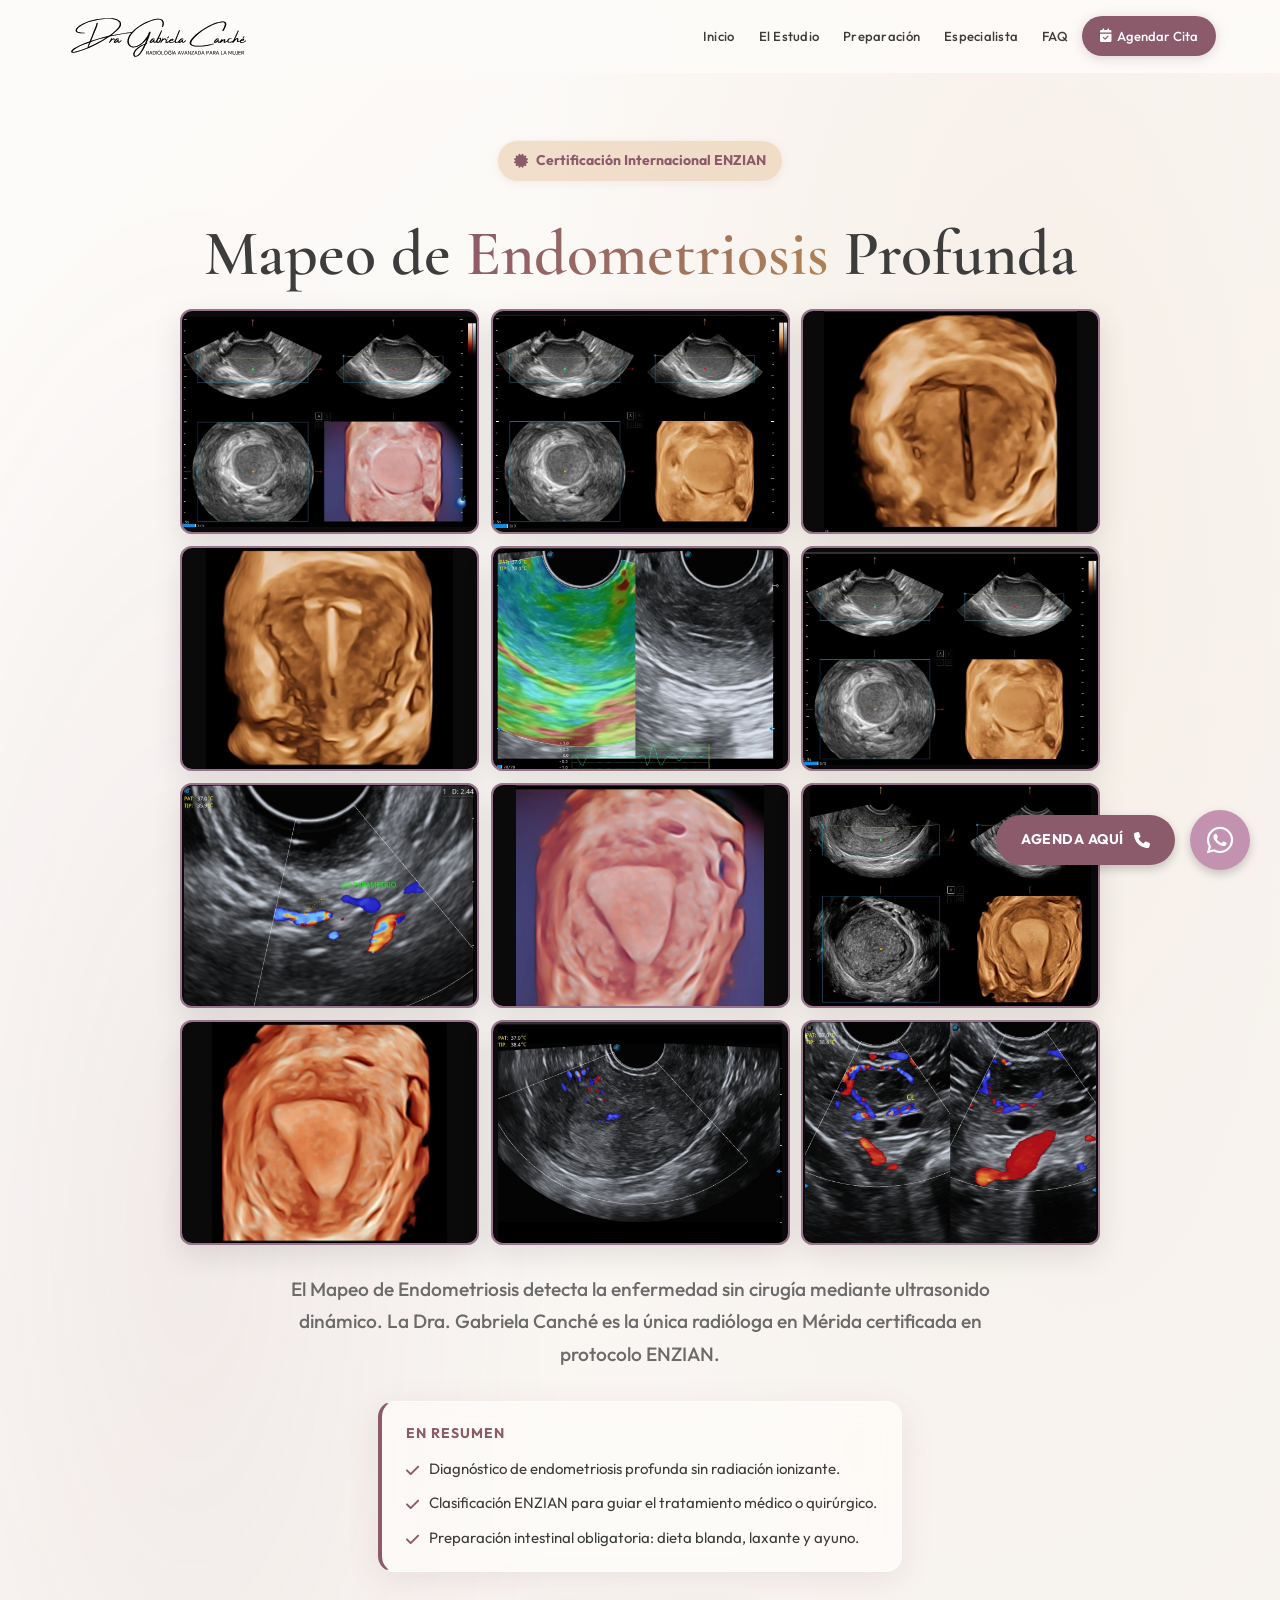
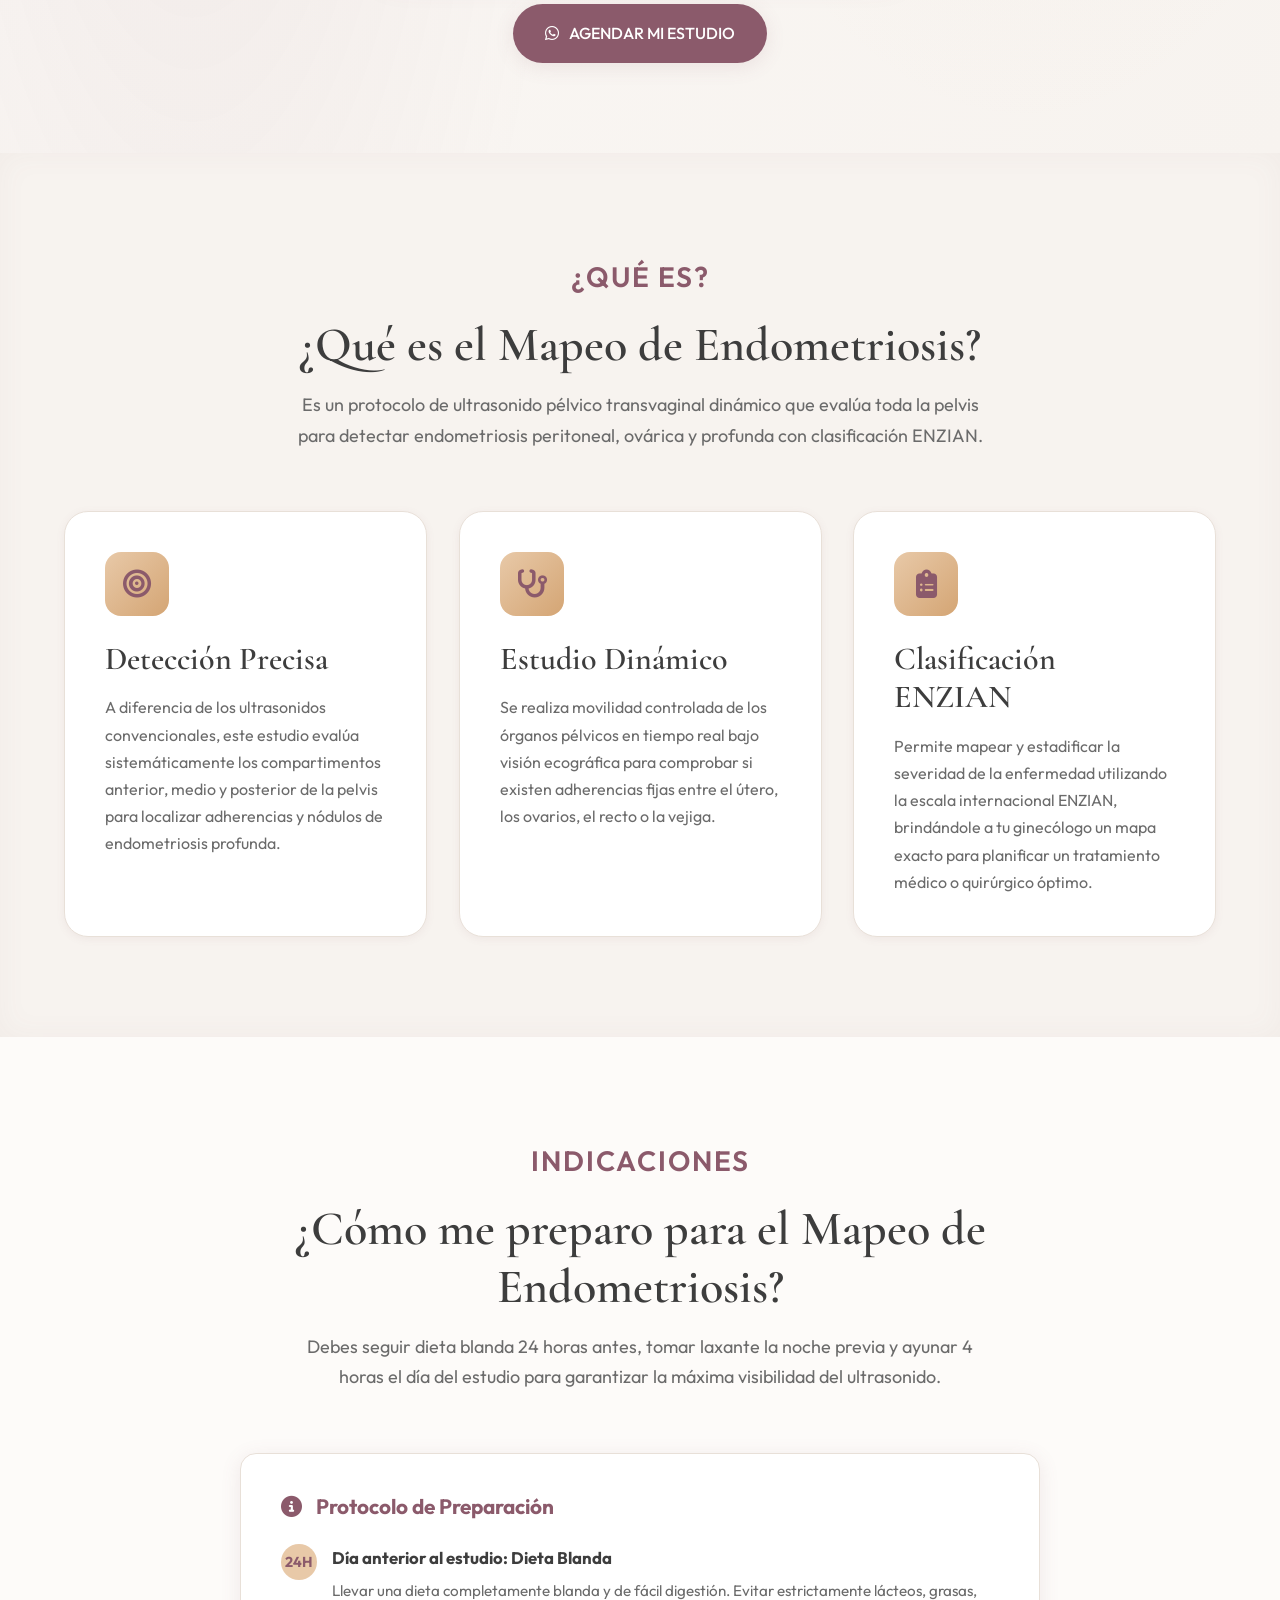
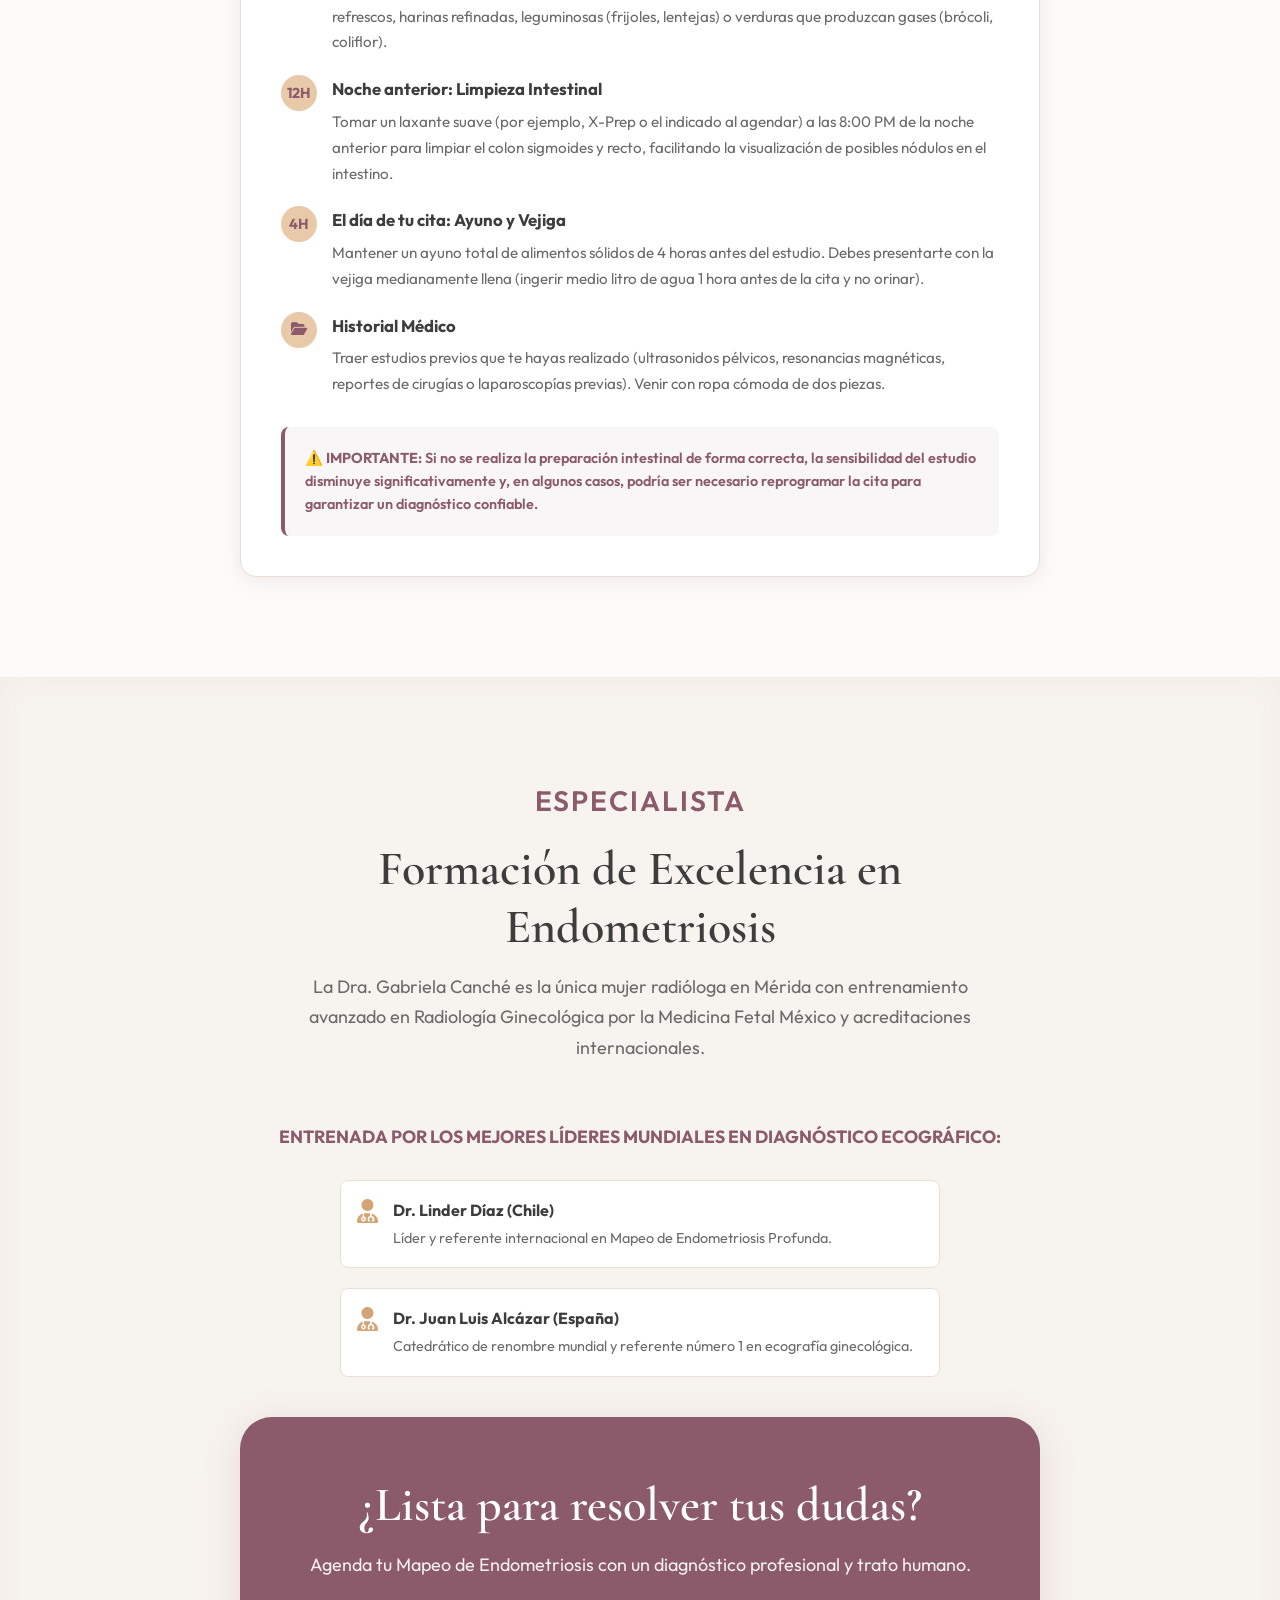
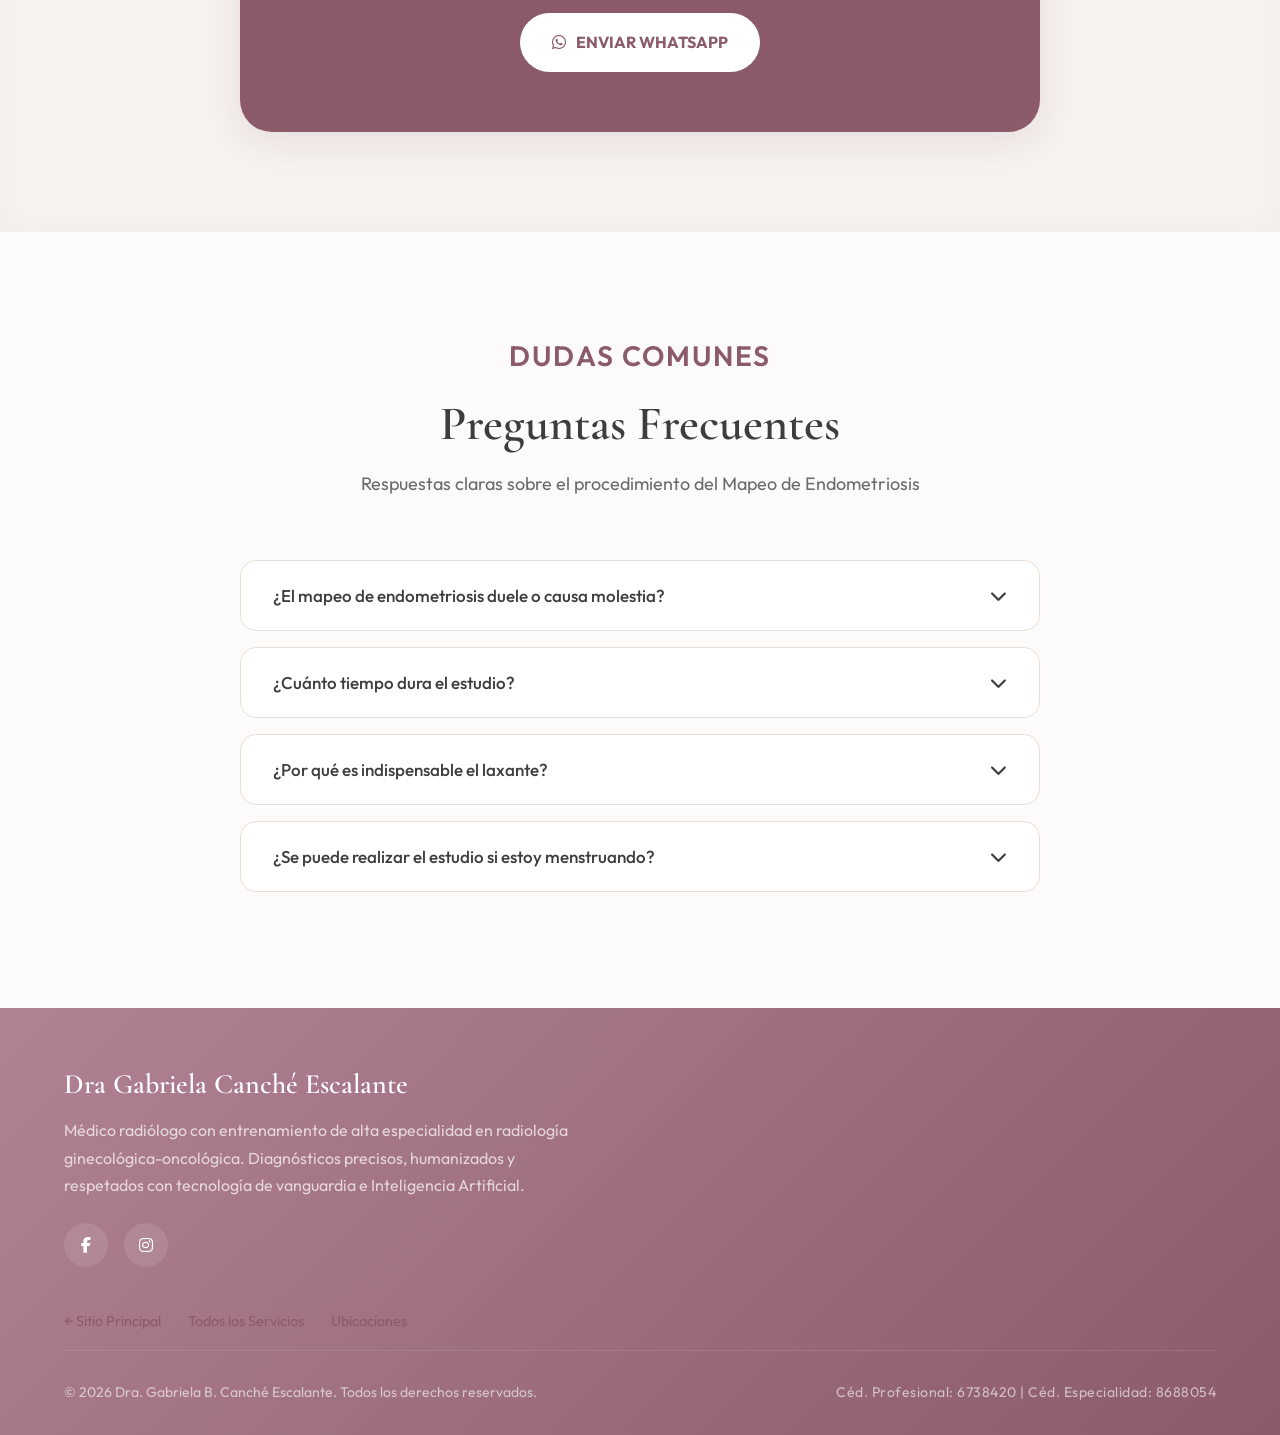
==== cdaendometriosis/index.html @ 6379cedf "Centra la galería del hero en las páginas de mapeo. Amplía el contenedor del hero y corrige el grid " ====
<!DOCTYPE html>
<html lang="es">

<head>
    <meta charset="utf-8">
    <meta name="viewport" content="width=device-width, initial-scale=1">
    <!-- SEO Primary Meta Tags -->
    <title>Mapeo de Endometriosis en Mérida | Dra. Gabriela Canché</title>
    <meta name="description"
        content="Mapeo de Endometriosis en Mérida con la Dra. Gabriela Canché. Diagnóstico ENZIAN sin cirugía. Preparación, indicaciones y agenda en Ultrasonido Biogamma. Tel: 999 201 0898.">
    <meta name="author" content="Dra. Gabriela Beatriz Canché Escalante">
    <meta name="robots" content="index, follow">
    <meta name="language" content="Spanish">
    <meta name="keywords" content="mapeo endometriosis Mérida, endometriosis profunda Mérida, ENZIAN endometriosis, ultrasonido endometriosis Mérida, diagnóstico endometriosis sin cirugía, dolor pélvico crónico Mérida, endometrioma ovárico, Dra. Gabriela Canché, cdaendometriosis, preparación mapeo endometriosis">
    <meta name="geo.region" content="MX-YUC">
    <meta name="geo.placename" content="Mérida">
    <meta name="geo.position" content="21.039314;-89.641631">
    <meta name="ICBM" content="21.039314, -89.641631">
    <link rel="canonical" href="https://dragabrielacanche.com/mapeo-endometriosis.html">
    <!-- Preload LCP Hero Image -->
    <link rel="preload" href="./recursos/fotodra.jpeg" as="image" fetchpriority="high" type="image/jpeg">
    <link rel="alternate" hreflang="es-MX" href="https://dragabrielacanche.com/mapeo-endometriosis.html">
    <link rel="alternate" hreflang="x-default" href="https://dragabrielacanche.com/mapeo-endometriosis.html">
    <link rel="preconnect" href="https://fonts.googleapis.com">
    <link rel="preconnect" href="https://fonts.gstatic.com" crossorigin>

    <!-- Open Graph / Facebook -->
    <meta property="og:type" content="website">
    <meta property="og:url" content="https://dragabrielacanche.com/mapeo-endometriosis.html">
    <meta property="og:title" content="Mapeo de Endometriosis en Mérida | Dra. Gabriela Canché">
    <meta property="og:description"
        content="Única radióloga en Mérida certificada en Mapeo de Endometriosis profunda (ENZIAN). Preparación, indicaciones y diagnóstico por ultrasonido especializado.">
    <meta property="og:image" content="https://cdaendometriosis.com/recursos/fotodra.jpeg">
    <meta property="og:image:width" content="1067">
    <meta property="og:image:height" content="1600">
    <meta property="og:image:type" content="image/jpeg">
    <meta property="og:image:alt" content="Dra. Gabriela Canché Escalante - Especialista en Mapeo de Endometriosis">
    <meta property="og:locale" content="es_MX">
    <meta property="og:site_name" content="Dra. Gabriela Canché - Mapeo de Endometriosis">

    <!-- Twitter -->
    <meta property="twitter:card" content="summary_large_image">
    <meta property="twitter:url" content="https://dragabrielacanche.com/mapeo-endometriosis.html">
    <meta property="twitter:title" content="Mapeo de Endometriosis en Mérida | Dra. Gabriela Canché">
    <meta property="twitter:description"
        content="Única radióloga en Mérida certificada en Mapeo de Endometriosis profunda (ENZIAN). Preparación, indicaciones y diagnóstico por ultrasonido especializado.">
    <meta property="twitter:image" content="https://cdaendometriosis.com/recursos/fotodra.jpeg">

    <!-- Additional SEO Meta Tags -->
    <meta name="theme-color" content="#8B5A6B">
    <meta name="mobile-web-app-capable" content="yes">
    <meta name="apple-mobile-web-app-capable" content="yes">
    <meta name="apple-mobile-web-app-status-bar-style" content="default">
    <meta name="apple-mobile-web-app-title" content="Dra. Gabriela Canché">
    <meta name="format-detection" content="telephone=yes">

    <!-- Favicons -->
    <link rel="icon" type="image/svg+xml" href="../favicon.svg">
    <link rel="icon" type="image/png" sizes="32x32" href="../favicon-32x32.png">
    <link rel="icon" type="image/png" sizes="16x16" href="../favicon-16x16.png">
    <link rel="apple-touch-icon" sizes="180x180" href="../apple-touch-icon.png">
    <link rel="manifest" href="../site.webmanifest">

    <!-- Schema.org MedicalWebPage -->
    <script type="application/ld+json">
    {
        "@context": "https://schema.org",
        "@type": "MedicalWebPage",
        "@id": "https://cdaendometriosis.com/",
        "url": "https://cdaendometriosis.com/",
        "name": "Mapeo de Endometriosis en Mérida | Dra. Gabriela Canché",
        "description": "Información completa sobre el Mapeo de Endometriosis profunda en Mérida. Diagnóstico preciso bajo protocolo y clasificación ENZIAN con la Dra. Gabriela Canché.",
        "inLanguage": "es-MX",
        "datePublished": "2025-01-01",
        "dateModified": "2026-06-26",
        "author": {
            "@type": "Physician",
            "name": "Dra. Gabriela Beatriz Canché Escalante",
            "url": "https://cdaendometriosis.com"
        },
        "isPartOf": {
            "@id": "https://cdaendometriosis.com/#website"
        },
        "about": {
            "@type": "MedicalCondition",
            "name": "Endometriosis",
            "alternateName": ["Endometriosis profunda", "Endometriosis peritoneal", "Endometriosis ovárica"],
            "description": "Enfermedad ginecológica crónica en la que el tejido similar al endometrio crece fuera del útero, generando dolor pélvico crónico, dismenorrea e infertilidad.",
            "code": {
                "@type": "MedicalCode",
                "code": "N80",
                "codingSystem": "ICD-10"
            }
        },
        "mainEntity": {
            "@type": "MedicalProcedure",
            "name": "Mapeo de Endometriosis",
            "alternateName": ["Mapeo endometriósico", "Ultrasonido de endometriosis profunda"],
            "description": "Protocolo de ultrasonido pélvico transvaginal dinámico de alta especialidad que evalúa de forma exhaustiva la pelvis de la mujer para detectar focos de endometriosis peritoneal, ovárica y profunda.",
            "procedureType": "http://schema.org/DiagnosticProcedure",
            "followup": "Entrega de reporte escrito con clasificación ENZIAN para planificación quirúrgica o tratamiento médico.",
            "preparation": "Dieta blanda el día anterior, laxante la noche anterior, ayuno de 4 horas y vejiga semillena el día del estudio.",
            "howPerformed": "Ultrasonido transvaginal dinámico con movilidad controlada de órganos pélvicos en tiempo real. Duración aproximada: 40-50 minutos.",
            "provider": {
                "@type": "Physician",
                "name": "Dra. Gabriela Beatriz Canché Escalante",
                "url": "https://cdaendometriosis.com"
            }
        },
        "breadcrumb": {
            "@type": "BreadcrumbList",
            "itemListElement": [
                {
                    "@type": "ListItem",
                    "position": 1,
                    "name": "Inicio",
                    "item": "https://cdaendometriosis.com"
                },
                {
                    "@type": "ListItem",
                    "position": 2,
                    "name": "Mapeo de Endometriosis",
                    "item": "https://cdaendometriosis.com/"
                }
            ]
        }
    }
    </script>

    <!-- Schema.org WebSite -->
    <script type="application/ld+json">
    {
        "@context": "https://schema.org",
        "@type": "WebSite",
        "@id": "https://cdaendometriosis.com/#website",
        "url": "https://cdaendometriosis.com/",
        "name": "CDA Endometriosis - Dra. Gabriela Canché",
        "publisher": {
            "@type": "Physician",
            "name": "Dra. Gabriela Beatriz Canché Escalante"
        },
        "inLanguage": "es-MX"
    }
    </script>

    <!-- Schema.org FAQPage (muestra FAQs directamente en resultados de Google) -->
    <script type="application/ld+json">
    {
        "@context": "https://schema.org",
        "@type": "FAQPage",
        "mainEntity": [
            {
                "@type": "Question",
                "name": "¿El mapeo de endometriosis duele o causa molestia?",
                "acceptedAnswer": {
                    "@type": "Answer",
                    "text": "Al ser un estudio dinámico donde se realiza presión controlada para evaluar la movilidad y adherencia de los órganos, puede llegar a ser molesto o ligeramente doloroso en pacientes que ya sufren dolor pélvico severo. Sin embargo, la Dra. Gabriela realiza el estudio con total empatía, cuidado y a un ritmo tolerado por la paciente."
                }
            },
            {
                "@type": "Question",
                "name": "¿Cuánto tiempo dura el Mapeo de Endometriosis?",
                "acceptedAnswer": {
                    "@type": "Answer",
                    "text": "Debido a que es una revisión sistemática muy minuciosa de toda la cavidad pélvica, el estudio suele tomar entre 40 y 50 minutos. Se recomienda disponer de al menos 1 hora y media en total para la cita (recepción, preparación, estudio y entrega de resultados)."
                }
            },
            {
                "@type": "Question",
                "name": "¿Por qué es indispensable tomar laxante antes del mapeo de endometriosis?",
                "acceptedAnswer": {
                    "@type": "Answer",
                    "text": "El laxante permite vaciar por completo el recto y el colon sigmoides. Si hay heces o burbujas de gas en estas zonas, se bloquea la señal del ultrasonido, lo cual imposibilita ver focos o nódulos de endometriosis adheridos a la pared externa del intestino."
                }
            },
            {
                "@type": "Question",
                "name": "¿Se puede realizar el Mapeo de Endometriosis durante la menstruación?",
                "acceptedAnswer": {
                    "@type": "Answer",
                    "text": "Sí, se puede realizar durante la menstruación sin ningún problema clínico. De hecho, en ocasiones es una etapa ideal porque algunos focos endometriósicos se inflaman y se vuelven más visibles bajo el ultrasonido. La decisión depende de la comodidad de la paciente."
                }
            },
            {
                "@type": "Question",
                "name": "¿Qué es la clasificación ENZIAN en el mapeo de endometriosis?",
                "acceptedAnswer": {
                    "@type": "Answer",
                    "text": "ENZIAN es la escala internacional de clasificación de la endometriosis profunda. Permite mapear y estadificar la severidad de la enfermedad, brindándole al ginecólogo un mapa exacto para planificar un tratamiento médico o quirúrgico óptimo. La Dra. Gabriela Canché es la única radióloga en Mérida, Yucatán, certificada en este protocolo."
                }
            }
        ]
    }
    </script>

    <!-- Google Fonts -->
    <link rel="preconnect" href="https://fonts.googleapis.com">
    <link rel="preconnect" href="https://fonts.gstatic.com" crossorigin>
    <link
        href="https://fonts.googleapis.com/css2?family=Cormorant+Garamond:ital,wght@0,400;0,500;0,600;0,700;1,400&family=Montserrat:wght@400;500;600;700&family=Outfit:wght@300;400;500;600;700&display=swap"
        rel="stylesheet">

    <!-- Font Awesome -->
    <link rel="stylesheet" href="https://cdnjs.cloudflare.com/ajax/libs/font-awesome/6.4.2/css/all.min.css"
        integrity="sha512-z3gLpd7yknf1YoNbCzqRKc4qyor8gaKU1qmn+CShxbuBusANI9QpRohGBreCFkKxLhei6S9CQXFEbbKuqLg0DA=="
        crossorigin="anonymous" referrerpolicy="no-referrer" media="print" onload="this.media='all'">
    <noscript><link rel="stylesheet" href="https://cdnjs.cloudflare.com/ajax/libs/font-awesome/6.4.2/css/all.min.css"></noscript>

    <!-- Custom CSS -->
    <link rel="stylesheet" href="styles.css?v=2.2">

</head>

<body class="page-mapeo">
    <!-- Floating Buttons -->
    <div class="floating-buttons">
        <a href="tel:9992010898" class="float-btn call-float" aria-label="Llamar para agendar cita">
            <span>AGENDA AQUÍ</span>
            <i class="fas fa-phone"></i>
        </a>
        <a href="https://wa.me/529992010898" class="float-btn whatsapp-float" target="_blank" rel="noopener"
            aria-label="Contactar por WhatsApp">
            <i class="fab fa-whatsapp"></i>
        </a>
    </div>

    <!-- Header -->
    <header class="header scrolled" id="header">
        <div class="container">
            <div class="header-content">
                <a href="#inicio" class="logo">
                    <img src="./recursos/firmadragaby..svg" alt="Dra. Gabriela B. Canché - Mapeo de Endometriosis Mérida" width="200" height="60">
                </a>
                <nav class="nav" id="nav" aria-label="Navegación principal">
                    <a href="#inicio" class="nav-link">Inicio</a>
                    <a href="#que-es" class="nav-link">El Estudio</a>
                    <a href="#preparacion" class="nav-link">Preparación</a>
                    <a href="#especialista" class="nav-link">Especialista</a>
                    <a href="#faq" class="nav-link">FAQ</a>
                    <a href="https://wa.me/529992010898?text=Hola%20Dra.%20Gabriela,%20me%20gustaría%20agendar%20una%20cita%20para%20Mapeo%20de%20Endometriosis." 
                       target="_blank" rel="noopener" class="btn btn-primary nav-btn">
                        <i class="fas fa-calendar-check"></i> Agendar Cita
                    </a>
                </nav>
                <button class="mobile-menu-btn" id="mobileMenuBtn" aria-label="Abrir menú de navegación" aria-expanded="false" aria-controls="nav">
                    <i class="fas fa-bars"></i>
                </button>
            </div>
        </div>
    </header>

    <main>

    <!-- Hero Section -->
    <section class="hero hero--compact" id="inicio">
        <div class="container">
            <div class="hero-badge-wrap">
                <div class="hero-badge">
                    <i class="fas fa-certificate"></i>
                    <strong>Certificación Internacional ENZIAN</strong>
                </div>
            </div>
            <div class="hero-content hero-content--centered">
                <div class="hero-text">
                    <h1 class="hero-title">Mapeo de <span>Endometriosis</span> Profunda</h1>

                    <div class="hero-collage collage-grid gallery-grid" aria-label="Galería de ultrasonido de mapeo de endometriosis">
                        <button type="button" class="collage-item collage-item--medical gallery-item pulse-effect delay-1" data-caption="Ultrasonido 2D y reconstrucción 3D — vista 1">
                            <img src="./recursos/galeria/mapeo-endometriosis-ultrasonido-2d-3d-01.png"
                                alt="Ultrasonido 2D y 3D para mapeo de endometriosis en cuatro planos"
                                width="1024" height="734" loading="lazy">
                        </button>
                        <button type="button" class="collage-item collage-item--medical gallery-item pulse-effect delay-2" data-caption="Ultrasonido 2D y reconstrucción 3D — vista 2">
                            <img src="./recursos/galeria/mapeo-endometriosis-ultrasonido-2d-3d-02.png"
                                alt="Vistas transversales y volumen 3D de lesión endometriósica"
                                width="1024" height="737" loading="lazy">
                        </button>
                        <button type="button" class="collage-item collage-item--medical gallery-item pulse-effect delay-3" data-caption="Ecografía 3D de útero con DIU — vista 1">
                            <img src="./recursos/galeria/ecografia-3d-utero-diu-01.png"
                                alt="Ecografía 3D de útero con dispositivo intrauterino"
                                width="1024" height="894" loading="lazy">
                        </button>
                        <button type="button" class="collage-item collage-item--medical gallery-item pulse-effect delay-4" data-caption="Ecografía 3D de útero con DIU — vista 2">
                            <img src="./recursos/galeria/ecografia-3d-utero-diu-02.png"
                                alt="Reconstrucción 3D de útero con DIU en forma de T"
                                width="1024" height="917" loading="lazy">
                        </button>
                        <button type="button" class="collage-item collage-item--medical gallery-item pulse-effect delay-1" data-caption="Elastografía en mapeo de endometriosis">
                            <img src="./recursos/galeria/mapeo-endometriosis-elastografia.png"
                                alt="Elastografía por ultrasonido para mapeo de endometriosis"
                                width="1024" height="792" loading="lazy">
                        </button>
                        <button type="button" class="collage-item collage-item--medical gallery-item pulse-effect delay-2" data-caption="Endometrioma en ultrasonido 2D y 3D">
                            <img src="./recursos/galeria/mapeo-endometriosis-endometrioma-3d.png"
                                alt="Endometrioma en planos 2D y reconstrucción volumétrica 3D"
                                width="1024" height="737" loading="lazy">
                        </button>
                        <button type="button" class="collage-item collage-item--medical gallery-item pulse-effect delay-3" data-caption="Doppler color del parametrio en mapeo de endometriosis">
                            <img src="./recursos/galeria/mapeo-endometriosis-parametrio-doppler.png"
                                alt="Ecografía con Doppler color del parametrio para mapeo de endometriosis profunda"
                                width="1024" height="780" loading="lazy">
                        </button>
                        <button type="button" class="collage-item collage-item--medical gallery-item pulse-effect delay-4" data-caption="Reconstrucción 3D de cavidad uterina">
                            <img src="./recursos/galeria/mapeo-endometriosis-utero-3d-cavidad.png"
                                alt="Reconstrucción 3D por ultrasonido de útero mostrando cavidad uterina y miometrio"
                                width="1024" height="912" loading="lazy">
                        </button>
                        <button type="button" class="collage-item collage-item--medical gallery-item pulse-effect delay-1" data-caption="Ultrasonido MPR 3D del útero">
                            <img src="./recursos/galeria/mapeo-endometriosis-utero-mpr-3d.png"
                                alt="Reconstrucción multiparamétrica 3D del útero en planos sagital, transversal y coronal"
                                width="1024" height="805" loading="lazy">
                        </button>
                        <button type="button" class="collage-item collage-item--medical gallery-item pulse-effect delay-2" data-caption="Visualización 3D del útero para mapeo">
                            <img src="./recursos/galeria/mapeo-endometriosis-utero-3d-reconstruccion.png"
                                alt="Visualización tridimensional del útero mediante ultrasonido especializado"
                                width="1024" height="962" loading="lazy">
                        </button>
                        <button type="button" class="collage-item collage-item--medical gallery-item pulse-effect delay-3" data-caption="Doppler color en evaluación pélvica">
                            <img src="./recursos/galeria/mapeo-endometriosis-doppler-pelvico.png"
                                alt="Ultrasonido pélvico con Doppler color para mapeo de endometriosis profunda"
                                width="1024" height="796" loading="lazy">
                        </button>
                        <button type="button" class="collage-item collage-item--medical gallery-item pulse-effect delay-4" data-caption="Corpus lúteo con Doppler color">
                            <img src="./recursos/galeria/mapeo-endometriosis-corpus-luteum-doppler.png"
                                alt="Ecografía con Doppler color mostrando corpus lúteo y flujo vascular ovárico"
                                width="1024" height="779" loading="lazy">
                        </button>
                    </div>

                    <p class="hero-lead">
                        El Mapeo de Endometriosis detecta la enfermedad sin cirugía mediante ultrasonido dinámico. La Dra. Gabriela Canché es la única radióloga en Mérida certificada en protocolo ENZIAN.
                    </p>
                    <aside class="aeo-takeaway" aria-label="Resumen del mapeo de endometriosis">
                        <p class="aeo-takeaway__title">En resumen</p>
                        <ul>
                            <li>Diagnóstico de endometriosis profunda sin radiación ionizante.</li>
                            <li>Clasificación ENZIAN para guiar el tratamiento médico o quirúrgico.</li>
                            <li>Preparación intestinal obligatoria: dieta blanda, laxante y ayuno.</li>
                        </ul>
                    </aside>
                    <div class="hero-cta hero-cta--center">
                        <a href="https://wa.me/529992010898?text=Hola%20Dra.%20Gabriela,%20me%20gustaría%20agendar%20una%20cita%20para%20Mapeo%20de%20Endometriosis." 
                           target="_blank" rel="noopener" class="btn btn-primary">
                            <i class="fab fa-whatsapp"></i> AGENDAR MI ESTUDIO
                        </a>
                    </div>
                </div>
            </div>
        </div>
    </section>

    <!-- Info Section -->
    <section class="section section-alt" id="que-es">
        <div class="container">
            <div class="section-header">
                <span class="section-label">¿Qué es?</span>
                <h2 class="section-title">¿Qué es el Mapeo de Endometriosis?</h2>
                <p class="section-description">
                    Es un protocolo de ultrasonido pélvico transvaginal dinámico que evalúa toda la pelvis para detectar endometriosis peritoneal, ovárica y profunda con clasificación ENZIAN.
                </p>
            </div>

            <div class="services-grid">
                <div class="service-card">
                    <div class="service-icon">
                        <i class="fas fa-bullseye"></i>
                    </div>
                    <h3>Detección Precisa</h3>
                    <p>
                        A diferencia de los ultrasonidos convencionales, este estudio evalúa sistemáticamente los compartimentos anterior, medio y posterior de la pelvis para localizar adherencias y nódulos de endometriosis profunda.
                    </p>
                </div>
                <div class="service-card">
                    <div class="service-icon">
                        <i class="fas fa-stethoscope"></i>
                    </div>
                    <h3>Estudio Dinámico</h3>
                    <p>
                        Se realiza movilidad controlada de los órganos pélvicos en tiempo real bajo visión ecográfica para comprobar si existen adherencias fijas entre el útero, los ovarios, el recto o la vejiga.
                    </p>
                </div>
                <div class="service-card">
                    <div class="service-icon">
                        <i class="fas fa-clipboard-list"></i>
                    </div>
                    <h3>Clasificación ENZIAN</h3>
                    <p>
                        Permite mapear y estadificar la severidad de la enfermedad utilizando la escala internacional ENZIAN, brindándole a tu ginecólogo un mapa exacto para planificar un tratamiento médico o quirúrgico óptimo.
                    </p>
                </div>
            </div>
        </div>
    </section>

    <!-- Preparation Steps Section -->
    <section class="section" id="preparacion">
        <div class="container">
            <div class="section-header">
                <span class="section-label">Indicaciones</span>
                <h2 class="section-title">¿Cómo me preparo para el Mapeo de Endometriosis?</h2>
                <p class="section-description">
                    Debes seguir dieta blanda 24 horas antes, tomar laxante la noche previa y ayunar 4 horas el día del estudio para garantizar la máxima visibilidad del ultrasonido.
                </p>
            </div>

            <div class="preparation-wrap">
                <div class="preparation-card">
                    <h3 class="preparation-title">
                        <i class="fas fa-info-circle"></i> Protocolo de Preparación
                    </h3>
                    
                    <ul class="preparation-list">
                        <li class="preparation-step">
                            <span class="preparation-badge">24H</span>
                            <div>
                                <strong class="preparation-step-title">Día anterior al estudio: Dieta Blanda</strong>
                                <p>
                                    Llevar una dieta completamente blanda y de fácil digestión. Evitar estrictamente lácteos, grasas, refrescos, harinas refinadas, leguminosas (frijoles, lentejas) o verduras que produzcan gases (brócoli, coliflor).
                                </p>
                            </div>
                        </li>
                        <li class="preparation-step">
                            <span class="preparation-badge">12H</span>
                            <div>
                                <strong class="preparation-step-title">Noche anterior: Limpieza Intestinal</strong>
                                <p>
                                    Tomar un laxante suave (por ejemplo, X-Prep o el indicado al agendar) a las 8:00 PM de la noche anterior para limpiar el colon sigmoides y recto, facilitando la visualización de posibles nódulos en el intestino.
                                </p>
                            </div>
                        </li>
                        <li class="preparation-step">
                            <span class="preparation-badge">4H</span>
                            <div>
                                <strong class="preparation-step-title">El día de tu cita: Ayuno y Vejiga</strong>
                                <p>
                                    Mantener un ayuno total de alimentos sólidos de 4 horas antes del estudio. Debes presentarte con la vejiga medianamente llena (ingerir medio litro de agua 1 hora antes de la cita y no orinar).
                                </p>
                            </div>
                        </li>
                        <li class="preparation-step">
                            <span class="preparation-badge"><i class="fas fa-folder-open"></i></span>
                            <div>
                                <strong class="preparation-step-title">Historial Médico</strong>
                                <p>
                                    Traer estudios previos que te hayas realizado (ultrasonidos pélvicos, resonancias magnéticas, reportes de cirugías o laparoscopías previas). Venir con ropa cómoda de dos piezas.
                                </p>
                            </div>
                        </li>
                    </ul>

                    <div class="preparation-alert">
                        <p>
                            ⚠️ <strong>IMPORTANTE:</strong> Si no se realiza la preparación intestinal de forma correcta, la sensibilidad del estudio disminuye significativamente y, en algunos casos, podría ser necesario reprogramar la cita para garantizar un diagnóstico confiable.
                        </p>
                    </div>
                </div>
            </div>
        </div>
    </section>

    <!-- Why Dra Gabriela Section -->
    <section class="section section-alt" id="especialista">
        <div class="container">
            <div class="section-header">
                <span class="section-label">Especialista</span>
                <h2 class="section-title">Formación de Excelencia en Endometriosis</h2>
                <p class="section-description">
                    La Dra. Gabriela Canché es la única mujer radióloga en Mérida con entrenamiento avanzado en Radiología Ginecológica por la Medicina Fetal México y acreditaciones internacionales.
                </p>
            </div>

            <div class="specialist-wrap">
                <p class="specialist-intro">
                    ENTRENADA POR LOS MEJORES LÍDERES MUNDIALES EN DIAGNÓSTICO ECOGRÁFICO:
                </p>
                <div class="why-choose-content experts-list">
                    <div class="expert-card">
                        <i class="fas fa-user-md"></i>
                        <div>
                            <strong>Dr. Linder Díaz (Chile)</strong>
                            <span>Líder y referente internacional en Mapeo de Endometriosis Profunda.</span>
                        </div>
                    </div>
                    <div class="expert-card">
                        <i class="fas fa-user-md"></i>
                        <div>
                            <strong>Dr. Juan Luis Alcázar (España)</strong>
                            <span>Catedrático de renombre mundial y referente número 1 en ecografía ginecológica.</span>
                        </div>
                    </div>
                </div>

                <div class="cta-banner cta-banner--compact">
                    <h2>¿Lista para resolver tus dudas?</h2>
                    <p>Agenda tu Mapeo de Endometriosis con un diagnóstico profesional y trato humano.</p>
                    <div class="cta-phones cta-phones--compact">
                        <a href="https://wa.me/529992010898?text=Hola%20Dra.%20Gabriela,%20me%20gustaría%20agendar%20un%20Mapeo%20de%20Endometriosis." 
                           target="_blank" rel="noopener" class="btn btn-primary btn--on-accent">
                            <i class="fab fa-whatsapp"></i> ENVIAR WHATSAPP
                        </a>
                    </div>
                </div>
            </div>
        </div>
    </section>

    <!-- FAQ Section -->
    <section class="section" id="faq">
        <div class="container">
            <div class="section-header">
                <span class="section-label">Dudas Comunes</span>
                <h2 class="section-title">Preguntas Frecuentes</h2>
                <p class="section-description">Respuestas claras sobre el procedimiento del Mapeo de Endometriosis</p>
            </div>

            <div class="faq-container">
                <div class="faq-item">
                    <button class="faq-question">
                        ¿El mapeo de endometriosis duele o causa molestia?
                        <i class="fas fa-chevron-down"></i>
                    </button>
                    <div class="faq-answer">
                        <div class="faq-answer-content">
                            Al ser un estudio dinámico donde se realiza presión controlada para evaluar la movilidad y adherencia de los órganos, puede llegar a ser molesto o ligeramente doloroso en pacientes que ya sufren dolor pélvico severo. Sin embargo, la Dra. Gabriela realiza el estudio con total empatía, cuidado y a un ritmo tolerado por la paciente.
                        </div>
                    </div>
                </div>

                <div class="faq-item">
                    <button class="faq-question">
                        ¿Cuánto tiempo dura el estudio?
                        <i class="fas fa-chevron-down"></i>
                    </button>
                    <div class="faq-answer">
                        <div class="faq-answer-content">
                            Debido a que es una revisión sistemática muy minuciosa de toda la cavidad pélvica, el estudio suele tomar entre 40 y 50 minutos. Te recomendamos disponer de al menos 1 hora y media en total para tu cita (recepción, preparación, estudio y entrega de resultados).
                        </div>
                    </div>
                </div>

                <div class="faq-item">
                    <button class="faq-question">
                        ¿Por qué es indispensable el laxante?
                        <i class="fas fa-chevron-down"></i>
                    </button>
                    <div class="faq-answer">
                        <div class="faq-answer-content">
                            El laxante permite vaciar por completo el recto y el colon sigmoides. Si hay heces o burbujas de gas en estas zonas, se bloquea la señal del ultrasonido, lo cual imposibilita ver focos o nódulos de endometriosis adheridos a la pared externa del intestino.
                        </div>
                    </div>
                </div>

                <div class="faq-item">
                    <button class="faq-question">
                        ¿Se puede realizar el estudio si estoy menstruando?
                        <i class="fas fa-chevron-down"></i>
                    </button>
                    <div class="faq-answer">
                        <div class="faq-answer-content">
                            Sí, se puede realizar durante la menstruación sin ningún problema clínico. De hecho, en ocasiones es una etapa ideal porque algunos focos endometriósicos se inflaman y se vuelven más visibles bajo el ultrasonido. La decisión depende de la comodidad de la paciente.
                        </div>
                    </div>
                </div>
            </div>
        </div>
    </section>

    </main>

    <!-- Footer -->
    <footer class="footer">
        <div class="container">
            <div class="footer-content">
                <div class="footer-brand">
                    <h3>Dra Gabriela Canché Escalante</h3>
                    <p>
                        Médico radiólogo con entrenamiento de alta especialidad en radiología ginecológica-oncológica. Diagnósticos precisos, humanizados y respetados con tecnología de vanguardia e Inteligencia Artificial.
                    </p>
                    <div class="footer-social">
                        <a href="https://www.facebook.com/share/14TaEzkzeFD/?mibextid=wwXIfr" target="_blank" rel="noopener"
                            aria-label="Facebook">
                            <i class="fab fa-facebook-f"></i>
                        </a>
                        <a href="https://www.instagram.com/dragaby.canche?igsh=MTk5YjZhMTFjeHl3NA%3D%3D&utm_source=qr"
                            target="_blank" rel="noopener" aria-label="Instagram">
                            <i class="fab fa-instagram"></i>
                        </a>
                    </div>
                </div>
            </div>

            <div class="footer-nav" style="margin-bottom: 1rem;">
                <a href="https://dragabrielacanche.com" style="color: var(--color-primary, #8B5A6B); margin-right: 1.5rem; text-decoration: none; font-size: 0.9rem;">← Sitio Principal</a>
                <a href="https://dragabrielacanche.com#servicios" style="color: var(--color-primary, #8B5A6B); margin-right: 1.5rem; text-decoration: none; font-size: 0.9rem;">Todos los Servicios</a>
                <a href="https://dragabrielacanche.com#ubicaciones" style="color: var(--color-primary, #8B5A6B); text-decoration: none; font-size: 0.9rem;">Ubicaciones</a>
            </div>
            <div class="footer-bottom" data-nosnippet>
                <p>&copy; 2026 Dra. Gabriela B. Canché Escalante. Todos los derechos reservados.</p>
                <p class="footer-credentials">
                    Céd. Profesional: 6738420 | Céd. Especialidad: 8688054
                </p>
            </div>
        </div>
    </footer>

    <!-- Lightbox Galería -->
    <div id="lightbox" class="lightbox" role="dialog" aria-modal="true" aria-hidden="true" aria-label="Imagen ampliada de la galería">
        <button type="button" class="lightbox-close" aria-label="Cerrar imagen">&times;</button>
        <figure class="lightbox-figure">
            <img class="lightbox-content" id="lightbox-img" alt="">
            <figcaption id="lightbox-caption" class="lightbox-caption"></figcaption>
        </figure>
    </div>

    <!-- Security Module -->
    <script src="security.js" defer></script>

    <!-- Custom JS -->
    <script src="script.js?v=2.1" defer></script>
</body>

</html>
---- cdaendometriosis/styles.css ----
:root {
    --color-primary: #8B5A6B;
    --color-primary-light: #B08293;
    /* Lighter and more pastel */
    --color-primary-dark: #8B5A6B;
    /* Changed to match primary as requested */
    /* Adjusted for smoother gradient */
    --color-accent: #D4A574;
    --color-accent-dark: #B08355;
    /* Darker sand color */
    --color-accent-light: #E8C9A8;
    --color-bg: #FDFBF9;
    --color-bg-alt: #F7F3EF;
    --color-text: #3D3D3D;
    --color-text-light: #6B6B6B;
    --color-white: #FFFFFF;
    --color-border: #E8E0D8;

    --font-display: 'Cormorant Garamond', serif;
    --font-body: 'Outfit', sans-serif;
    --font-credentials: 'Outfit', sans-serif;

    --shadow-sm: 0 2px 8px rgba(139, 90, 107, 0.08);
    --shadow-md: 0 4px 20px rgba(139, 90, 107, 0.12);
    --shadow-lg: 0 8px 40px rgba(139, 90, 107, 0.15);

    --radius-sm: 8px;
    --radius-md: 16px;
    --radius-lg: 24px;
    --radius-xl: 32px;

    --transition: all 0.3s cubic-bezier(0.4, 0, 0.2, 1);
}

* {
    margin: 0;
    padding: 0;
    box-sizing: border-box;
}

html {
    scroll-behavior: smooth;
    overflow-x: clip;
}

img,
svg,
video {
    max-width: 100%;
    height: auto;
    display: block;
}

body {
    font-family: var(--font-body);
    font-weight: 400;
    color: var(--color-text);
    background-color: var(--color-bg);
    line-height: 1.7;
    font-size: 16px;
    overflow-x: clip;
}

/* Typography */
h1,
h2,
h3,
h4,
h5,
h6 {
    font-family: var(--font-display);
    font-weight: 600;
    line-height: 1.2;
}

h1 {
    font-size: clamp(2.5rem, 5vw, 4rem);
}

h2 {
    font-size: clamp(2rem, 4vw, 3rem);
}

h3 {
    font-size: clamp(1.5rem, 3vw, 2rem);
}

h4 {
    font-size: clamp(1.25rem, 2vw, 1.5rem);
}

p {
    font-size: 1rem;
    color: var(--color-text-light);
}

a {
    text-decoration: none;
    color: inherit;
}

/* Container */
.container {
    max-width: 1200px;
    margin: 0 auto;
    padding: 0 16px;
}

@media (min-width: 768px) {
    .container {
        padding: 0 24px;
    }
}

/* Buttons */
.btn {
    display: inline-flex;
    align-items: center;
    gap: 10px;
    padding: 16px 32px;
    border-radius: var(--radius-xl);
    font-family: var(--font-body);
    font-weight: 500;
    font-size: 1rem;
    cursor: pointer;
    transition: var(--transition);
    border: none;
    box-shadow: var(--shadow-sm);
}

.btn-primary {
    background: linear-gradient(135deg, var(--color-primary), var(--color-primary-dark));
    color: var(--color-white);
    box-shadow: var(--shadow-md);
}

.btn-primary:hover {
    transform: translateY(-2px);
    box-shadow: var(--shadow-lg);
}

.btn-secondary {
    background: var(--color-white);
    color: var(--color-primary);
    border: 2px solid var(--color-primary);
}

.btn-secondary:hover {
    background: var(--color-primary);
    color: var(--color-white);
}

.btn-whatsapp {
    background: #25D366;
    color: var(--color-white);
}

.btn-whatsapp:hover {
    background: #20BA5A;
    transform: translateY(-2px);
}

/* Floating Buttons */
.floating-buttons {
    position: fixed;
    bottom: max(30px, env(safe-area-inset-bottom, 0px));
    right: max(30px, env(safe-area-inset-right, 0px));
    display: flex;
    flex-direction: row !important;
    /* Force side-by-side */
    align-items: flex-end;
    /* Align bottom */
    gap: 15px;
    z-index: 1000;
}

.float-btn {
    box-shadow: 0 4px 10px rgba(0, 0, 0, 0.2);
    display: flex;
    align-items: center;
    justify-content: center;
    text-decoration: none;
    color: white;
    transition: all 0.4s cubic-bezier(0.175, 0.885, 0.32, 1.275);
    /* Spring effect */
}

.float-btn:hover {
    transform: translateY(-5px) scale(1.05);
    box-shadow: 0 15px 25px -5px rgba(0, 0, 0, 0.3);
    color: white;
}

.whatsapp-float {
    width: 60px;
    height: 60px;
    border-radius: 50%;
    font-size: 30px;
    background-color: #C492B1;
    /* Soft Purple */
    flex-shrink: 0;
    /* Prevent shrinking */
    animation: pulsePurple 3s infinite;
}

.whatsapp-float:hover {
    background-color: #b07a9d;
    animation: none;
    /* Stop pulse on hover */
}

.call-float {
    height: 50px;
    /* Slightly smaller height for the pill */
    width: auto;
    /* Allow growth */
    background-color: var(--color-primary-dark);
    /* Dark Purple */
    border-radius: 25px;
    /* Pill shape */
    padding: 0 25px;
    font-size: 14px;
    font-weight: 700;
    /* Bold */
    letter-spacing: 0.5px;
    gap: 10px;
    white-space: nowrap;
    /* Prevent text overflow */
    margin-bottom: 5px;
    /* Align visually with the circle center if needed, or remove if using flex-end */
    animation: pulseDark 3s infinite;
    animation-delay: 1.5s;
    /* Alternate with whatsapp */
}

.call-float i {
    font-size: 16px;
}

.call-float:hover {
    background-color: #4a2c35;
    animation: none;
}

/* Animations */
@keyframes pulsePurple {
    0% {
        box-shadow: 0 0 0 0 rgba(196, 146, 177, 0.7);
    }

    70% {
        box-shadow: 0 0 0 15px rgba(196, 146, 177, 0);
    }

    100% {
        box-shadow: 0 0 0 0 rgba(196, 146, 177, 0);
    }
}

@keyframes pulseDark {
    0% {
        box-shadow: 0 0 0 0 rgba(94, 56, 68, 0.7);
    }

    70% {
        box-shadow: 0 0 0 15px rgba(94, 56, 68, 0);
    }

    100% {
        box-shadow: 0 0 0 0 rgba(94, 56, 68, 0);
    }
}

/* Responsive adjustments for floating buttons */
@media (max-width: 768px) {
    .floating-buttons {
        bottom: 20px;
        right: 20px;
        gap: 10px;
    }

    .whatsapp-float {
        width: 55px;
        height: 55px;
        font-size: 28px;
    }

    .call-float {
        height: 45px;
        padding: 0 20px;
        font-size: 13px;
    }
}

@keyframes pulse {

    0%,
    100% {
        box-shadow: 0 0 0 0 rgba(37, 211, 102, 0.4);
    }

    50% {
        box-shadow: 0 0 0 15px rgba(37, 211, 102, 0);
    }
}


/* Header */
.header {
    position: fixed;
    top: 0;
    left: 0;
    right: 0;
    background: rgba(253, 251, 249, 0.92);
    backdrop-filter: blur(16px);
    -webkit-backdrop-filter: blur(16px);
    z-index: 999;
    padding: 0;
    transition: var(--transition);
    border-bottom: 1px solid transparent;
}

.header.scrolled {
    background: rgba(253, 251, 249, 0.97);
    border-bottom-color: rgba(139, 90, 107, 0.1);
    box-shadow: 0 2px 24px rgba(139, 90, 107, 0.08);
}

.header-content {
    display: flex;
    align-items: center;
    justify-content: space-between;
    height: 72px;
    gap: 16px;
}

.logo {
    display: flex;
    align-items: center;
    flex-shrink: 0;
}

.logo img {
    height: 54px;
    width: auto;
    object-fit: contain;
    transition: all 0.3s ease;
    filter: drop-shadow(0 0 0.5px rgba(0, 0, 0, 0.4));
}

.logo img:hover {
    filter: drop-shadow(0 0 1px rgba(139, 90, 107, 0.5));
    transform: scale(1.02);
}

@media (max-width: 768px) {
    .logo img {
        height: 50px;
    }
}

.nav {
    display: flex;
    align-items: center;
    gap: 4px;
}

.nav-link {
    font-family: var(--font-body);
    font-size: 0.82rem;
    font-weight: 500;
    letter-spacing: 0.02em;
    color: var(--color-text);
    white-space: nowrap;
    padding: 6px 10px;
    border-radius: 8px;
    transition: all 0.22s ease;
    position: relative;
    text-decoration: none;
}

.nav-link:hover {
    color: var(--color-primary);
    background: rgba(139, 90, 107, 0.07);
}

.nav-link.active {
    color: var(--color-primary);
    background: rgba(139, 90, 107, 0.1);
    font-weight: 600;
}

/* Remove old underline pseudo-element */
.nav-link::after {
    display: none;
}

/* "Agendar Cita" button in nav */
.nav-btn {
    font-size: 0.82rem !important;
    padding: 9px 18px !important;
    border-radius: 50px !important;
    white-space: nowrap;
    display: inline-flex !important;
    align-items: center;
    gap: 6px;
    box-shadow: 0 2px 12px rgba(139, 90, 107, 0.25);
    transition: all 0.25s ease !important;
}

.nav-btn:hover {
    transform: translateY(-1px);
    box-shadow: 0 4px 20px rgba(139, 90, 107, 0.35) !important;
}

.mobile-menu-btn {
    display: none;
    background: none;
    border: none;
    font-size: 22px;
    color: var(--color-primary);
    cursor: pointer;
    z-index: 1001;
    padding: 6px;
    border-radius: 8px;
    transition: background 0.2s;
}

.mobile-menu-btn:hover {
    background: rgba(139, 90, 107, 0.07);
}

/* Mobile Menu Styles */
@media (max-width: 1024px) {
    .mobile-menu-btn {
        display: block;
    }

    .nav {
        display: flex;
        position: fixed;
        top: 0;
        left: 0;
        width: 100%;
        height: 100vh;
        background: rgba(253, 251, 249, 0.98);
        backdrop-filter: blur(20px);
        flex-direction: column;
        align-items: center;
        justify-content: center;
        gap: 8px;
        transform: translateY(-100%);
        transition: transform 0.4s cubic-bezier(0.4, 0, 0.2, 1);
        z-index: 1000;
        padding-bottom: 40px;
    }

    .nav.active {
        transform: translateY(0);
    }

    .nav-link {
        font-size: 1.25rem;
        font-weight: 600;
        padding: 12px 32px;
        border-radius: 12px;
        width: auto;
        text-align: center;
    }

    .nav-btn {
        display: block !important;
        margin-top: 16px;
        padding: 14px 40px !important;
        font-size: 1rem !important;
        text-align: center;
    }
}


/* Hero Section */
.hero {
    min-height: 100vh;
    display: flex;
    align-items: center;
    padding-top: 80px;
    background: linear-gradient(135deg, var(--color-bg) 0%, var(--color-bg-alt) 100%);
    position: relative;
    overflow: hidden;
}

.hero::before {
    content: '';
    position: absolute;
    top: -50%;
    right: -20%;
    width: 80%;
    height: 150%;
    background: radial-gradient(ellipse, rgba(212, 165, 116, 0.1) 0%, transparent 70%);
    pointer-events: none;
}

.hero-content {
    display: grid;
    grid-template-columns: 1fr 1fr;
    gap: 60px;
    align-items: center;
}

.hero-text {
    animation: fadeInUp 0.8s ease-out;
}

@keyframes fadeInUp {
    from {
        opacity: 0;
        transform: translateY(30px);
    }

    to {
        opacity: 1;
        transform: translateY(0);
    }
}

.hero-badge {
    display: inline-flex;
    align-items: center;
    justify-content: center;
    flex-wrap: wrap;
    gap: 8px;
    background: var(--color-accent-light);
    color: var(--color-primary-dark);
    padding: 8px 16px;
    border-radius: var(--radius-xl);
    font-size: clamp(0.75rem, 2.5vw, 0.875rem);
    font-weight: 500;
    margin-bottom: 24px;
    box-shadow: var(--shadow-sm);
    max-width: 100%;
    text-align: center;
}

.hero-title {
    color: var(--color-text);
    margin-bottom: 16px;
}

.hero-title span {
    color: var(--color-primary);
}

.hero-subtitle {
    font-family: var(--font-display);
    font-size: 1.5rem;
    color: var(--color-primary);
    font-weight: 500;
    margin-bottom: 24px;
}

.hero-description {
    font-size: 1.125rem;
    margin-bottom: 32px;
    max-width: 500px;
}

.hero-cta {
    display: flex;
    gap: 16px;
    flex-wrap: wrap;
}

.hero-credentials {
    text-align: center;
    margin-top: 20px;
    font-size: 0.9rem;
    line-height: 1.6;
    color: var(--color-text-light);
}

.credential-item {
    display: inline-block;
}

.credential-item.name {
    font-weight: 700;
    color: var(--color-primary);
    text-transform: uppercase;
}

.credential-item:not(:last-child)::after {
    content: "•";
    margin: 0 10px;
    color: var(--color-primary-light);
}

@media (max-width: 768px) {
    .hero-credentials {
        display: flex;
        flex-direction: column;
        gap: 8px;
    }

    .credential-item {
        display: block;
    }

    .credential-item:not(:last-child)::after {
        display: none;
    }
}

.hero-image {
    position: relative;
    animation: fadeInUp 0.8s ease-out 0.2s backwards;
}

.hero-image-wrapper {
    position: relative;
    border-radius: var(--radius-xl);
    overflow: hidden;
    box-shadow: var(--shadow-lg);
}

.hero-image-wrapper::before {
    content: '';
    position: absolute;
    top: -20px;
    left: -20px;
    right: 20px;
    bottom: 20px;
    border: 3px solid var(--color-accent);
    border-radius: var(--radius-xl);
    z-index: -1;
}

.hero-image img {
    width: 100%;
    height: auto;
    display: block;
}

.hero-image-placeholder {
    width: 100%;
    aspect-ratio: 3/4;
    background: linear-gradient(135deg, var(--color-primary-light), var(--color-primary));
    display: flex;
    align-items: center;
    justify-content: center;
    color: white;
    font-size: 1.25rem;
    text-align: center;
    padding: 40px;
}

/* Section Styles */
.section {
    padding: 100px 0;
}

.section-alt {
    background: var(--color-bg-alt);
    box-shadow: inset 0 0 30px rgba(139, 90, 107, 0.05);
}

.section-header {
    text-align: center;
    max-width: 700px;
    margin: 0 auto 60px;
}

.section-label {
    display: inline-block;
    font-size: clamp(0.875rem, 2.5vw, 1.75rem);
    font-weight: 600;
    color: var(--color-primary);
    text-transform: uppercase;
    letter-spacing: clamp(1px, 0.5vw, 2px);
    margin-bottom: 16px;
}

.section-title {
    color: var(--color-text);
    margin-bottom: 16px;
}

.section-description {
    font-size: 1.125rem;
}

/* CTA Banner */
.cta-banner {
    background: linear-gradient(135deg, var(--color-primary), var(--color-primary-dark));
    padding: 40px 20px;
    border-radius: var(--radius-xl);
    text-align: center;
    color: white;
    margin-bottom: 60px;
    box-shadow: var(--shadow-lg);
}

@media (min-width: 768px) {
    .cta-banner {
        padding: 60px 40px;
        margin-bottom: 100px;
    }
}

.cta-banner h2 {
    margin-bottom: 16px;
}

.cta-banner p {
    color: rgba(255, 255, 255, 0.9);
    margin-bottom: 32px;
    font-size: 1.125rem;
}

.cta-phones {
    display: flex;
    justify-content: center;
    gap: 32px;
    flex-wrap: wrap;
    margin-bottom: 24px;
}

.cta-phone {
    display: flex;
    align-items: center;
    gap: 10px;
    font-size: 1.25rem;
    font-weight: 600;
}

.cta-phone i {
    font-size: 1.5rem;
}

/* Services Section */
.services-grid {
    display: grid;
    grid-template-columns: 1fr;
    gap: 24px;
}

@media (min-width: 640px) {
    .services-grid {
        grid-template-columns: repeat(auto-fit, minmax(min(100%, 320px), 1fr));
        gap: 32px;
    }
}

@media (min-width: 1024px) {
    .services-grid {
        grid-template-columns: repeat(3, 1fr);
    }
}

.service-card {
    background: var(--color-white);
    border-radius: var(--radius-lg);
    padding: 24px;
    box-shadow: var(--shadow-sm);
    transition: var(--transition);
    border: 1px solid var(--color-border);
}

@media (min-width: 768px) {
    .service-card {
        padding: 40px;
    }
}

.service-card:hover {
    transform: translateY(-8px);
    box-shadow: var(--shadow-lg);
}

.service-icon {
    width: 64px;
    height: 64px;
    background: linear-gradient(135deg, var(--color-accent-light), var(--color-accent));
    border-radius: var(--radius-md);
    display: flex;
    align-items: center;
    justify-content: center;
    margin-bottom: 24px;
}

.service-icon i {
    font-size: 28px;
    color: var(--color-primary-dark);
}

.service-card h3 {
    margin-bottom: 16px;
    color: var(--color-text);
}

.service-list {
    list-style: none;
}

.service-list li {
    padding: 8px 0;
    display: flex;
    align-items: flex-start;
    gap: 12px;
    color: var(--color-text-light);
}

.service-list li i {
    color: var(--color-primary);
    margin-top: 4px;
}

/* Expertise Cards */
.expertise-grid {
    display: grid;
    grid-template-columns: repeat(auto-fit, minmax(280px, 1fr));
    gap: 24px;
}

.expertise-card {
    background: var(--color-white);
    border-radius: var(--radius-md);
    padding: 32px;
    text-align: center;
    border: 1px solid var(--color-border);
    transition: var(--transition);
}

.expertise-card:hover {
    border-color: var(--color-primary);
    box-shadow: var(--shadow-md);
}

.expertise-card i,
.expertise-card .fi {
    font-size: 40px;
    color: var(--color-primary);
    margin-bottom: 20px;
    display: inline-block;
    /* Ensure proper rendering */
}

.expertise-card-img {
    height: 48px;
    width: auto;
    margin-bottom: 12px;
    display: inline-block;
    object-fit: contain;
}

.expertise-card h4 {
    margin-bottom: 12px;
    color: var(--color-accent-dark);
}

.expertise-card p {
    font-size: 0.9375rem;
}

/* About Section */
.about-content {
    display: grid;
    grid-template-columns: 1fr 1fr;
    gap: 60px;
    align-items: center;
}

.about-text h2 {
    margin-bottom: 24px;
}

.about-text p {
    margin-bottom: 24px;
}

.about-highlights {
    display: grid;
    grid-template-columns: 1fr 1fr;
    gap: 20px;
    margin-top: 32px;
}

.highlight-item {
    display: flex;
    align-items: flex-start;
    gap: 12px;
}

.highlight-item i {
    color: var(--color-primary);
    font-size: 20px;
    margin-top: 2px;
}

.highlight-item span {
    font-weight: 500;
}

.about-image {
    position: relative;
}

.about-image-wrapper {
    border-radius: var(--radius-xl);
    overflow: hidden;
    box-shadow: var(--shadow-lg);
}

.about-image-placeholder {
    width: 100%;
    aspect-ratio: 4/3;
    background: linear-gradient(135deg, var(--color-bg-alt), var(--color-border));
    display: flex;
    align-items: center;
    justify-content: center;
    color: var(--color-text-light);
    font-size: 1.125rem;
}

/* Credentials Section */
.credentials-container {
    display: grid;
    grid-template-columns: repeat(2, 1fr);
    gap: 40px;
}

.credentials-box {
    background: var(--color-white);
    border-radius: var(--radius-lg);
    padding: 40px;
    box-shadow: var(--shadow-sm);
}

.credentials-box h3 {
    display: flex;
    align-items: center;
    gap: 12px;
    margin-bottom: 24px;
    color: var(--color-primary);
}

.credentials-list {
    list-style: none;
}

.credentials-list li {
    padding: 12px 0;
    border-bottom: 1px solid var(--color-border);
    display: flex;
    align-items: flex-start;
    gap: 12px;
}

.credentials-list li:last-child {
    border-bottom: none;
}

.credentials-list li i {
    color: var(--color-accent);
    margin-top: 4px;
}

.cedula-number {
    font-family: var(--font-credentials);
    font-weight: 600;
    letter-spacing: 0.5px;
}

/* Differentiators */
.differentiators-grid {
    display: grid;
    grid-template-columns: 1fr;
    gap: 24px;
}

@media (min-width: 640px) {
    .differentiators-grid {
        grid-template-columns: repeat(auto-fit, minmax(min(100%, 260px), 1fr));
        gap: 32px;
    }
}

.differentiator-card {
    background: linear-gradient(135deg, var(--color-white), var(--color-bg-alt));
    border-radius: var(--radius-lg);
    padding: 24px;
    text-align: center;
    border: 2px solid var(--color-accent-light);
    position: relative;
    overflow: hidden;
    box-shadow: var(--shadow-md);
}

@media (min-width: 768px) {
    .differentiator-card {
        padding: 40px;
    }
}

.differentiator-card::before {
    content: '';
    position: absolute;
    top: 0;
    left: 0;
    right: 0;
    height: 4px;
    background: linear-gradient(90deg, var(--color-primary), var(--color-accent));
}

.differentiator-card i {
    font-size: 48px;
    color: var(--color-primary);
    margin-bottom: 20px;
}

.differentiator-card h4 {
    margin-bottom: 12px;
}

/* Testimonials */
.testimonials-grid {
    display: grid;
    grid-template-columns: 1fr;
    gap: 24px;
}

@media (min-width: 768px) {
    .testimonials-grid {
        grid-template-columns: repeat(auto-fit, minmax(min(100%, 300px), 1fr));
        gap: 32px;
    }
}

.testimonial-card {
    background: var(--color-white);
    border-radius: var(--radius-lg);
    padding: 24px;
    box-shadow: var(--shadow-sm);
    position: relative;
}

@media (min-width: 768px) {
    .testimonial-card {
        padding: 40px;
    }
}

/* Removed .testimonial-card::before quote icon */

.testimonial-content {
    position: relative;
    z-index: 1;
}

.testimonial-stars {
    color: #FFB800;
    margin-bottom: 16px;
}

.testimonial-text {
    font-style: italic;
    margin-bottom: 24px;
    font-size: 1.0625rem;
}

.testimonial-author {
    display: flex;
    align-items: center;
    gap: 12px;
}

.testimonial-avatar {
    width: 48px;
    height: 48px;
    background: var(--color-accent-light);
    border-radius: 50%;
    display: flex;
    align-items: center;
    justify-content: center;
    color: var(--color-primary);
    font-weight: 600;
    flex-shrink: 0;
    /* Ensures it stays circular and isn't compressed */
}

.testimonial-name {
    font-weight: 600;
    color: var(--color-text);
}

.testimonial-source {
    font-size: 0.875rem;
    color: var(--color-text-light);
}

/* Locations */
.locations-grid {
    display: grid;
    grid-template-columns: repeat(2, 1fr);
    gap: 40px;
}

.location-card {
    background: var(--color-white);
    border-radius: var(--radius-lg);
    overflow: hidden;
    box-shadow: var(--shadow-md);
}

.location-header {
    background: linear-gradient(135deg, var(--color-primary), var(--color-primary-dark));
    color: white;
    padding: 24px 32px;
}

.location-header-content {
    display: flex;
    justify-content: space-between;
    align-items: center;
    gap: 15px;
}

.card-location-logo {
    height: 60px;
    width: 100px;
    object-fit: contain;
    filter: brightness(0) invert(1);
    /* Hace que los logos se vean blancos para combinar con el fondo oscuro */
}

.poligono-logo {
    height: 48px !important;
    /* Slightly smaller than 60px */
    width: auto !important;
}

.location-header h3 {
    margin-bottom: 8px;
}

.location-header p {
    color: rgba(255, 255, 255, 0.9);
    font-size: 0.9375rem;
}

.location-body {
    padding: 32px;
}

.location-info {
    display: flex;
    flex-direction: column;
    gap: 20px;
}

.location-item {
    display: flex;
    align-items: flex-start;
    gap: 16px;
}

.location-item i {
    color: var(--color-primary);
    font-size: 20px;
    margin-top: 2px;
}

.location-item strong {
    display: block;
    margin-bottom: 4px;
}

/* FAQ Section */
.faq-container {
    max-width: 800px;
    margin: 0 auto;
}

.faq-item {
    background: var(--color-white);
    border-radius: var(--radius-md);
    margin-bottom: 16px;
    overflow: hidden;
    border: 1px solid var(--color-border);
}

.faq-question {
    width: 100%;
    padding: 16px 20px;
    min-height: 48px;
    background: none;
    border: none;
    display: flex;
    justify-content: space-between;
    align-items: center;
    gap: 12px;
    cursor: pointer;
    font-family: var(--font-body);
    font-size: 1rem;
    font-weight: 500;
    color: var(--color-text);
    text-align: left;
    transition: var(--transition);
}

.faq-question i {
    flex-shrink: 0;
    transition: var(--transition);
}

.faq-question:hover {
    color: var(--color-primary);
}

@media (min-width: 768px) {
    .faq-question {
        padding: 24px 32px;
        font-size: 1.0625rem;
    }
}

.faq-item.active .faq-question i {
    transform: rotate(180deg);
}

.faq-answer {
    max-height: 0;
    overflow: hidden;
    transition: max-height 0.3s ease;
}

.faq-item.active .faq-answer {
    max-height: 500px;
}

.faq-answer-content {
    padding: 0 20px 20px;
    color: var(--color-text-light);
}

@media (min-width: 768px) {
    .faq-answer-content {
        padding: 0 32px 24px;
    }
}

/* Footer */
.footer {
    background: linear-gradient(135deg, var(--color-primary-light), var(--color-primary-dark));
    color: white;
    padding: 60px 0 30px;
}

.footer-content {
    display: grid;
    grid-template-columns: 2fr 1fr 1fr;
    gap: 60px;
    margin-bottom: 40px;
}

.footer-brand h3 {
    font-family: var(--font-display);
    font-size: 1.75rem;
    margin-bottom: 16px;
}

.footer-brand p {
    color: rgba(255, 255, 255, 0.7);
    margin-bottom: 24px;
}

.footer-social {
    display: flex;
    gap: 16px;
}

.footer-social a {
    width: 44px;
    height: 44px;
    background: rgba(255, 255, 255, 0.1);
    border-radius: 50%;
    display: flex;
    align-items: center;
    justify-content: center;
    color: white;
    transition: var(--transition);
}

.footer-social a:hover {
    background: var(--color-primary);
}

.footer-links h4 {
    font-size: 1rem;
    margin-bottom: 20px;
    color: white;
}

.footer-links ul {
    list-style: none;
}

.footer-links li {
    margin-bottom: 12px;
}

.footer-links a {
    color: rgba(255, 255, 255, 0.7);
    transition: var(--transition);
}

.footer-links a:hover {
    color: var(--color-accent);
}

.footer-bottom {
    padding-top: 30px;
    border-top: 1px solid rgba(255, 255, 255, 0.1);
    display: flex;
    justify-content: space-between;
    align-items: center;
    flex-wrap: wrap;
    gap: 16px;
}

.footer-bottom p {
    color: rgba(255, 255, 255, 0.6);
    font-size: 0.875rem;
}

.footer-credentials {
    font-family: var(--font-credentials);
    font-size: 0.875rem;
    color: rgba(255, 255, 255, 0.6);
    letter-spacing: 0.5px;
}

/* Mobile Responsive */
@media (max-width: 1024px) {
    .hero-content {
        grid-template-columns: 1fr;
        gap: 40px;
        text-align: center;
    }

    .hero-text {
        order: 2;
    }

    .hero-image {
        order: 1;
        max-width: 400px;
        margin: 0 auto;
    }

    .hero-description {
        margin: 0 auto 32px;
    }

    .hero-cta {
        justify-content: center;
    }

    .hero-credentials {
        justify-content: center;
    }

    .about-content {
        grid-template-columns: 1fr;
        gap: 40px;
    }

    .credentials-container {
        grid-template-columns: 1fr;
    }

    .locations-grid {
        grid-template-columns: 1fr;
    }

    .footer-content {
        grid-template-columns: 1fr;
        gap: 40px;
        text-align: center;
    }

    .footer-social {
        justify-content: center;
    }

    .footer-bottom {
        flex-direction: column;
        text-align: center;
    }
}

@media (max-width: 768px) {
    .hero {
        padding-top: 100px;
    }

    .section {
        padding: 60px 0;
    }

    .section-header {
        margin-bottom: 40px;
    }

    .cta-phones {
        flex-direction: column;
        gap: 16px;
    }

    .about-highlights {
        grid-template-columns: 1fr;
    }

    .card-location-logo {
        height: 45px;
        width: auto;
    }

    .biogamma-logo {
        height: 70px !important;
        width: auto !important;
    }

    .poligono-logo {
        height: 32px !important;
        width: auto !important;
    }

    .location-header {
        padding: 20px;
    }

    .location-header h3 {
        font-size: 1.2rem;
    }

    .location-header p {
        font-size: 0.85rem;
    }

    .location-body {
        padding: 20px;
    }

    .modal-content {
        padding: 24px;
    }

    .credentials-box,
    .differentiator-card {
        padding: 24px;
    }
}

@media (max-width: 480px) {
    .hero-cta {
        flex-direction: column;
    }

    .btn {
        width: 100%;
        justify-content: center;
    }

    .expertise-grid {
        grid-template-columns: 1fr;
    }

    .floating-buttons {
        bottom: 16px;
        right: 16px;
        left: auto;
        gap: 8px;
    }

    .call-float span {
        display: none;
    }

    .call-float {
        width: 45px;
        height: 45px;
        padding: 0;
        border-radius: 50%;
        margin-bottom: 0;
    }

    .location-header-content {
        flex-wrap: wrap;
    }

    .location-item {
        font-size: 0.9375rem;
    }
}

/* Booking Modal */
.modal {
    position: fixed;
    top: 0;
    left: 0;
    width: 100%;
    height: 100%;
    z-index: 2000;
    display: flex;
    align-items: center;
    justify-content: center;
    opacity: 0;
    pointer-events: none;
    transition: opacity 0.3s ease;
}

.modal.active {
    opacity: 1;
    pointer-events: all;
}

.modal-backdrop {
    position: absolute;
    top: 0;
    left: 0;
    width: 100%;
    height: 100%;
    background: rgba(61, 61, 61, 0.6);
    backdrop-filter: blur(4px);
}

.modal-content {
    background: var(--color-white);
    width: 90%;
    max-width: 500px;
    border-radius: var(--radius-lg);
    padding: 40px;
    position: relative;
    z-index: 1;
    box-shadow: var(--shadow-lg);
    transform: translateY(20px);
    transition: transform 0.3s ease;
}

.modal.active .modal-content {
    transform: translateY(0);
}

.modal-close {
    position: absolute;
    top: 20px;
    right: 20px;
    background: none;
    border: none;
    font-size: 24px;
    color: var(--color-text-light);
    cursor: pointer;
    transition: var(--transition);
}

.modal-close:hover {
    color: var(--color-primary);
    transform: rotate(90deg);
}

.modal-header {
    text-align: center;
    margin-bottom: 32px;
}

.modal-header h3 {
    color: var(--color-primary);
    margin-bottom: 8px;
    font-size: 1.75rem;
}

.booking-form {
    display: flex;
    flex-direction: column;
    gap: 20px;
}

.form-group {
    display: flex;
    flex-direction: column;
    gap: 8px;
}

.form-group label {
    font-size: 0.9375rem;
    font-weight: 500;
    color: var(--color-text);
}

.form-group input,
.form-group select {
    padding: 12px 16px;
    border: 1px solid var(--color-border);
    border-radius: var(--radius-sm);
    font-family: var(--font-body);
    font-size: 1rem;
    transition: var(--transition);
    outline: none;
}

.form-group input:focus,
.form-group select:focus {
    border-color: var(--color-primary);
    box-shadow: 0 0 0 3px rgba(139, 90, 107, 0.1);
}



/* Custom Icons */
.custom-icon {
    width: 40px;
    height: 40px;
    margin-bottom: 20px;
    object-fit: contain;
    filter: invert(42%) sepia(13%) saturate(1453%) hue-rotate(293deg) brightness(91%) contrast(87%);
    /* Matches #8B5A6B */
}

/* Location Buttons */
.location-buttons-container {
    display: flex;
    flex-direction: column;
    gap: 15px;
    max-width: 450px;
    /* Reduced from 600px */
    margin: 30px auto;
    width: 100%;
}

.location-btn {
    display: flex;
    flex-direction: row;
    /* Horizontal layout */
    align-items: center;
    justify-content: space-between;
    background-color: var(--color-primary);
    color: white;
    padding: 8px 16px 8px 12px;
    border-radius: 50px;
    /* Pill shape */
    text-decoration: none;
    transition: var(--transition);
    border: 4px solid #fff;
    box-shadow: 0 4px 15px rgba(0, 0, 0, 0.15);
    width: 100%;
    max-width: 340px;
    margin: 0 auto 15px;
    height: 70px;
    position: relative;
    gap: 15px;
}

.location-btn:hover {
    transform: translateY(-3px);
    box-shadow: 0 6px 20px rgba(0, 0, 0, 0.2);
    background-color: var(--color-primary-dark);
}

/* Add phone icon circle */
.location-btn::after {
    content: '\f095';
    /* FontAwesome Phone */
    font-family: 'Font Awesome 5 Free';
    font-weight: 900;
    background: rgba(255, 255, 255, 0.2);
    width: 32px;
    height: 32px;
    border-radius: 50%;
    display: flex;
    align-items: center;
    justify-content: center;
    font-size: 14px;
    flex-shrink: 0;
    border: 1px solid rgba(255, 255, 255, 0.5);
}

.location-logo {
    display: flex;
    align-items: center;
    justify-content: center;
    /* Center horizontally in its box if slightly wider */
    width: auto;
    max-width: 90px;
    height: 40px;
    border-right: 1px solid rgba(255, 255, 255, 0.3);
    padding-right: 12px;
    margin-bottom: 0;
    flex-shrink: 0;
}

.location-logo img {
    display: block;
    max-height: 35px !important;
    /* Limit height */
    width: auto;
    margin-bottom: 0;
}

.location-text {
    width: auto;
    text-align: left;
    padding-left: 0;
    font-weight: 600;
    font-size: 0.8rem;
    /* Slightly larger than mobile 0.75rem */
    line-height: 1.2;
    display: flex;
    flex-direction: column;
    justify-content: center;
    flex-grow: 1;
}

@media (max-width: 480px) {

    /* Mobile-specific tweaks only (if any remain) */
    .location-text {
        font-size: 0.75rem;
    }

    .location-text span:first-child {
        display: none;
    }
}

/* Testimonial Infinite Scroll (Marquee) */
.testimonials-slider-container {
    position: relative;
    width: 100%;
    margin: 0 auto;
    overflow: hidden;
    padding: 20px 0 60px;
    mask-image: linear-gradient(to right, transparent, black 10%, black 90%, transparent);
    -webkit-mask-image: linear-gradient(to right, transparent, black 10%, black 90%, transparent);
}

.testimonials-track {
    display: flex;
    width: max-content;
    gap: 30px;
    transform: translateX(0);
    cursor: grab;
}

.testimonials-track:active {
    cursor: grabbing;
}

.testimonial-slide {
    width: 400px;
    /* Fixed width for cards */
    min-width: 400px;
    flex-shrink: 0;
    padding: 0;
    /* Internal padding handled by card */
}

.testimonial-slide .testimonial-card {
    height: 100%;
    background: white;
    padding: 30px;
    box-shadow: var(--shadow-sm);
    border-radius: var(--radius-lg);
    display: flex;
    flex-direction: column;
    justify-content: center;
    border: 1px solid var(--color-border);
}

/* Hide controls for infinite scroll */
.slider-controls {
    display: none;
}

@keyframes scroll {
    0% {
        transform: translateX(0);
    }

    100% {
        transform: translateX(-50%);
        /* Move half way (assuming 2 sets of slides) */
    }
}

@media (max-width: 768px) {
    .testimonial-slide {
        width: min(300px, calc(100vw - 48px));
        min-width: min(300px, calc(100vw - 48px));
    }

    .testimonial-slide .testimonial-card {
        padding: 20px;
    }

    .testimonials-track {
        gap: 40px;
    }

    .cert-slide {
        width: min(260px, calc(100vw - 48px));
        height: min(260px, calc(100vw - 48px));
    }
}

.author-avatar {
    width: 48px;
    height: 48px;
    background: var(--color-accent-light);
    border-radius: 50%;
    display: flex;
    align-items: center;
    justify-content: center;
    color: var(--color-primary);
    font-weight: 600;
    flex-shrink: 0;
    margin-right: 15px;
}

.author-info {
    display: flex;
    flex-direction: column;
    justify-content: center;
}

/* Adjust section header margin specifically for testimonials */
#testimonios .section-header {
    margin-bottom: 20px;
}

/* Oncological Experience Section */
.oncology-grid {
    display: grid;
    grid-template-columns: 1fr;
    gap: 24px;
    margin-top: 40px;
}

@media (min-width: 768px) {
    .oncology-grid {
        grid-template-columns: repeat(auto-fit, minmax(min(100%, 300px), 1fr));
        gap: 40px;
    }
}

.oncology-card {
    background: var(--color-white);
    border-radius: var(--radius-lg);
    padding: 24px 20px;
    box-shadow: var(--shadow-md);
    border: 1px solid var(--color-border);
    transition: var(--transition);
    position: relative;
    overflow: hidden;
}

@media (min-width: 768px) {
    .oncology-card {
        padding: 40px;
    }
}

.oncology-card:hover {
    transform: translateY(-5px);
    box-shadow: var(--shadow-lg);
    border-color: var(--color-primary-light);
}

.oncology-card-header {
    display: flex;
    align-items: center;
    gap: 20px;
    margin-bottom: 24px;
}

.oncology-icon {
    width: 60px;
    height: 60px;
    background: linear-gradient(135deg, var(--color-primary-light), var(--color-primary));
    border-radius: 50%;
    display: flex;
    align-items: center;
    justify-content: center;
    flex-shrink: 0;
    color: white;
    font-size: 24px;
    box-shadow: var(--shadow-sm);
}

.oncology-icon.accent-icon {
    background: linear-gradient(135deg, var(--color-accent-light), var(--color-accent));
    color: var(--color-primary-dark);
}

.oncology-card h3 {
    font-size: 1.5rem;
    color: var(--color-primary);
    line-height: 1.3;
}

.oncology-text {
    color: var(--color-text-light);
    margin-bottom: 24px;
    font-size: 1.0625rem;
}

.oncology-tags {
    display: flex;
    flex-wrap: wrap;
    gap: 10px;
}

.tag {
    background: var(--color-bg-alt);
    color: var(--color-primary);
    padding: 8px 16px;
    border-radius: 20px;
    font-size: 0.875rem;
    font-weight: 500;
    border: 1px solid var(--color-border);
    transition: var(--transition);
}

.tag:hover {
    background: var(--color-primary);
    color: white;
    border-color: var(--color-primary);
}

.specialist-badge {
    background: rgba(212, 165, 116, 0.15);
    /* Accent color transparent */
    color: var(--color-accent-dark);
    padding: 12px 20px;
    border-radius: var(--radius-md);
    font-weight: 700;
    margin-bottom: 24px;
    display: flex;
    align-items: center;
    gap: 10px;
    border-left: 4px solid var(--color-accent);
}

.doctors-list {
    list-style: none;
    margin-bottom: 24px;
    background: var(--color-bg);
    padding: 20px;
    border-radius: var(--radius-md);
}

.doctors-list li {
    display: flex;
    flex-direction: column;
    align-items: flex-start;
    gap: 5px;
    padding: 12px 0;
    color: var(--color-text);
    border-bottom: 1px dashed var(--color-border);
}

.doctor-info {
    display: flex;
    flex-direction: column;
}

.doctor-info strong {
    color: var(--color-primary);
    display: flex;
    align-items: center;
    gap: 12px;
}

.doctor-avatar {
    width: 32px;
    height: 32px;
    border-radius: 50%;
    object-fit: cover;
    border: 2px solid var(--color-bg-alt);
    box-shadow: var(--shadow-sm);
}

.doctor-info strong a {
    color: inherit;
    text-decoration: none;
    transition: var(--transition);
}

.doctor-info strong a:hover {
    color: var(--color-primary-dark);
}

.doctor-info strong i {
    font-size: 0.9em;
    margin-left: 5px;
    color: #0077b5;
    /* LinkedIn Color */
}

.doctor-info strong i.fa-search {
    color: var(--color-text-light);
}

.doctor-desc {
    font-size: 0.9rem;
    color: var(--color-text-light);
    margin-left: 44px;
    /* Align with text (32px + 12px gap) */
}

.enzian-badge {
    background: var(--color-primary-dark);
    color: white;
    text-align: center;
    padding: 12px;
    border-radius: var(--radius-md);
    font-weight: 700;
    letter-spacing: 1px;
    display: flex;
    align-items: center;
    justify-content: center;
    gap: 10px;
    box-shadow: var(--shadow-sm);
}

@media (max-width: 768px) {
    .oncology-grid {
        grid-template-columns: 1fr;
    }

    .oncology-card-header {
        flex-direction: column;
        text-align: center;
    }

    .oncology-card h3 {
        font-size: 1.25rem;
    }

    .oncology-tags {
        justify-content: center;
    }

    .oncology-text {
        text-align: center;
    }
}

/* Credentials Logos Grid */
.credentials-logos-grid {
    display: grid;
    grid-template-columns: repeat(auto-fit, minmax(250px, 1fr));
    /* slightly reduced for better fit */
    gap: 30px;
    margin-top: 40px;
    /* Removed align-items: center to allow grid items to stretch to equal height */
}

.credential-logo-card {
    background: white;
    padding: 30px;
    border-radius: var(--radius-lg);
    box-shadow: var(--shadow-sm);
    border: 1px solid var(--color-border);
    display: flex;
    flex-direction: column;
    align-items: center;
    justify-content: center;
    /* Center content vertically */
    text-align: center;
    transition: var(--transition);
    height: 100%;
    /* Ensure full height filling */
}

.credential-logo-card:hover {
    transform: translateY(-5px);
    box-shadow: var(--shadow-md);
    border-color: var(--color-primary-light);
}

.credential-logo-card h4 {
    margin-top: 20px;
    font-size: 1.1rem;
    color: var(--color-text);
}

.membership-no {
    margin-top: 5px;
    font-size: 0.9rem;
    font-weight: 600;
    color: var(--color-primary);
}

.logo-box {
    height: 80px;
    width: 100%;
    display: flex;
    align-items: center;
    justify-content: center;
    margin-bottom: 10px;
}

/* CSS Logos (Placeholders matching branding) */

/* MFM Logo */
.mfm-logo {
    gap: 10px;
}

.mfm-circle {
    width: 40px;
    height: 40px;
    border-radius: 50%;
    border: 4px solid #F59E0B;
    /* Orange */
    border-bottom-color: transparent;
    transform: rotate(-45deg);
}

.mfm-text span {
    font-size: 0.7rem;
    color: #555;
    font-weight: 500;
}

/* MFB Logo */
.mfb-logo {
    background: #f8f8f8;
    padding: 10px;
    border-radius: 5px;
    gap: 10px;
}

.mfb-icon {
    font-size: 3rem;
    color: #0EA5E9;
    /* Light Blue */
    font-family: serif;
    line-height: 0.5;
    margin-top: 10px;
}

.mfb-text {
    display: flex;
    flex-direction: column;
    align-items: flex-start;
    line-height: 1;
}

.mfb-text span {
    font-size: 0.7rem;
    color: #666;
    letter-spacing: 1px;
}

.mfb-text strong {
    font-size: 1rem;
    color: #0EA5E9;
}

/* LASUS Logo */
.lasus-logo {
    background: #6D28D9;
    /* Purple */
    border-radius: 4px;
}

.lasus-logo span {
    color: white;
    font-weight: 700;
    font-size: 1.5rem;
    letter-spacing: 2px;
}

/* ISUOG Logo */
.isuog-logo {
    gap: 5px;
}

.isuog-icon i {
    font-size: 2rem;
    color: #d1d1d1;
}

.isuog-text {
    font-size: 2rem;
    font-weight: 700;
    color: #DC2626;
    /* Red */
    font-family: sans-serif;
    letter-spacing: -1px;
}

.location-map {
    margin: 20px 0;
    border-radius: var(--radius-md);
    overflow: hidden;
    box-shadow: var(--shadow-sm);
    width: 100%;
    aspect-ratio: 16 / 9;
    min-height: 200px;
}

.location-map iframe {
    width: 100%;
    height: 100%;
    min-height: 200px;
    border: 0;
    display: block;
}

.btn-sm {
    padding: 10px 24px;
    font-size: 0.9375rem;
    min-height: 44px;
}

/* New Special Grid for 'Why Choose Me' inside section header */
.why-choose-content {
    display: grid;
    grid-template-columns: repeat(auto-fit, minmax(min(100%, 280px), 1fr));
    gap: 30px;
    margin: 40px 0 20px;
    /* Reduced bottom margin to bring next section closer */
    text-align: left;
    /* Reset alignment because usually headers are centered */
}

.why-card {
    background: #fff;
    border-radius: 16px;
    padding: 30px;
    box-shadow: 0 10px 30px rgba(0, 0, 0, 0.05);
    /* Soft premium shadow */
    border: 1px solid rgba(139, 90, 107, 0.1);
    /* Subtle primary color border */
    transition: all 0.3s ease;
    display: flex;
    flex-direction: column;
    align-items: flex-start;
    gap: 15px;
}

.why-card:hover {
    transform: translateY(-5px);
    box-shadow: 0 15px 35px rgba(139, 90, 107, 0.15);
    border-color: rgba(139, 90, 107, 0.3);
}

.why-icon-box {
    width: 60px;
    height: 60px;
    background: linear-gradient(135deg, var(--color-primary-light), var(--color-white));
    border-radius: 12px;
    display: flex;
    align-items: center;
    justify-content: center;
    margin-bottom: 5px;
    color: var(--color-primary);
    font-size: 1.5rem;
    box-shadow: inset 0 0 10px rgba(139, 90, 107, 0.1);
}

.why-card h4 {
    font-family: var(--font-display);
    color: var(--color-primary);
    font-size: 1.1rem;
    font-weight: 700;
    margin: 0;
    text-transform: uppercase;
    letter-spacing: 0.5px;
}

.why-card p {
    color: var(--color-text-light);
    font-size: 0.95rem;
    line-height: 1.6;
    margin: 0;
}

/* Mobile specific */
@media (max-width: 768px) {
    .why-choose-content {
        grid-template-columns: 1fr;
        gap: 20px;
        margin: 30px 0 20px;
    }
}

/* Gallery Section */
.gallery-grid {
    display: grid;
    grid-template-columns: repeat(auto-fill, minmax(280px, 1fr));
    gap: 20px;
    margin-bottom: 60px;
}

.gallery-item {
    border-radius: var(--radius-lg);
    overflow: hidden;
    box-shadow: var(--shadow-md);
    transition: transform 0.3s ease;
    cursor: pointer;
    position: relative;
    aspect-ratio: 1 / 1;
    /* Square images for grid consistency */
}

.gallery-item:hover {
    transform: scale(1.02);
    box-shadow: var(--shadow-lg);
}

.gallery-item img {
    width: 100%;
    height: 100%;
    object-fit: cover;
    display: block;
}

.gallery-item::after {
    content: '';
    position: absolute;
    top: 0;
    left: 0;
    right: 0;
    bottom: 0;
    background: linear-gradient(to top, rgba(0, 0, 0, 0.3), transparent);
    opacity: 0;
    transition: opacity 0.3s ease;
}

.gallery-item:hover::after {
    opacity: 1;
}

/* Certificate Slider (Infinite) */
.cert-slider-container {
    position: relative;
    width: 100%;
    margin: 40px auto;
    overflow: hidden;
    padding: 20px 0;
    /* Optional mask for fade effect on edges */
    mask-image: linear-gradient(to right, transparent, black 5%, black 95%, transparent);
    -webkit-mask-image: linear-gradient(to right, transparent, black 10%, black 90%, transparent);
}

.cert-track {
    display: flex;
    width: max-content;
    gap: 30px;
    animation: scrollCertificates 40s linear infinite;
}

.cert-track:hover {
    animation-play-state: paused;
}

.cert-slide {
    width: 300px;
    /* Fixed width for consistency */
    height: 300px;
    flex-shrink: 0;
    border-radius: var(--radius-lg);
    overflow: hidden;
    box-shadow: var(--shadow-md);
    cursor: pointer;
    transition: transform 0.3s ease;
    border: 2px solid var(--color-border);
}

.cert-slide:hover {
    transform: scale(1.05);
    border-color: var(--color-primary-light);
}

.cert-slide img {
    width: 100%;
    height: 100%;
    object-fit: cover;
    display: block;
}

@keyframes scrollCertificates {
    0% {
        transform: translateX(0);
    }

    100% {
        transform: translateX(-50%);
    }

    /* Ensure we have enough clones */
}

/* Lightbox */
.lightbox {
    position: fixed;
    inset: 0;
    width: 100%;
    height: 100%;
    background: rgba(0, 0, 0, 0.92);
    z-index: 10000;
    display: flex;
    align-items: center;
    justify-content: center;
    padding: 60px 16px 24px;
    opacity: 0;
    visibility: hidden;
    pointer-events: none;
    transition: opacity 0.25s ease, visibility 0.25s ease;
    cursor: zoom-out;
}

.lightbox.active {
    opacity: 1;
    visibility: visible;
    pointer-events: auto;
}

.lightbox-content {
    max-width: min(960px, 92vw);
    max-height: 75vh;
    width: auto;
    height: auto;
    border-radius: var(--radius-md);
    box-shadow: 0 0 30px rgba(0, 0, 0, 0.6);
    transform: scale(0.95);
    transition: transform 0.25s ease;
    cursor: zoom-out;
    object-fit: contain;
}

.lightbox.active .lightbox-content {
    transform: scale(1);
}

.lightbox-close {
    position: fixed;
    top: 16px;
    right: 16px;
    width: 48px;
    height: 48px;
    min-width: 48px;
    min-height: 48px;
    display: flex;
    align-items: center;
    justify-content: center;
    color: #fff;
    font-size: 32px;
    line-height: 1;
    font-weight: 300;
    cursor: pointer;
    z-index: 10002;
    background: rgba(255, 255, 255, 0.12);
    border: 2px solid rgba(255, 255, 255, 0.45);
    border-radius: 50%;
    padding: 0;
    transition: background 0.2s ease, transform 0.2s ease, color 0.2s ease;
}

.lightbox-close:hover,
.lightbox-close:focus-visible {
    background: rgba(255, 255, 255, 0.22);
    color: var(--color-primary-light);
    transform: scale(1.05);
    outline: none;
}

/* ── Mapeo Endometriosis Page ── */
.page-mapeo .hero--compact {
    padding-top: 100px;
    min-height: auto;
    padding-bottom: 40px;
}

@media (min-width: 768px) {
    .page-mapeo .hero--compact {
        padding-top: 140px;
        padding-bottom: 60px;
    }
}

.hero-badge-wrap {
    display: flex;
    justify-content: center;
    margin-bottom: 10px;
}

.hero-content--centered {
    grid-template-columns: 1fr;
    text-align: center;
    max-width: 960px;
    width: 100%;
    margin: 0 auto;
    gap: 20px;
}

.page-mapeo .hero-content--centered .hero-text {
    width: 100%;
    display: flex;
    flex-direction: column;
    align-items: center;
}

.hero-lead {
    font-size: clamp(1rem, 2.5vw, 1.2rem);
    max-width: 700px;
    margin: 0 auto 30px;
    font-weight: 500;
}

.hero-cta--center {
    justify-content: center;
    margin-bottom: 30px;
}

.section-description--justify {
    text-align: left;
    max-width: 900px;
    margin: 0 auto 20px;
}

@media (min-width: 768px) {
    .section-description--justify {
        text-align: justify;
    }
}

.stats-grid {
    margin-top: 40px;
}

.stat-card {
    text-align: center;
}

.stat-number {
    color: var(--color-primary);
    font-size: clamp(1.5rem, 5vw, 2rem);
    margin-bottom: 5px;
}

.stat-card p {
    font-weight: 600;
}

.preparation-wrap {
    max-width: 800px;
    margin: 0 auto;
}

.preparation-card {
    background: white;
    padding: 20px;
    border-radius: var(--radius-md);
    box-shadow: var(--shadow-md);
    border: 1px solid var(--color-border);
}

@media (min-width: 768px) {
    .preparation-card {
        padding: 40px;
    }
}

.preparation-title {
    color: var(--color-primary);
    margin-bottom: 25px;
    font-family: var(--font-body);
    font-weight: 700;
    font-size: clamp(1.1rem, 3vw, 1.3rem);
}

.preparation-title i {
    margin-right: 10px;
}

.preparation-list {
    list-style: none;
    padding: 0;
    margin-bottom: 30px;
}

.preparation-step {
    margin-bottom: 20px;
    display: flex;
    align-items: flex-start;
    gap: 15px;
}

.preparation-step:last-child {
    margin-bottom: 0;
}

.preparation-badge {
    background: var(--color-accent-light);
    color: var(--color-primary-dark);
    font-weight: 700;
    width: 36px;
    height: 36px;
    min-width: 36px;
    border-radius: 50%;
    display: flex;
    align-items: center;
    justify-content: center;
    flex-shrink: 0;
    font-size: 0.9rem;
}

.preparation-step-title {
    display: block;
    font-size: clamp(0.95rem, 2.5vw, 1.05rem);
    color: var(--color-text);
}

.preparation-step p {
    margin-top: 5px;
    font-size: 0.95rem;
}

.preparation-alert {
    background: rgba(139, 90, 107, 0.05);
    padding: 16px;
    border-radius: var(--radius-sm);
    border-left: 4px solid var(--color-primary);
}

@media (min-width: 768px) {
    .preparation-alert {
        padding: 20px;
    }
}

.preparation-alert p {
    font-size: 0.9rem;
    color: var(--color-primary);
    font-weight: 600;
    margin: 0;
    line-height: 1.6;
}

.mapeo-specialist .hero-content {
    margin-top: 20px;
    align-items: center;
}

.mapeo-specialist .hero-text {
    text-align: center;
}

.mapeo-specialist .hero-cta {
    justify-content: center;
}

.mapeo-specialist .hero-credentials {
    display: flex;
    flex-direction: column;
    gap: 5px;
    justify-content: flex-start;
    align-items: center;
    text-align: center;
}

@media (min-width: 1024px) {
    .mapeo-specialist .hero-text {
        text-align: left;
    }

    .mapeo-specialist .hero-cta {
        justify-content: flex-start;
    }

    .mapeo-specialist .hero-credentials {
        align-items: flex-start;
        text-align: left;
    }
}

.specialist-title {
    font-size: clamp(2rem, 4vw, 3.5rem);
    margin-bottom: 10px;
}

.specialist-details {
    font-weight: 700;
    color: var(--color-text);
    margin-bottom: 2rem;
    font-size: clamp(1rem, 2.5vw, 1.1rem);
    line-height: 1.6;
}

.specialist-details > p {
    margin-bottom: 10px;
    color: inherit;
    font-weight: 400;
}

.specialist-list {
    list-style: none;
    padding-left: 0;
    margin-bottom: 25px;
    font-weight: 400;
}

.specialist-list li {
    margin-bottom: 8px;
}

.specialist-list li i {
    color: var(--color-primary);
    margin-right: 8px;
}

.specialist-highlight {
    font-family: var(--font-display);
    font-size: clamp(0.875rem, 2.5vw, 1.05rem);
    color: var(--color-primary);
    background-color: rgba(139, 90, 107, 0.1);
    padding: 16px;
    border-radius: var(--radius-md);
    border: 1px solid rgba(139, 90, 107, 0.2);
    font-weight: 700;
    margin-bottom: 30px;
    text-transform: uppercase;
    line-height: 1.5;
}

.locations-grid--single {
    grid-template-columns: 1fr;
    max-width: 800px;
    margin: 0 auto;
}

.expert-card {
    background: white;
    padding: 16px;
    border-radius: var(--radius-sm);
    display: flex;
    align-items: flex-start;
    gap: 15px;
    border: 1px solid var(--color-border);
}

.expert-card i {
    font-size: 24px;
    color: var(--color-accent);
    flex-shrink: 0;
    margin-top: 2px;
}

.expert-card strong {
    display: block;
    color: var(--color-text);
}

.expert-card span {
    font-size: 0.9rem;
    color: var(--color-text-light);
}

.experts-list {
    grid-template-columns: 1fr;
    gap: 20px;
    text-align: left;
    max-width: 600px;
    margin: 0 auto 40px;
}

.specialist-wrap {
    max-width: 800px;
    margin: 0 auto;
    text-align: center;
}

.specialist-intro {
    font-weight: 700;
    margin-bottom: 30px;
    font-size: clamp(0.95rem, 2.5vw, 1.1rem);
    color: var(--color-primary);
    line-height: 1.5;
    padding: 0 8px;
}

.cta-banner--compact {
    margin-bottom: 0;
}

.cta-phones--compact {
    margin-bottom: 0;
}

.btn--on-accent {
    background: var(--color-white);
    color: var(--color-primary);
    font-weight: 700;
}

section[id] {
    scroll-margin-top: 88px;
}

.section-title--light {
    color: #000;
    font-weight: 400;
    font-size: clamp(1.5rem, 4vw, 2rem) !important;
    margin: 0;
    font-family: var(--font-display);
}

/* AEO — Key Takeaways for AI Overviews */
.aeo-takeaway {
    max-width: 800px;
    margin: 0 auto 32px;
    padding: 20px 24px;
    background: var(--color-white);
    border-radius: var(--radius-md);
    border: 1px solid var(--color-border);
    border-left: 4px solid var(--color-primary);
    box-shadow: var(--shadow-sm);
    text-align: left;
}

.aeo-takeaway__title {
    font-family: var(--font-body);
    font-size: 0.875rem;
    font-weight: 700;
    text-transform: uppercase;
    letter-spacing: 1px;
    color: var(--color-primary);
    margin-bottom: 12px;
}

.aeo-takeaway ul {
    list-style: none;
    padding: 0;
    margin: 0;
    display: flex;
    flex-direction: column;
    gap: 10px;
}

.aeo-takeaway li {
    display: flex;
    align-items: flex-start;
    gap: 10px;
    font-size: 0.9375rem;
    color: var(--color-text);
    line-height: 1.5;
}

.aeo-takeaway li::before {
    content: '\f00c';
    font-family: 'Font Awesome 6 Free';
    font-weight: 900;
    color: var(--color-primary);
    flex-shrink: 0;
    margin-top: 2px;
}

.hero-location-badge {
    font-size: 0.95rem;
    color: var(--color-primary);
    font-weight: 700;
    margin-bottom: 15px;
    display: inline-flex;
    align-items: center;
    justify-content: center;
    gap: 8px;
    text-transform: uppercase;
    letter-spacing: 1px;
    background: rgba(139, 90, 107, 0.1);
    padding: 8px 16px;
    border-radius: 20px;
}

.hero-quick-links {
    display: flex;
    justify-content: center;
    gap: 20px;
    flex-wrap: wrap;
    font-size: 0.95rem;
    font-weight: 500;
}

.hero-quick-links a {
    color: var(--color-primary);
    text-decoration: underline;
    text-underline-offset: 4px;
    min-height: 44px;
    display: inline-flex;
    align-items: center;
}
/* =========================================
   COLLAGE ANIMADO
   ========================================= */
.collage-grid {
    display: grid;
    grid-template-columns: repeat(auto-fit, minmax(min(100%, 250px), 1fr));
    gap: 20px;
    align-items: center;
}

.collage-item {
    border-radius: 12px;
    overflow: visible;
    box-shadow: 0 10px 30px rgba(0, 0, 0, 0.1);
    transition: transform 0.3s ease, box-shadow 0.3s ease, border-color 0.3s ease;
    will-change: transform, box-shadow;
    background-color: var(--color-background-alt);
    position: relative;
}

.collage-item:hover {
    animation-play-state: paused;
    transform: scale(1.05) !important;
    box-shadow: 0 15px 40px rgba(139, 90, 107, 0.2);
    z-index: 10;
}

.collage-item img {
    width: 100%;
    height: 100%;
    object-fit: cover;
    display: block;
    aspect-ratio: 4/3;
    border-radius: inherit;
}

.collage-placeholder {
    width: 100%;
    aspect-ratio: 4/3;
    display: flex;
    align-items: center;
    justify-content: center;
    background: linear-gradient(135deg, rgba(139, 90, 107, 0.1), rgba(139, 90, 107, 0.2));
    color: var(--color-primary);
    font-weight: bold;
    font-size: 1.2rem;
    border: 2px dashed var(--color-primary-light);
    border-radius: 12px;
}

/* Efecto pulsar en borde */
@keyframes collageBorderPulse {
    0%, 100% {
        border-color: rgba(196, 146, 177, 0.7);
        box-shadow: 0 8px 22px rgba(139, 90, 107, 0.12),
            0 0 0 0 rgba(196, 146, 177, 0.5);
    }

    70% {
        border-color: rgba(196, 146, 177, 0.45);
        box-shadow: 0 8px 22px rgba(139, 90, 107, 0.12),
            0 0 0 9px rgba(196, 146, 177, 0);
    }
}

@keyframes collageRingRipple {
    0% {
        transform: scale(1);
        opacity: 0.55;
    }

    100% {
        transform: scale(1.08);
        opacity: 0;
    }
}

@keyframes collageBorderPulseMobile {
    0%, 100% {
        border-color: rgba(196, 146, 177, 0.58);
        box-shadow: 0 4px 14px rgba(139, 90, 107, 0.1),
            0 0 0 0 rgba(196, 146, 177, 0.38);
    }

    70% {
        border-color: rgba(196, 146, 177, 0.42);
        box-shadow: 0 4px 14px rgba(139, 90, 107, 0.1),
            0 0 0 5px rgba(196, 146, 177, 0);
    }
}

.pulse-effect {
    animation: collageBorderPulse 3s infinite ease-out;
}

.delay-1 { animation-delay: 0s; }
.delay-2 { animation-delay: 0.7s; }
.delay-3 { animation-delay: 1.4s; }
.delay-4 { animation-delay: 2.1s; }

.collage-item--medical {
    background: #0a0a0a;
    border: 2px solid rgba(196, 146, 177, 0.55);
    padding: 0;
    cursor: pointer;
    font: inherit;
    text-align: left;
    overflow: visible;
}

.collage-item--medical::before {
    content: '';
    position: absolute;
    inset: -2px;
    border-radius: inherit;
    border: 2px solid rgba(196, 146, 177, 0.5);
    pointer-events: none;
    z-index: 2;
    animation: collageRingRipple 3s infinite ease-out;
}

.collage-item--medical.delay-1::before { animation-delay: 0s; }
.collage-item--medical.delay-2::before { animation-delay: 0.7s;  }
.collage-item--medical.delay-3::before { animation-delay: 1.4s; }
.collage-item--medical.delay-4::before { animation-delay: 2.1s; }

.collage-item--medical img {
    object-fit: contain;
    aspect-ratio: 4/3;
    cursor: pointer;
    border-radius: 10px;
}

.hero-collage .gallery-item::after {
    display: none;
}

@media (hover: hover) and (pointer: fine) {
    .collage-item--medical:hover,
    .collage-item--medical:hover img,
    .hero-collage .gallery-item:hover {
        cursor: pointer;
    }

    .collage-item--medical:hover {
        animation-play-state: paused;
        border-color: rgba(196, 146, 177, 0.85);
        box-shadow: 0 12px 28px rgba(139, 90, 107, 0.2),
            0 0 0 3px rgba(196, 146, 177, 0.2);
    }

    .collage-item--medical:hover::before {
        animation-play-state: paused;
        opacity: 0;
    }
}

.gallery-grid {
    grid-template-columns: repeat(auto-fit, minmax(min(100%, 280px), 1fr));
}

.hero-collage.gallery-grid {
    display: grid;
    width: 100%;
    max-width: 920px;
    margin-inline: auto;
    margin-bottom: 28px;
    grid-template-columns: repeat(3, 1fr);
    gap: 12px;
    justify-content: center;
}

.hero-collage .gallery-item {
    aspect-ratio: auto;
    width: 100%;
}

.hero-collage {
    max-width: 920px;
    margin: 0 auto 28px;
    grid-template-columns: repeat(3, 1fr);
    gap: 12px;
}

@media (max-width: 768px) {
    .hero-collage {
        grid-template-columns: repeat(2, 1fr);
        gap: 10px;
        margin-bottom: 24px;
        width: 100%;
        overflow: hidden;
    }

    .hero-collage .collage-item--medical::before {
        display: none;
    }

    .hero-collage .collage-item--medical.pulse-effect {
        animation: collageBorderPulseMobile 3s infinite ease-out;
    }

    .hero-collage .collage-item--medical {
        border-width: 2px;
        border-color: rgba(196, 146, 177, 0.5);
    }

    .hero-collage .collage-item:hover {
        transform: scale(1.02) !important;
    }

    .page-mapeo main {
        padding-bottom: 96px;
    }

    .aeo-takeaway {
        padding: 16px 18px;
        margin-bottom: 24px;
    }

    .cta-banner {
        padding: 32px 18px;
    }

    .cta-banner h2 {
        font-size: clamp(1.25rem, 5vw, 1.75rem);
    }

    .cta-banner p {
        font-size: 1rem;
    }
}

@media (max-width: 480px) {
    .hero-collage {
        gap: 8px;
    }

    .hero-collage .collage-item {
        border-radius: 8px;
    }

    .hero-collage .collage-item--medical img {
        border-radius: 7px;
    }

    .header-content {
        height: 64px;
    }

    .page-mapeo .hero--compact {
        padding-top: 84px;
    }

    .hero-lead {
        margin-bottom: 20px;
    }

    .preparation-card {
        padding: 16px;
    }

    .specialist-intro {
        margin-bottom: 20px;
    }

    .expert-card {
        padding: 14px;
        gap: 12px;
    }

    .expert-card i {
        font-size: 20px;
    }

    .floating-buttons {
        bottom: max(16px, env(safe-area-inset-bottom, 0px));
        right: max(16px, env(safe-area-inset-right, 0px));
    }
}

.lightbox-figure {
    margin: 0;
    max-width: min(960px, 92vw);
    max-height: 85vh;
    display: flex;
    flex-direction: column;
    align-items: center;
    gap: 12px;
    pointer-events: none;
}

.lightbox-figure .lightbox-content,
.lightbox-figure .lightbox-caption {
    pointer-events: auto;
}

.lightbox-caption {
    color: rgba(255, 255, 255, 0.9);
    font-size: 0.9375rem;
    text-align: center;
    max-width: 720px;
    line-height: 1.5;
    cursor: zoom-out;
}


/* ============================================================
   MEJORAS ESTÉTICAS VANGUARDISTAS 2026
   Animaciones scroll · Glassmorphism · Micro-interacciones
   Hero mejorado · Contadores · Lightbox refinado
   ============================================================ */

/* --- 1. Animaciones de aparición al hacer scroll (reveal) --- */
.reveal-on-scroll {
    opacity: 0;
    transform: translateY(36px);
    transition: opacity 0.7s cubic-bezier(0.16, 1, 0.3, 1),
                transform 0.7s cubic-bezier(0.16, 1, 0.3, 1);
    will-change: opacity, transform;
}

.reveal-on-scroll.is-visible {
    opacity: 1;
    transform: translateY(0);
}

/* Variantes de dirección */
.reveal-on-scroll.reveal-left  { transform: translateX(-40px); }
.reveal-on-scroll.reveal-right { transform: translateX(40px); }
.reveal-on-scroll.reveal-left.is-visible,
.reveal-on-scroll.reveal-right.is-visible { transform: translateX(0); }

/* Escalonado suave para grupos de tarjetas */
.reveal-on-scroll.delay-1 { transition-delay: 0.08s; }
.reveal-on-scroll.delay-2 { transition-delay: 0.16s; }
.reveal-on-scroll.delay-3 { transition-delay: 0.24s; }
.reveal-on-scroll.delay-4 { transition-delay: 0.32s; }

/* --- 2. Glassmorphism en tarjeta "En resumen" y badges --- */
.aeo-takeaway {
    background: rgba(255, 255, 255, 0.55);
    backdrop-filter: blur(14px) saturate(160%);
    -webkit-backdrop-filter: blur(14px) saturate(160%);
    border: 1px solid rgba(255, 255, 255, 0.6);
    border-left: 4px solid var(--color-primary);
    box-shadow: 0 8px 32px rgba(139, 90, 107, 0.12);
    transition: transform 0.4s cubic-bezier(0.16, 1, 0.3, 1), box-shadow 0.4s ease;
}

.aeo-takeaway:hover {
    transform: translateY(-4px);
    box-shadow: 0 16px 40px rgba(139, 90, 107, 0.18);
}

.hero-location-badge {
    background: rgba(139, 90, 107, 0.08);
    backdrop-filter: blur(8px);
    -webkit-backdrop-filter: blur(8px);
    border: 1px solid rgba(139, 90, 107, 0.18);
    box-shadow: 0 4px 16px rgba(139, 90, 107, 0.10);
}

.hero-badge {
    background: rgba(232, 201, 168, 0.55);
    backdrop-filter: blur(10px) saturate(140%);
    -webkit-backdrop-filter: blur(10px) saturate(140%);
    border: 1px solid rgba(255, 255, 255, 0.5);
    transition: transform 0.35s cubic-bezier(0.16, 1, 0.3, 1), box-shadow 0.35s ease;
}

.hero-badge:hover {
    transform: translateY(-2px) scale(1.02);
    box-shadow: 0 10px 26px rgba(212, 165, 116, 0.30);
}

/* --- 3. Hero mejorado: aura de color y título con degradado --- */
.hero::after {
    content: '';
    position: absolute;
    bottom: -30%;
    left: -15%;
    width: 60%;
    height: 120%;
    background: radial-gradient(ellipse, rgba(139, 90, 107, 0.08) 0%, transparent 70%);
    pointer-events: none;
    z-index: 0;
}

.hero-content { position: relative; z-index: 1; }

.hero-title span {
    background: linear-gradient(120deg, var(--color-primary) 0%, var(--color-accent-dark) 100%);
    -webkit-background-clip: text;
    background-clip: text;
    -webkit-text-fill-color: transparent;
    color: var(--color-primary); /* fallback */
}

.hero-image-wrapper {
    transition: transform 0.6s cubic-bezier(0.16, 1, 0.3, 1), box-shadow 0.6s ease;
}

.hero-image-wrapper:hover {
    transform: translateY(-6px) scale(1.01);
    box-shadow: 0 30px 60px rgba(139, 90, 107, 0.22);
}

/* --- 4. Micro-interacciones en tarjetas y botones --- */
.service-card,
.expertise-card,
.differentiator-card,
.location-card,
.testimonial-card {
    transition: transform 0.4s cubic-bezier(0.16, 1, 0.3, 1),
                box-shadow 0.4s ease,
                border-color 0.4s ease;
}

.service-card:hover,
.expertise-card:hover,
.differentiator-card:hover,
.location-card:hover {
    transform: translateY(-8px);
    box-shadow: 0 20px 44px rgba(139, 90, 107, 0.16);
}

/* Botones: brillo deslizante + elevación */
.btn {
    position: relative;
    overflow: hidden;
    isolation: isolate;
}

.btn::after {
    content: '';
    position: absolute;
    top: 0;
    left: -120%;
    width: 60%;
    height: 100%;
    background: linear-gradient(120deg, transparent, rgba(255, 255, 255, 0.45), transparent);
    transform: skewX(-20deg);
    transition: left 0.6s ease;
    z-index: -1;
}

.btn:hover::after { left: 130%; }

.btn:hover {
    transform: translateY(-3px);
    box-shadow: 0 12px 28px rgba(139, 90, 107, 0.28);
}

/* --- 5. Contadores / estadísticas animadas --- */
.stats-band {
    display: grid;
    grid-template-columns: repeat(4, 1fr);
    gap: 24px;
    max-width: 1000px;
    margin: 0 auto;
    padding: 48px 0;
}

.stat-card {
    text-align: center;
    padding: 28px 18px;
    border-radius: var(--radius-lg, 20px);
    background: rgba(255, 255, 255, 0.55);
    backdrop-filter: blur(12px) saturate(150%);
    -webkit-backdrop-filter: blur(12px) saturate(150%);
    border: 1px solid rgba(255, 255, 255, 0.6);
    box-shadow: 0 8px 28px rgba(139, 90, 107, 0.10);
    transition: transform 0.4s cubic-bezier(0.16, 1, 0.3, 1), box-shadow 0.4s ease;
}

.stat-card:hover {
    transform: translateY(-6px);
    box-shadow: 0 18px 40px rgba(139, 90, 107, 0.18);
}

.stat-number {
    font-family: var(--font-display);
    font-size: clamp(2.2rem, 5vw, 3.2rem);
    font-weight: 700;
    line-height: 1;
    background: linear-gradient(120deg, var(--color-primary) 0%, var(--color-accent-dark) 100%);
    -webkit-background-clip: text;
    background-clip: text;
    -webkit-text-fill-color: transparent;
    color: var(--color-primary);
}

.stat-label {
    margin-top: 10px;
    font-size: 0.95rem;
    color: var(--color-text-light);
    font-weight: 500;
}

@media (max-width: 768px) {
    .stats-band { grid-template-columns: repeat(2, 1fr); gap: 16px; padding: 32px 0; }
}

/* --- 6. Lightbox refinado: entrada suave --- */
.lightbox { transition: opacity 0.35s ease, visibility 0.35s ease; }
.lightbox .lightbox-content {
    transition: transform 0.45s cubic-bezier(0.16, 1, 0.3, 1), opacity 0.45s ease;
    transform: scale(0.94);
    opacity: 0;
}
.lightbox.active .lightbox-content {
    transform: scale(1);
    opacity: 1;
}

/* --- 7. Respeto a usuarios con movimiento reducido --- */
@media (prefers-reduced-motion: reduce) {
    .reveal-on-scroll,
    .aeo-takeaway,
    .hero-image-wrapper,
    .service-card,
    .expertise-card,
    .differentiator-card,
    .location-card,
    .btn,
    .stat-card,
    .lightbox .lightbox-content {
        transition: none !important;
        animation: none !important;
        transform: none !important;
        opacity: 1 !important;
    }
}
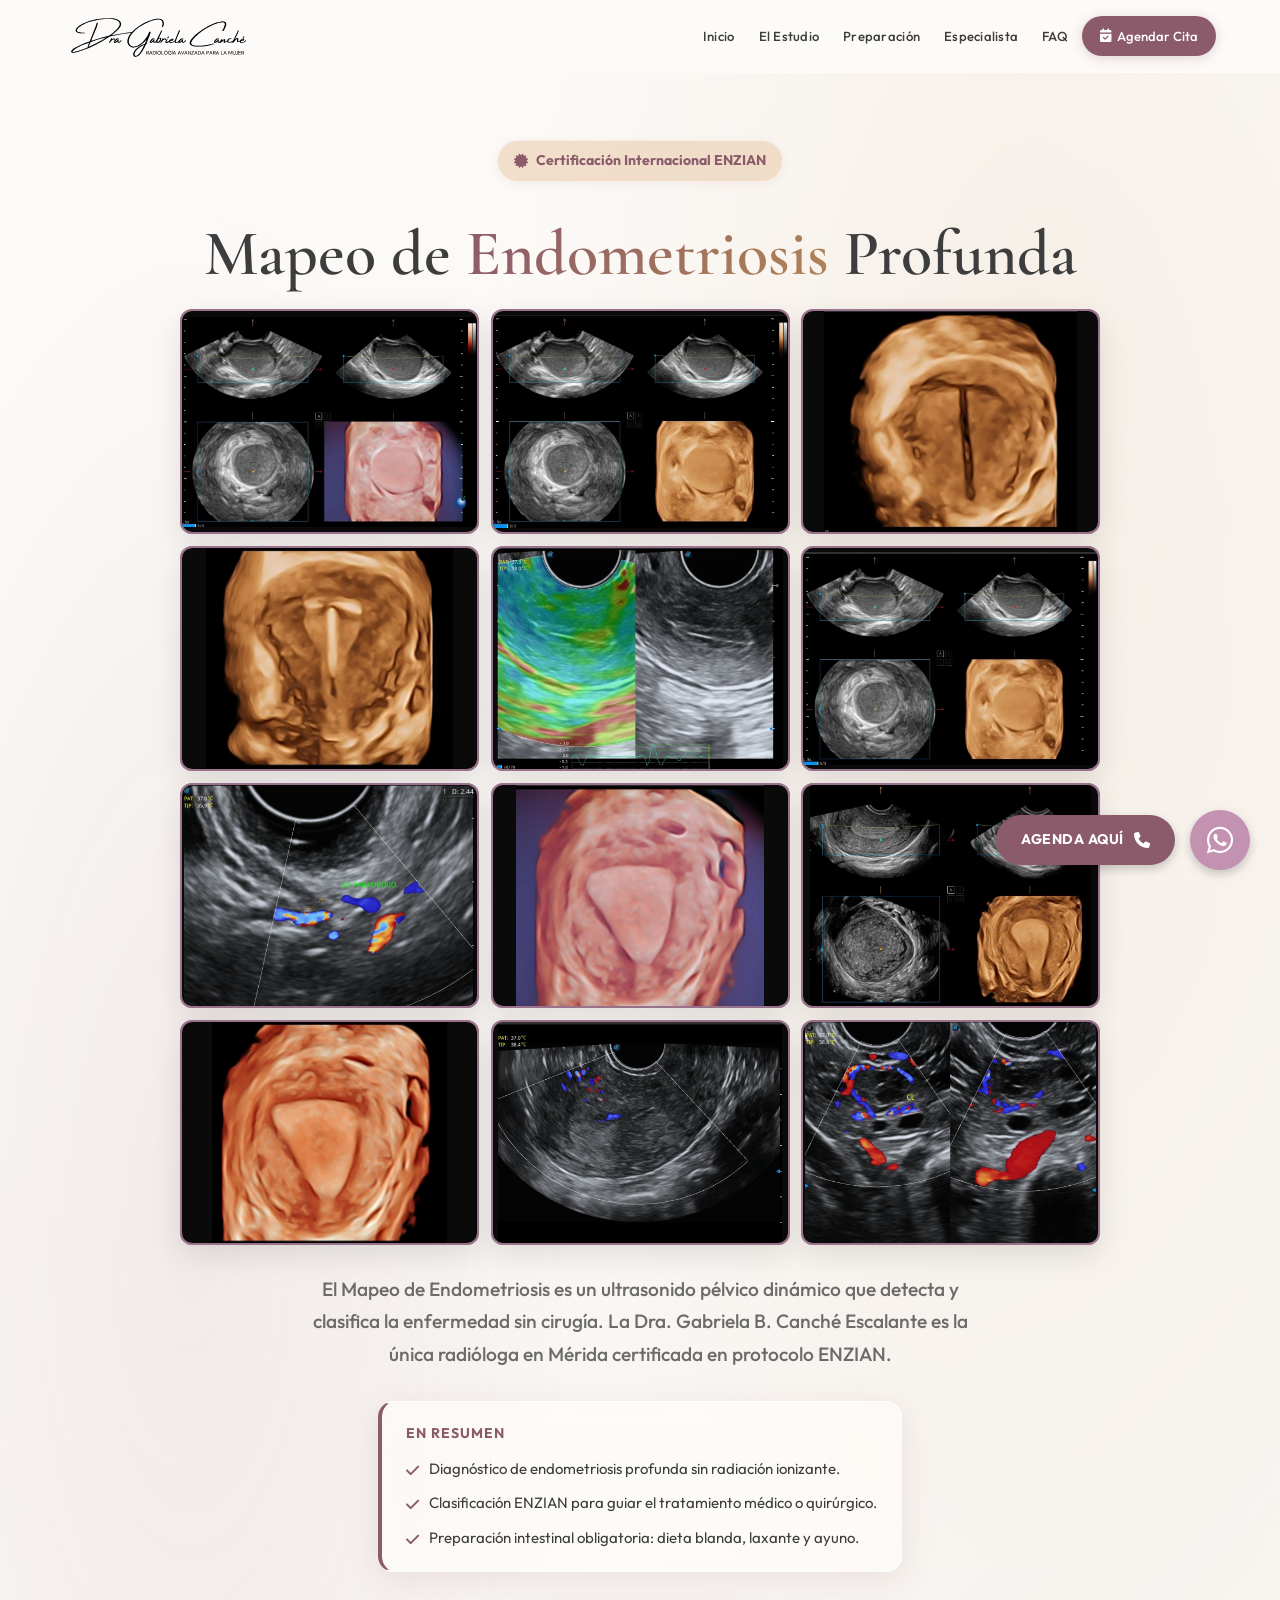
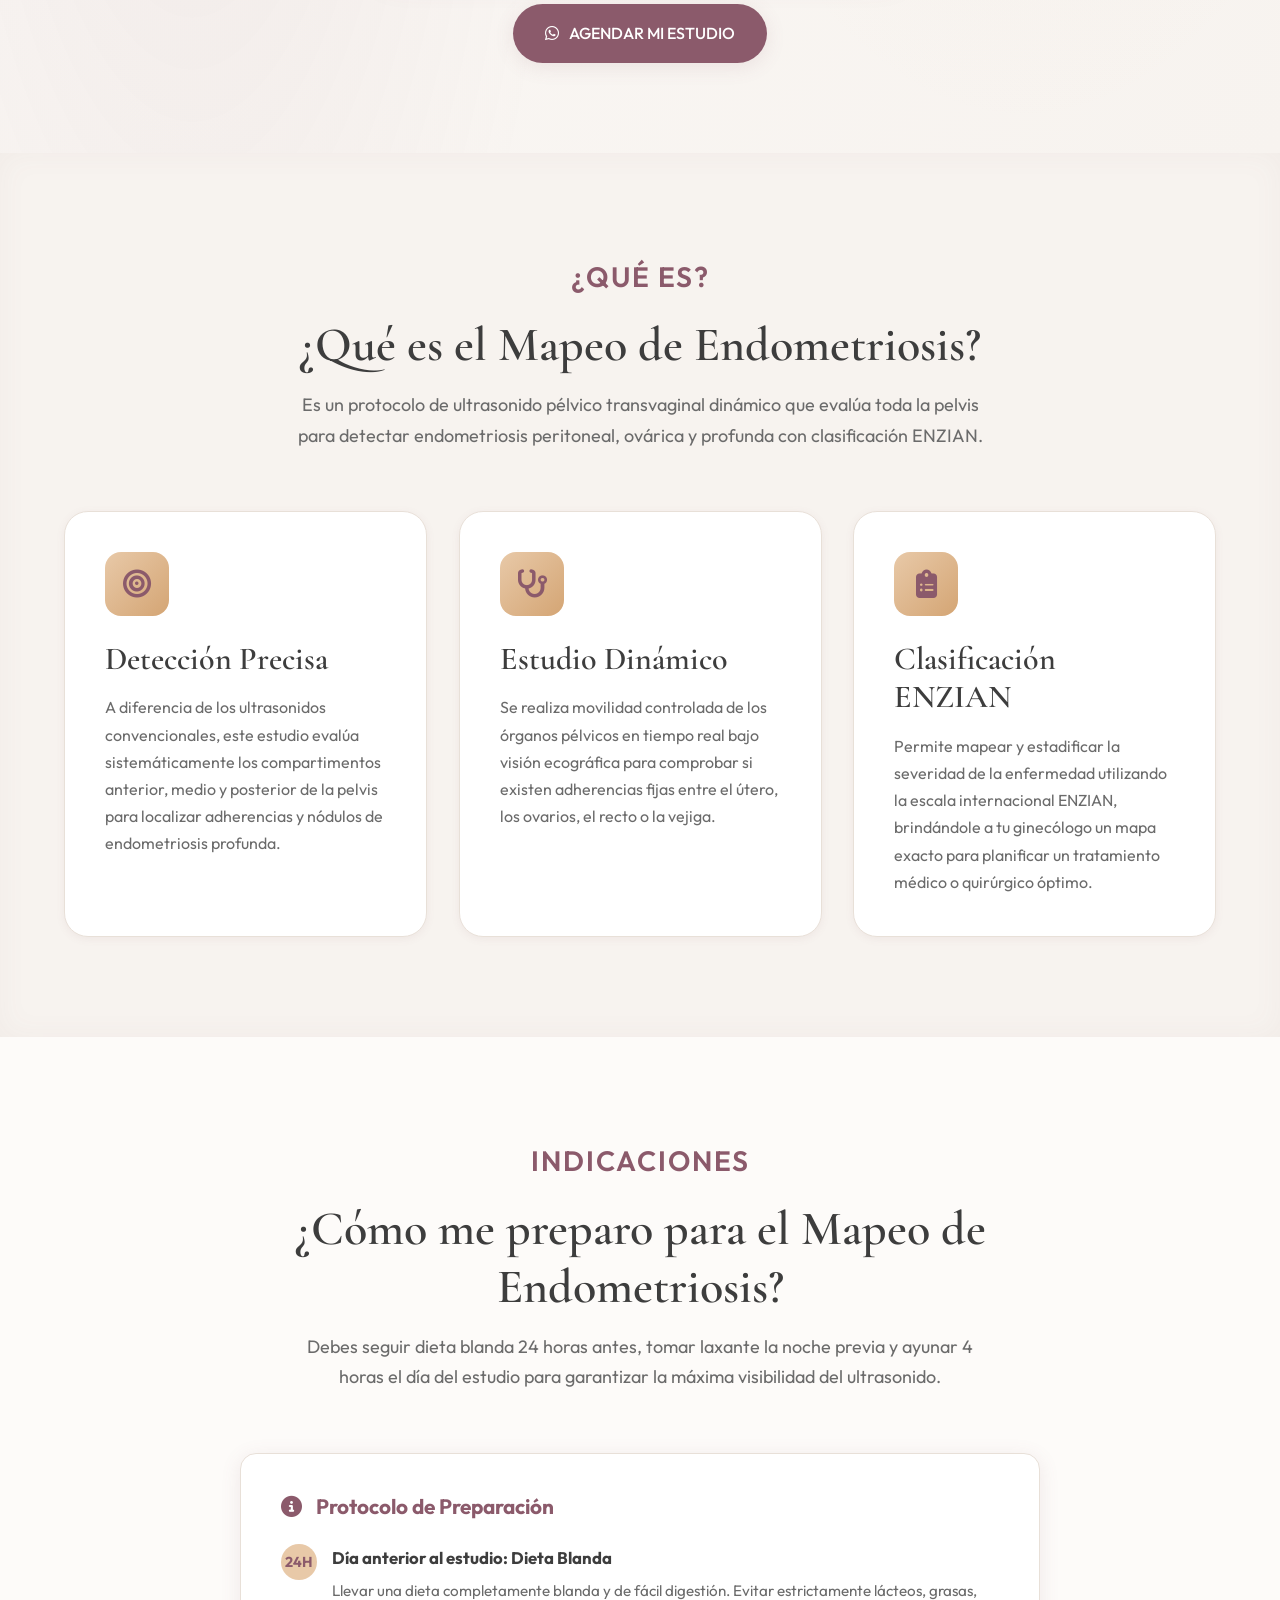
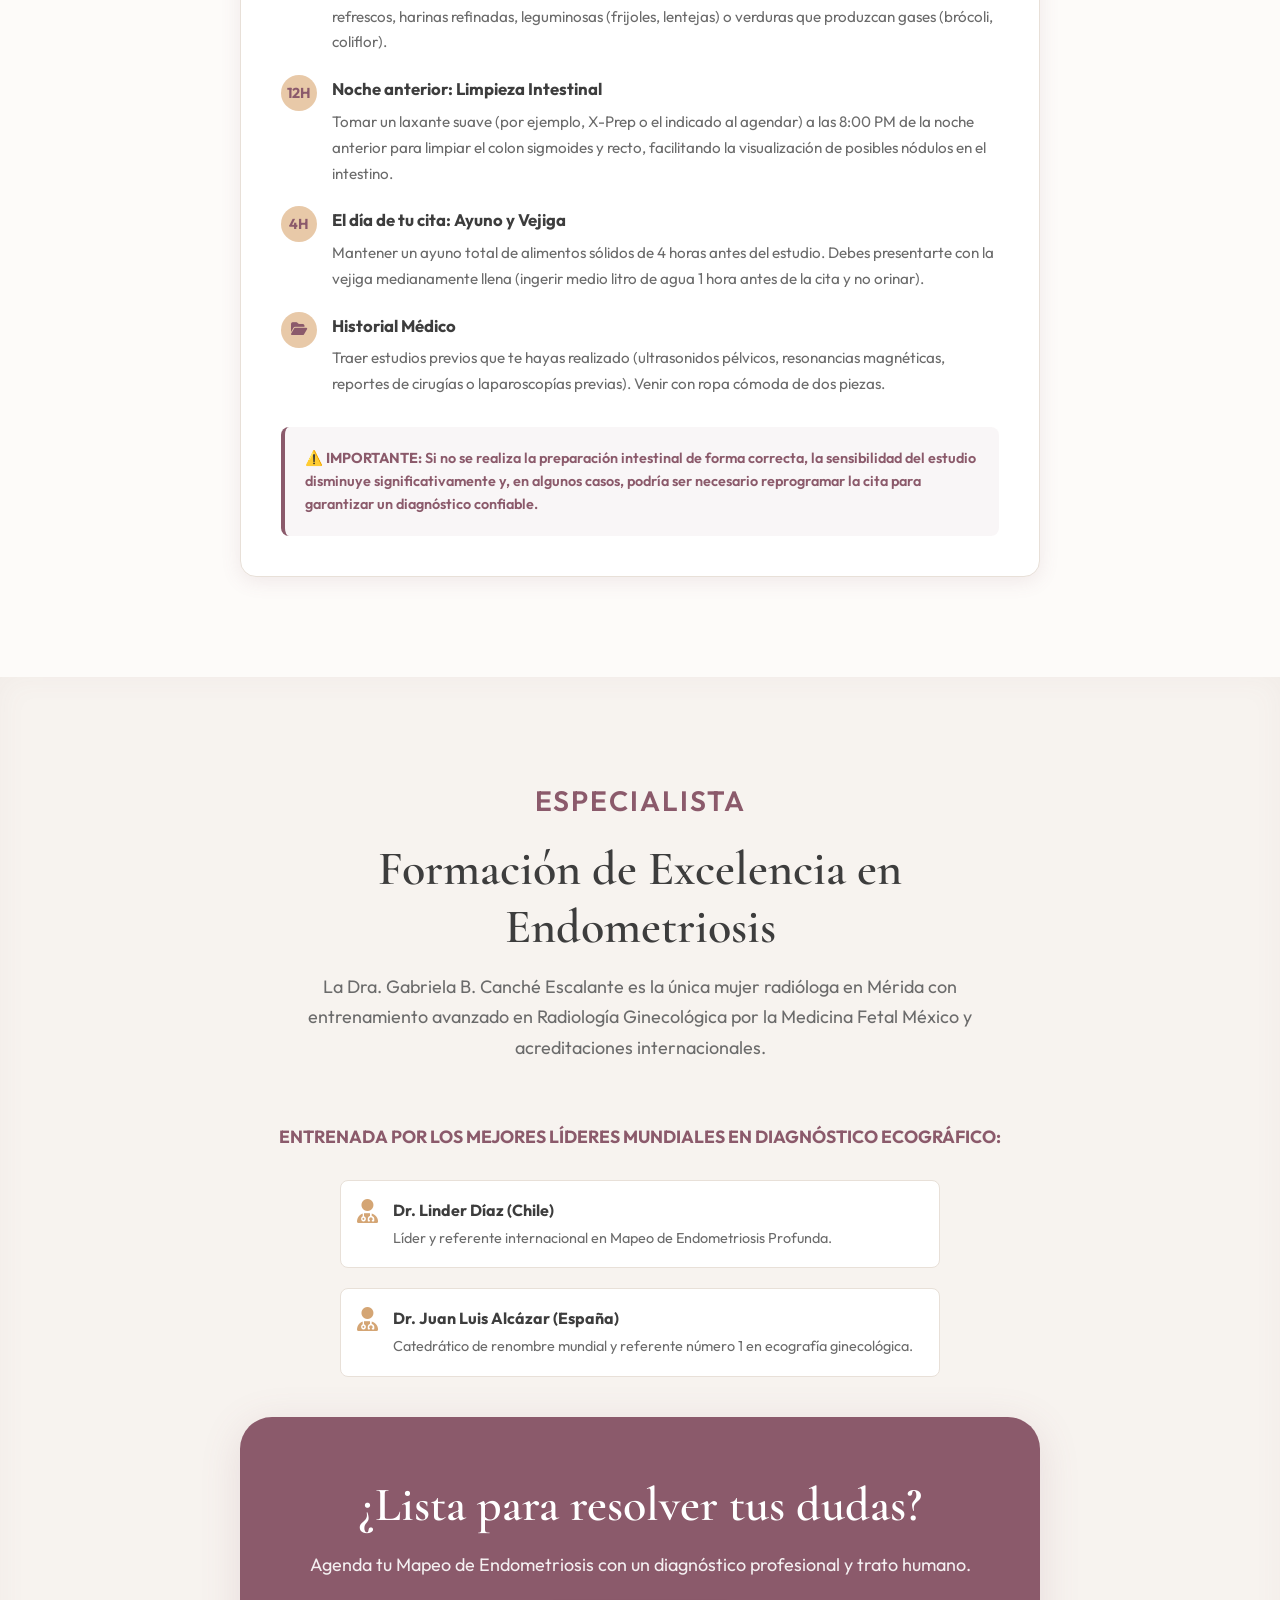
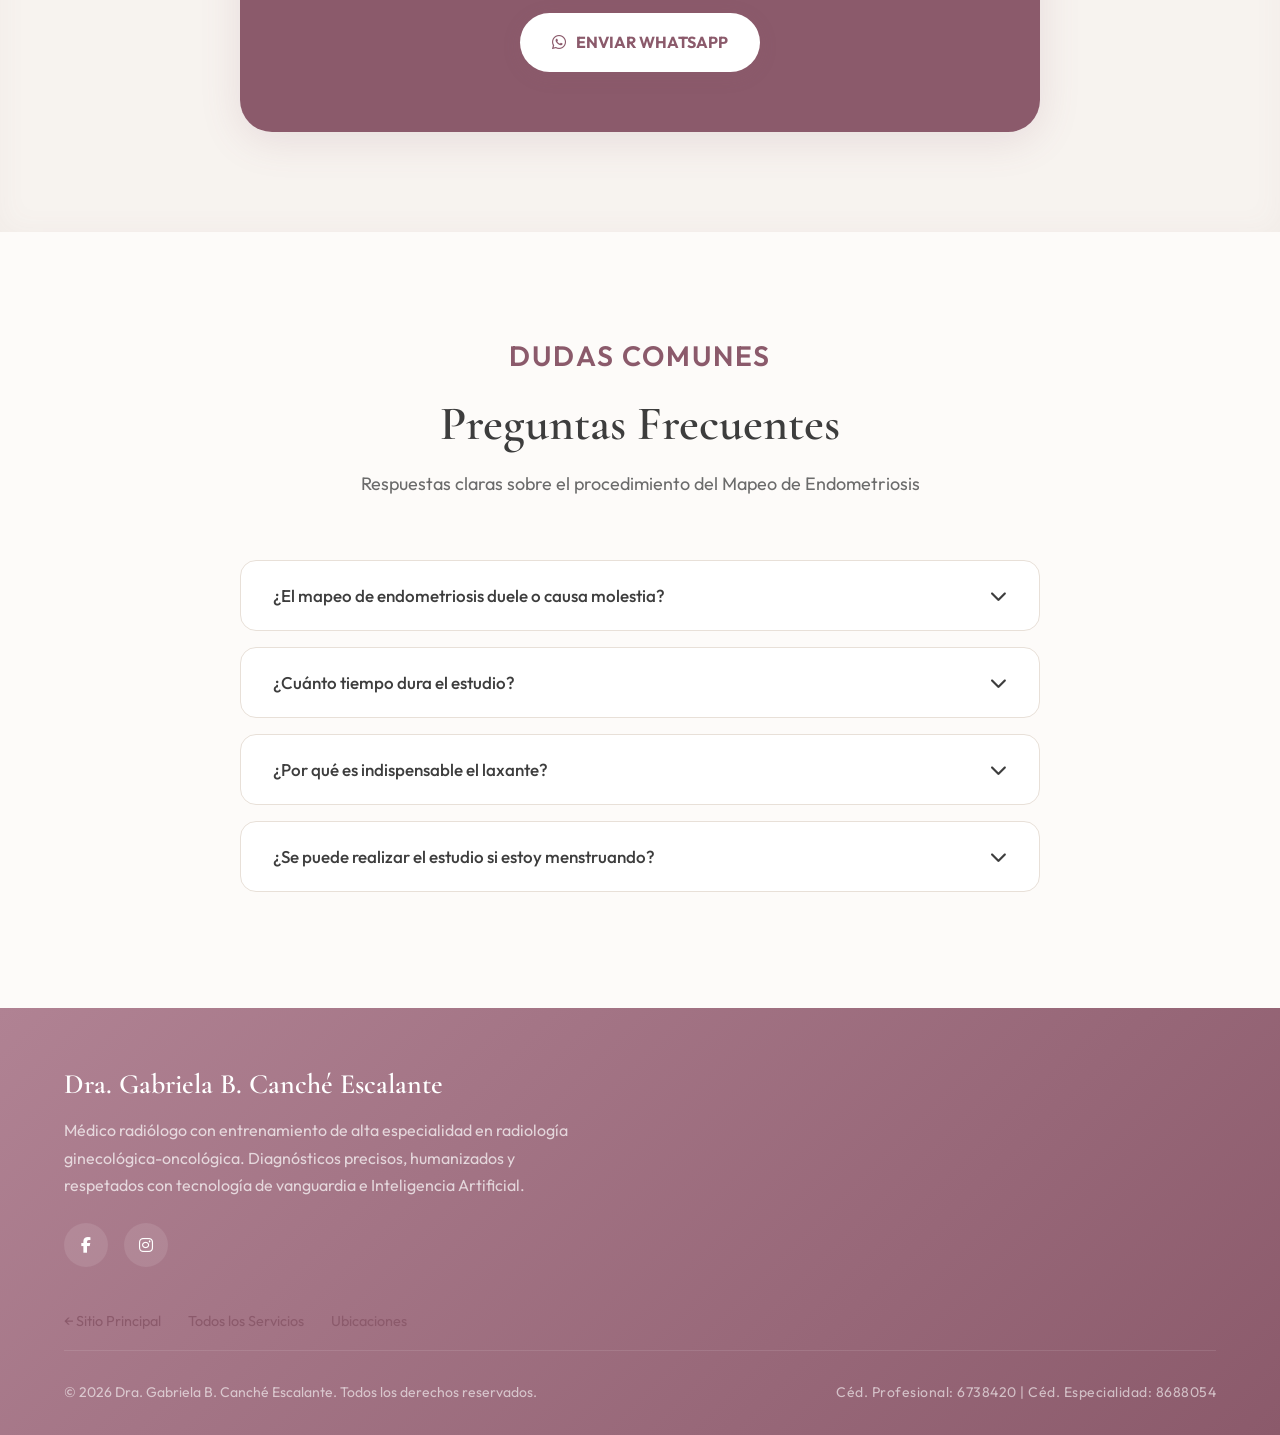
==== commit ca026973: "Actualiza contenido de mapeo: nombre completo, galería y hero. Unifica a Dra. Gabriela B. Canché Esc" ====
--- a/cdaendometriosis/index.html
+++ b/cdaendometriosis/index.html
@@ -5,13 +5,13 @@
     <meta charset="utf-8">
     <meta name="viewport" content="width=device-width, initial-scale=1">
     <!-- SEO Primary Meta Tags -->
-    <title>Mapeo de Endometriosis en Mérida | Dra. Gabriela Canché</title>
+    <title>Mapeo de Endometriosis en Mérida | Dra. Gabriela B. Canché Escalante</title>
     <meta name="description"
-        content="Mapeo de Endometriosis en Mérida con la Dra. Gabriela Canché. Diagnóstico ENZIAN sin cirugía. Preparación, indicaciones y agenda en Ultrasonido Biogamma. Tel: 999 201 0898.">
-    <meta name="author" content="Dra. Gabriela Beatriz Canché Escalante">
+        content="Mapeo de Endometriosis en Mérida con la Dra. Gabriela B. Canché Escalante. Diagnóstico ENZIAN sin cirugía. Preparación, indicaciones y agenda en Ultrasonido Biogamma. Tel: 999 201 0898.">
+    <meta name="author" content="Dra. Gabriela B. Canché Escalante">
     <meta name="robots" content="index, follow">
     <meta name="language" content="Spanish">
-    <meta name="keywords" content="mapeo endometriosis Mérida, endometriosis profunda Mérida, ENZIAN endometriosis, ultrasonido endometriosis Mérida, diagnóstico endometriosis sin cirugía, dolor pélvico crónico Mérida, endometrioma ovárico, Dra. Gabriela Canché, cdaendometriosis, preparación mapeo endometriosis">
+    <meta name="keywords" content="mapeo endometriosis Mérida, endometriosis profunda Mérida, ENZIAN endometriosis, ultrasonido endometriosis Mérida, diagnóstico endometriosis sin cirugía, dolor pélvico crónico Mérida, endometrioma ovárico, Dra. Gabriela B. Canché Escalante, cdaendometriosis, preparación mapeo endometriosis">
     <meta name="geo.region" content="MX-YUC">
     <meta name="geo.placename" content="Mérida">
     <meta name="geo.position" content="21.039314;-89.641631">
@@ -27,21 +27,21 @@
     <!-- Open Graph / Facebook -->
     <meta property="og:type" content="website">
     <meta property="og:url" content="https://dragabrielacanche.com/mapeo-endometriosis.html">
-    <meta property="og:title" content="Mapeo de Endometriosis en Mérida | Dra. Gabriela Canché">
+    <meta property="og:title" content="Mapeo de Endometriosis en Mérida | Dra. Gabriela B. Canché Escalante">
     <meta property="og:description"
         content="Única radióloga en Mérida certificada en Mapeo de Endometriosis profunda (ENZIAN). Preparación, indicaciones y diagnóstico por ultrasonido especializado.">
     <meta property="og:image" content="https://cdaendometriosis.com/recursos/fotodra.jpeg">
     <meta property="og:image:width" content="1067">
     <meta property="og:image:height" content="1600">
     <meta property="og:image:type" content="image/jpeg">
-    <meta property="og:image:alt" content="Dra. Gabriela Canché Escalante - Especialista en Mapeo de Endometriosis">
+    <meta property="og:image:alt" content="Dra. Gabriela B. Canché Escalante - Especialista en Mapeo de Endometriosis">
     <meta property="og:locale" content="es_MX">
-    <meta property="og:site_name" content="Dra. Gabriela Canché - Mapeo de Endometriosis">
+    <meta property="og:site_name" content="Dra. Gabriela B. Canché Escalante - Mapeo de Endometriosis">
 
     <!-- Twitter -->
     <meta property="twitter:card" content="summary_large_image">
     <meta property="twitter:url" content="https://dragabrielacanche.com/mapeo-endometriosis.html">
-    <meta property="twitter:title" content="Mapeo de Endometriosis en Mérida | Dra. Gabriela Canché">
+    <meta property="twitter:title" content="Mapeo de Endometriosis en Mérida | Dra. Gabriela B. Canché Escalante">
     <meta property="twitter:description"
         content="Única radióloga en Mérida certificada en Mapeo de Endometriosis profunda (ENZIAN). Preparación, indicaciones y diagnóstico por ultrasonido especializado.">
     <meta property="twitter:image" content="https://cdaendometriosis.com/recursos/fotodra.jpeg">
@@ -51,7 +51,7 @@
     <meta name="mobile-web-app-capable" content="yes">
     <meta name="apple-mobile-web-app-capable" content="yes">
     <meta name="apple-mobile-web-app-status-bar-style" content="default">
-    <meta name="apple-mobile-web-app-title" content="Dra. Gabriela Canché">
+    <meta name="apple-mobile-web-app-title" content="Dra. Gabriela B. Canché Escalante">
     <meta name="format-detection" content="telephone=yes">
 
     <!-- Favicons -->
@@ -68,14 +68,14 @@
         "@type": "MedicalWebPage",
         "@id": "https://cdaendometriosis.com/",
         "url": "https://cdaendometriosis.com/",
-        "name": "Mapeo de Endometriosis en Mérida | Dra. Gabriela Canché",
-        "description": "Información completa sobre el Mapeo de Endometriosis profunda en Mérida. Diagnóstico preciso bajo protocolo y clasificación ENZIAN con la Dra. Gabriela Canché.",
+        "name": "Mapeo de Endometriosis en Mérida | Dra. Gabriela B. Canché Escalante",
+        "description": "Información completa sobre el Mapeo de Endometriosis profunda en Mérida. Diagnóstico preciso bajo protocolo y clasificación ENZIAN con la Dra. Gabriela B. Canché Escalante.",
         "inLanguage": "es-MX",
         "datePublished": "2025-01-01",
         "dateModified": "2026-06-26",
         "author": {
             "@type": "Physician",
-            "name": "Dra. Gabriela Beatriz Canché Escalante",
+            "name": "Dra. Gabriela B. Canché Escalante",
             "url": "https://cdaendometriosis.com"
         },
         "isPartOf": {
@@ -103,7 +103,7 @@
             "howPerformed": "Ultrasonido transvaginal dinámico con movilidad controlada de órganos pélvicos en tiempo real. Duración aproximada: 40-50 minutos.",
             "provider": {
                 "@type": "Physician",
-                "name": "Dra. Gabriela Beatriz Canché Escalante",
+                "name": "Dra. Gabriela B. Canché Escalante",
                 "url": "https://cdaendometriosis.com"
             }
         },
@@ -134,10 +134,10 @@
         "@type": "WebSite",
         "@id": "https://cdaendometriosis.com/#website",
         "url": "https://cdaendometriosis.com/",
-        "name": "CDA Endometriosis - Dra. Gabriela Canché",
+        "name": "CDA Endometriosis - Dra. Gabriela B. Canché Escalante",
         "publisher": {
             "@type": "Physician",
-            "name": "Dra. Gabriela Beatriz Canché Escalante"
+            "name": "Dra. Gabriela B. Canché Escalante"
         },
         "inLanguage": "es-MX"
     }
@@ -154,7 +154,7 @@
                 "name": "¿El mapeo de endometriosis duele o causa molestia?",
                 "acceptedAnswer": {
                     "@type": "Answer",
-                    "text": "Al ser un estudio dinámico donde se realiza presión controlada para evaluar la movilidad y adherencia de los órganos, puede llegar a ser molesto o ligeramente doloroso en pacientes que ya sufren dolor pélvico severo. Sin embargo, la Dra. Gabriela realiza el estudio con total empatía, cuidado y a un ritmo tolerado por la paciente."
+                    "text": "Al ser un estudio dinámico donde se realiza presión controlada para evaluar la movilidad y adherencia de los órganos, puede llegar a ser molesto o ligeramente doloroso en pacientes que ya sufren dolor pélvico severo. Sin embargo, la Dra. Gabriela B. Canché Escalante realiza el estudio con total empatía, cuidado y a un ritmo tolerado por la paciente."
                 }
             },
             {
@@ -186,7 +186,7 @@
                 "name": "¿Qué es la clasificación ENZIAN en el mapeo de endometriosis?",
                 "acceptedAnswer": {
                     "@type": "Answer",
-                    "text": "ENZIAN es la escala internacional de clasificación de la endometriosis profunda. Permite mapear y estadificar la severidad de la enfermedad, brindándole al ginecólogo un mapa exacto para planificar un tratamiento médico o quirúrgico óptimo. La Dra. Gabriela Canché es la única radióloga en Mérida, Yucatán, certificada en este protocolo."
+                    "text": "ENZIAN es la escala internacional de clasificación de la endometriosis profunda. Permite mapear y estadificar la severidad de la enfermedad, brindándole al ginecólogo un mapa exacto para planificar un tratamiento médico o quirúrgico óptimo. La Dra. Gabriela B. Canché Escalante es la única radióloga en Mérida, Yucatán, certificada en este protocolo."
                 }
             }
         ]
@@ -229,7 +229,7 @@
         <div class="container">
             <div class="header-content">
                 <a href="#inicio" class="logo">
-                    <img src="./recursos/firmadragaby..svg" alt="Dra. Gabriela B. Canché - Mapeo de Endometriosis Mérida" width="200" height="60">
+                    <img src="./recursos/firmadragaby..svg" alt="Dra. Gabriela B. Canché Escalante - Mapeo de Endometriosis Mérida" width="200" height="60">
                 </a>
                 <nav class="nav" id="nav" aria-label="Navegación principal">
                     <a href="#inicio" class="nav-link">Inicio</a>
@@ -237,7 +237,7 @@
                     <a href="#preparacion" class="nav-link">Preparación</a>
                     <a href="#especialista" class="nav-link">Especialista</a>
                     <a href="#faq" class="nav-link">FAQ</a>
-                    <a href="https://wa.me/529992010898?text=Hola%20Dra.%20Gabriela,%20me%20gustaría%20agendar%20una%20cita%20para%20Mapeo%20de%20Endometriosis." 
+                    <a href="https://wa.me/529992010898?text=Hola%20Dra.%20Gabriela%20B.%20Canché%20Escalante,%20me%20gustaría%20agendar%20una%20cita%20para%20Mapeo%20de%20Endometriosis." 
                        target="_blank" rel="noopener" class="btn btn-primary nav-btn">
                         <i class="fas fa-calendar-check"></i> Agendar Cita
                     </a>
@@ -265,9 +265,9 @@
                     <h1 class="hero-title">Mapeo de <span>Endometriosis</span> Profunda</h1>
 
                     <div class="hero-collage collage-grid gallery-grid" aria-label="Galería de ultrasonido de mapeo de endometriosis">
-                        <button type="button" class="collage-item collage-item--medical gallery-item pulse-effect delay-1" data-caption="Ultrasonido 2D y reconstrucción 3D — vista 1">
+                        <button type="button" class="collage-item collage-item--medical gallery-item pulse-effect delay-1" data-caption="Endometrioma, ultrasonido 2D y reconstrucción 3D">
                             <img src="./recursos/galeria/mapeo-endometriosis-ultrasonido-2d-3d-01.png"
-                                alt="Ultrasonido 2D y 3D para mapeo de endometriosis en cuatro planos"
+                                alt="Endometrioma en ultrasonido 2D y reconstrucción 3D en cuatro planos"
                                 width="1024" height="734" loading="lazy">
                         </button>
                         <button type="button" class="collage-item collage-item--medical gallery-item pulse-effect delay-2" data-caption="Ultrasonido 2D y reconstrucción 3D — vista 2">
@@ -295,9 +295,9 @@
                                 alt="Endometrioma en planos 2D y reconstrucción volumétrica 3D"
                                 width="1024" height="737" loading="lazy">
                         </button>
-                        <button type="button" class="collage-item collage-item--medical gallery-item pulse-effect delay-3" data-caption="Doppler color del parametrio en mapeo de endometriosis">
+                        <button type="button" class="collage-item collage-item--medical gallery-item pulse-effect delay-3" data-caption="Uréter en el parametrio lateral con Doppler color">
                             <img src="./recursos/galeria/mapeo-endometriosis-parametrio-doppler.png"
-                                alt="Ecografía con Doppler color del parametrio para mapeo de endometriosis profunda"
+                                alt="Ecografía Doppler color del parametrio lateral mostrando el uréter en mapeo de endometriosis"
                                 width="1024" height="780" loading="lazy">
                         </button>
                         <button type="button" class="collage-item collage-item--medical gallery-item pulse-effect delay-4" data-caption="Reconstrucción 3D de cavidad uterina">
@@ -315,9 +315,9 @@
                                 alt="Visualización tridimensional del útero mediante ultrasonido especializado"
                                 width="1024" height="962" loading="lazy">
                         </button>
-                        <button type="button" class="collage-item collage-item--medical gallery-item pulse-effect delay-3" data-caption="Doppler color en evaluación pélvica">
+                        <button type="button" class="collage-item collage-item--medical gallery-item pulse-effect delay-3" data-caption="Doppler color en la evaluación de adenomiosis">
                             <img src="./recursos/galeria/mapeo-endometriosis-doppler-pelvico.png"
-                                alt="Ultrasonido pélvico con Doppler color para mapeo de endometriosis profunda"
+                                alt="Ecografía con Doppler color para evaluación de adenomiosis en mapeo pélvico"
                                 width="1024" height="796" loading="lazy">
                         </button>
                         <button type="button" class="collage-item collage-item--medical gallery-item pulse-effect delay-4" data-caption="Corpus lúteo con Doppler color">
@@ -328,7 +328,7 @@
                     </div>
 
                     <p class="hero-lead">
-                        El Mapeo de Endometriosis detecta la enfermedad sin cirugía mediante ultrasonido dinámico. La Dra. Gabriela Canché es la única radióloga en Mérida certificada en protocolo ENZIAN.
+                        El Mapeo de Endometriosis es un ultrasonido pélvico dinámico que detecta y clasifica la enfermedad sin cirugía. La Dra. Gabriela B. Canché Escalante es la única radióloga en Mérida certificada en protocolo ENZIAN.
                     </p>
                     <aside class="aeo-takeaway" aria-label="Resumen del mapeo de endometriosis">
                         <p class="aeo-takeaway__title">En resumen</p>
@@ -339,7 +339,7 @@
                         </ul>
                     </aside>
                     <div class="hero-cta hero-cta--center">
-                        <a href="https://wa.me/529992010898?text=Hola%20Dra.%20Gabriela,%20me%20gustaría%20agendar%20una%20cita%20para%20Mapeo%20de%20Endometriosis." 
+                        <a href="https://wa.me/529992010898?text=Hola%20Dra.%20Gabriela%20B.%20Canché%20Escalante,%20me%20gustaría%20agendar%20una%20cita%20para%20Mapeo%20de%20Endometriosis." 
                            target="_blank" rel="noopener" class="btn btn-primary">
                             <i class="fab fa-whatsapp"></i> AGENDAR MI ESTUDIO
                         </a>
@@ -465,7 +465,7 @@
                 <span class="section-label">Especialista</span>
                 <h2 class="section-title">Formación de Excelencia en Endometriosis</h2>
                 <p class="section-description">
-                    La Dra. Gabriela Canché es la única mujer radióloga en Mérida con entrenamiento avanzado en Radiología Ginecológica por la Medicina Fetal México y acreditaciones internacionales.
+                    La Dra. Gabriela B. Canché Escalante es la única mujer radióloga en Mérida con entrenamiento avanzado en Radiología Ginecológica por la Medicina Fetal México y acreditaciones internacionales.
                 </p>
             </div>
 
@@ -494,7 +494,7 @@
                     <h2>¿Lista para resolver tus dudas?</h2>
                     <p>Agenda tu Mapeo de Endometriosis con un diagnóstico profesional y trato humano.</p>
                     <div class="cta-phones cta-phones--compact">
-                        <a href="https://wa.me/529992010898?text=Hola%20Dra.%20Gabriela,%20me%20gustaría%20agendar%20un%20Mapeo%20de%20Endometriosis." 
+                        <a href="https://wa.me/529992010898?text=Hola%20Dra.%20Gabriela%20B.%20Canché%20Escalante,%20me%20gustaría%20agendar%20un%20Mapeo%20de%20Endometriosis." 
                            target="_blank" rel="noopener" class="btn btn-primary btn--on-accent">
                             <i class="fab fa-whatsapp"></i> ENVIAR WHATSAPP
                         </a>
@@ -521,7 +521,7 @@
                     </button>
                     <div class="faq-answer">
                         <div class="faq-answer-content">
-                            Al ser un estudio dinámico donde se realiza presión controlada para evaluar la movilidad y adherencia de los órganos, puede llegar a ser molesto o ligeramente doloroso en pacientes que ya sufren dolor pélvico severo. Sin embargo, la Dra. Gabriela realiza el estudio con total empatía, cuidado y a un ritmo tolerado por la paciente.
+                            Al ser un estudio dinámico donde se realiza presión controlada para evaluar la movilidad y adherencia de los órganos, puede llegar a ser molesto o ligeramente doloroso en pacientes que ya sufren dolor pélvico severo. Sin embargo, la Dra. Gabriela B. Canché Escalante realiza el estudio con total empatía, cuidado y a un ritmo tolerado por la paciente.
                         </div>
                     </div>
                 </div>
@@ -572,7 +572,7 @@
         <div class="container">
             <div class="footer-content">
                 <div class="footer-brand">
-                    <h3>Dra Gabriela Canché Escalante</h3>
+                    <h3>Dra. Gabriela B. Canché Escalante</h3>
                     <p>
                         Médico radiólogo con entrenamiento de alta especialidad en radiología ginecológica-oncológica. Diagnósticos precisos, humanizados y respetados con tecnología de vanguardia e Inteligencia Artificial.
                     </p>
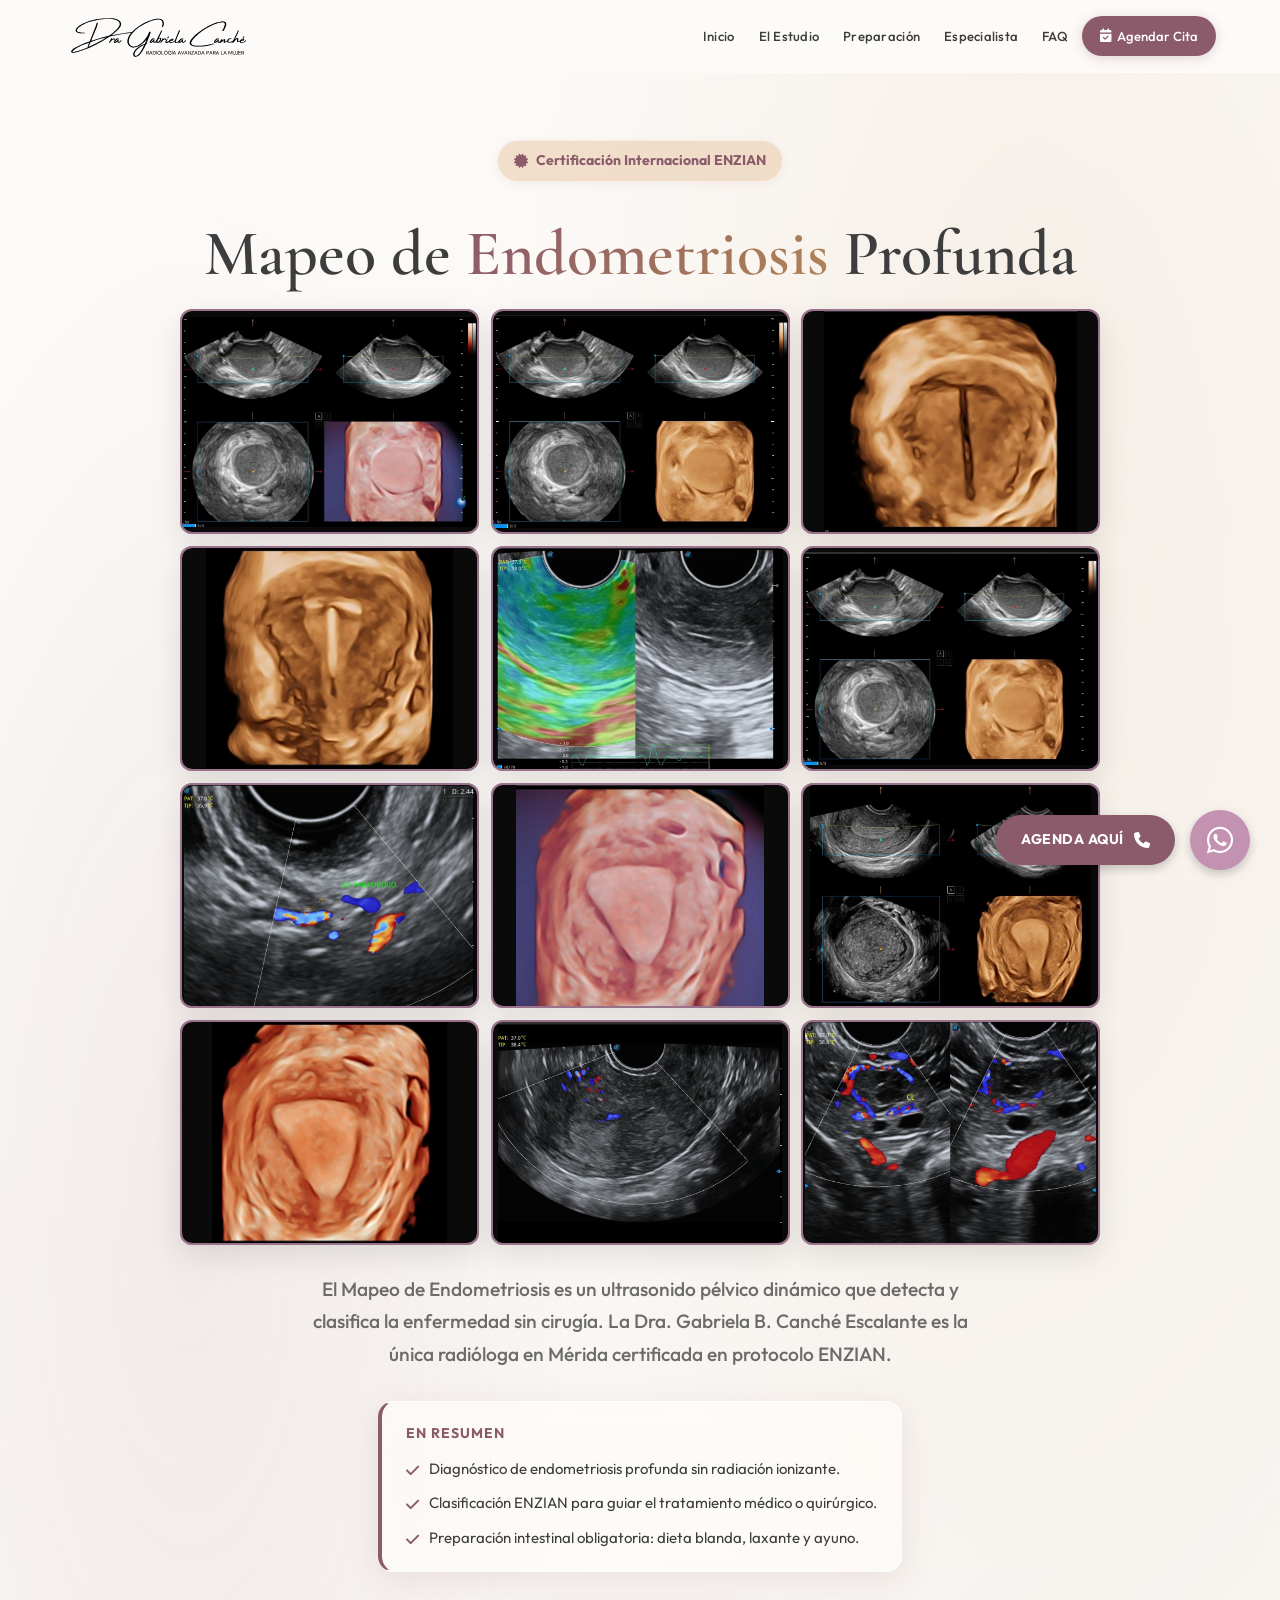
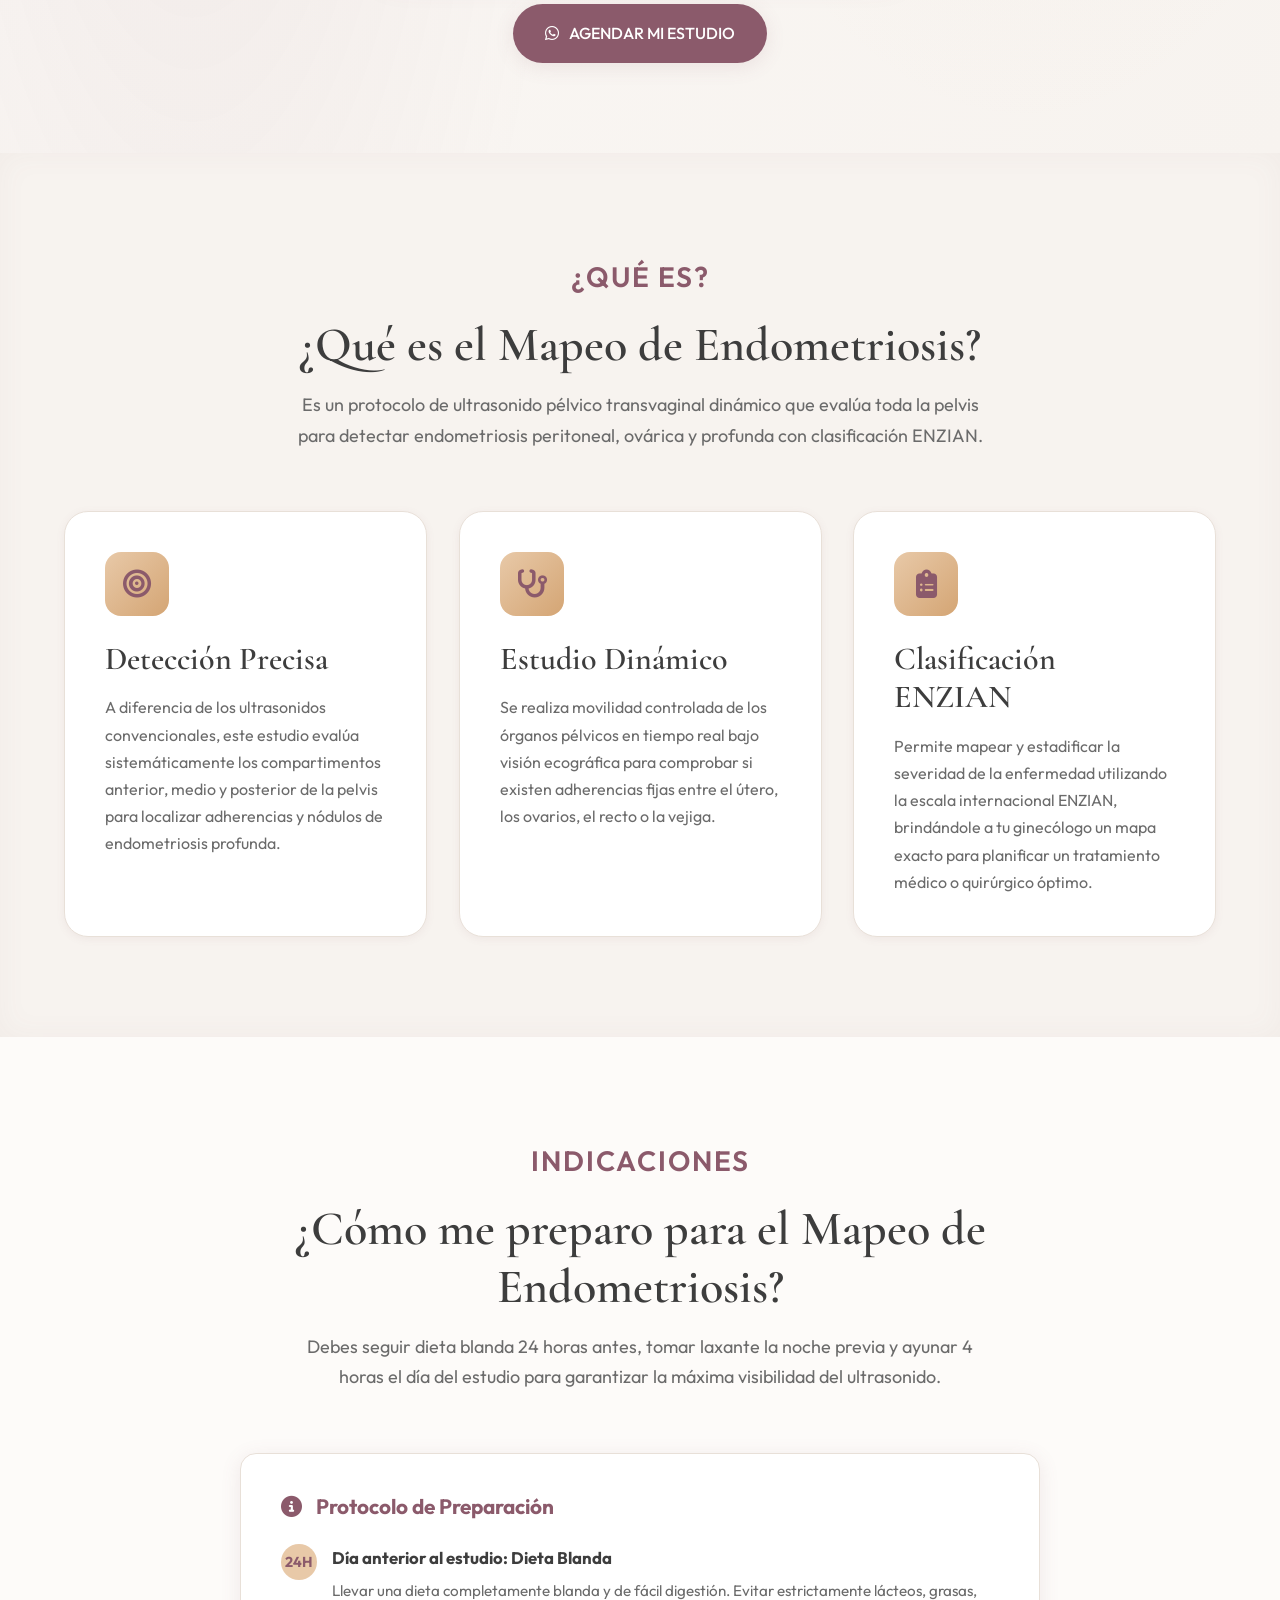
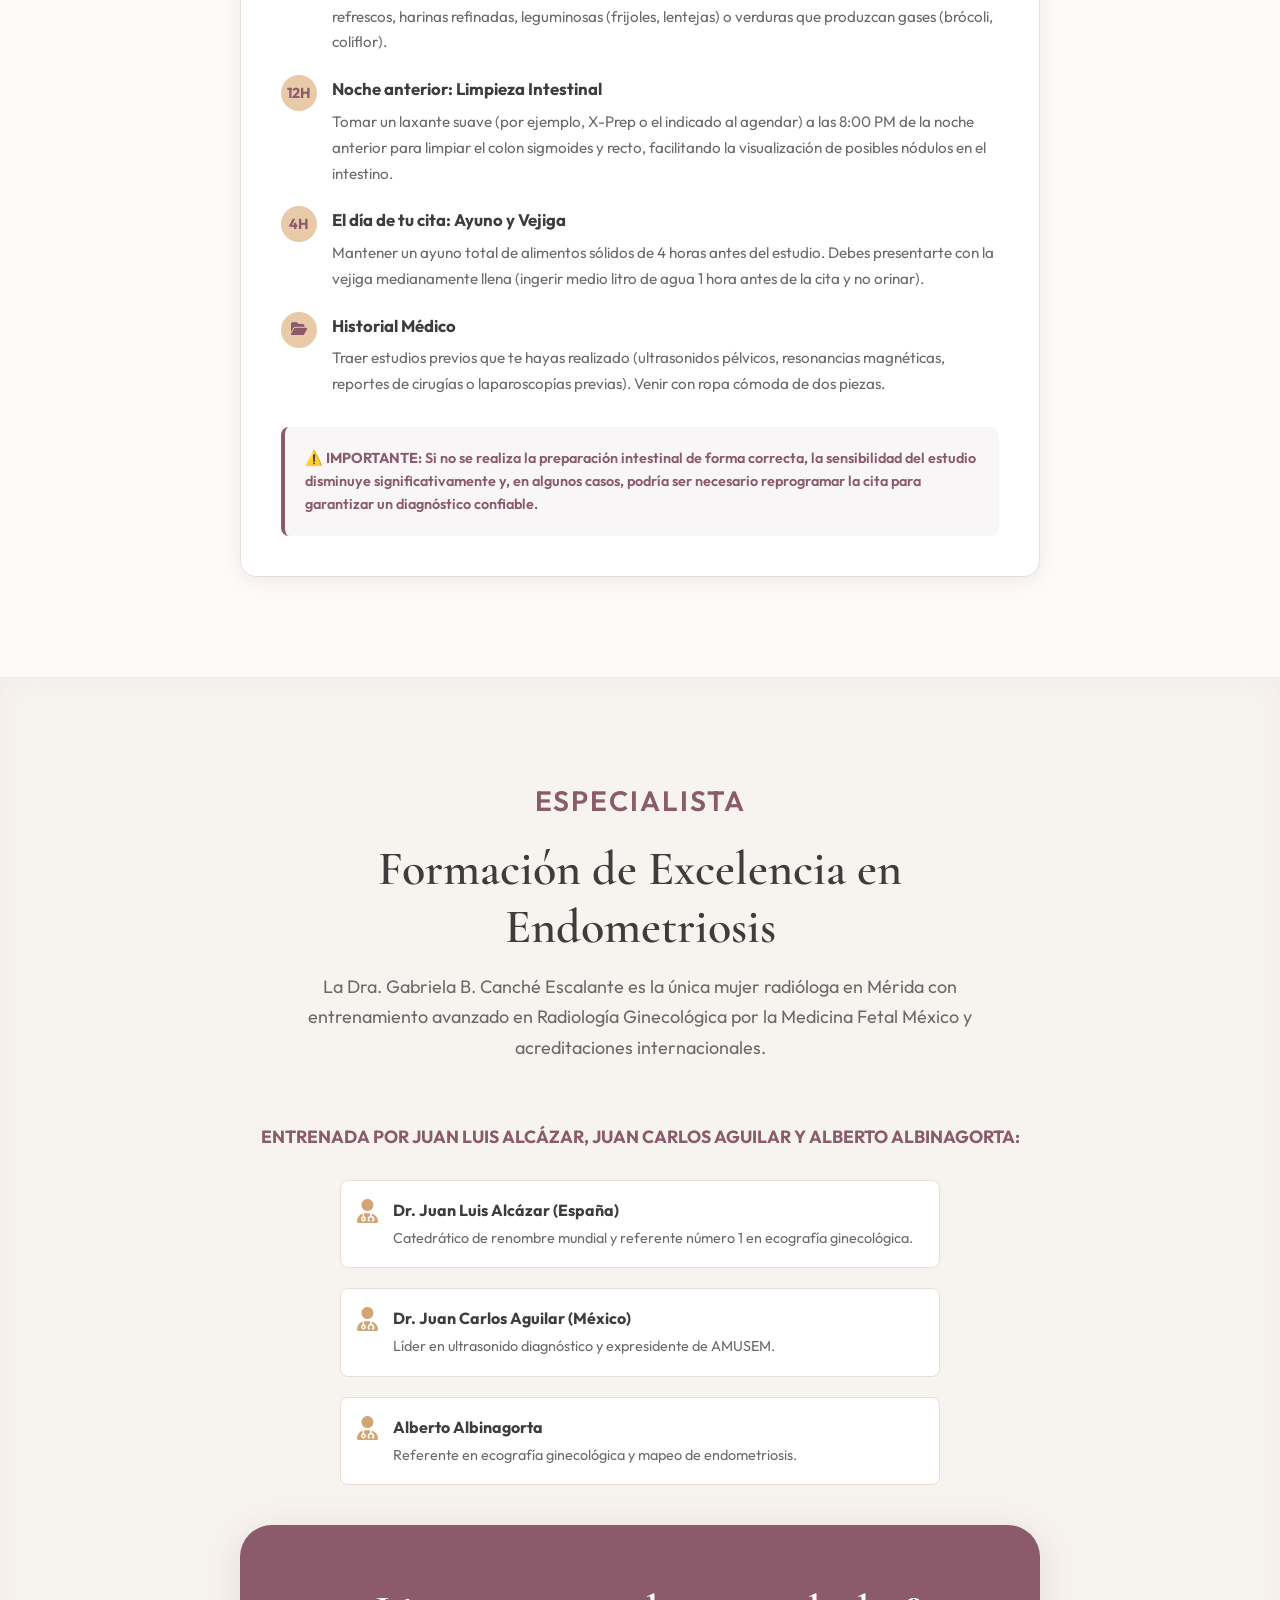
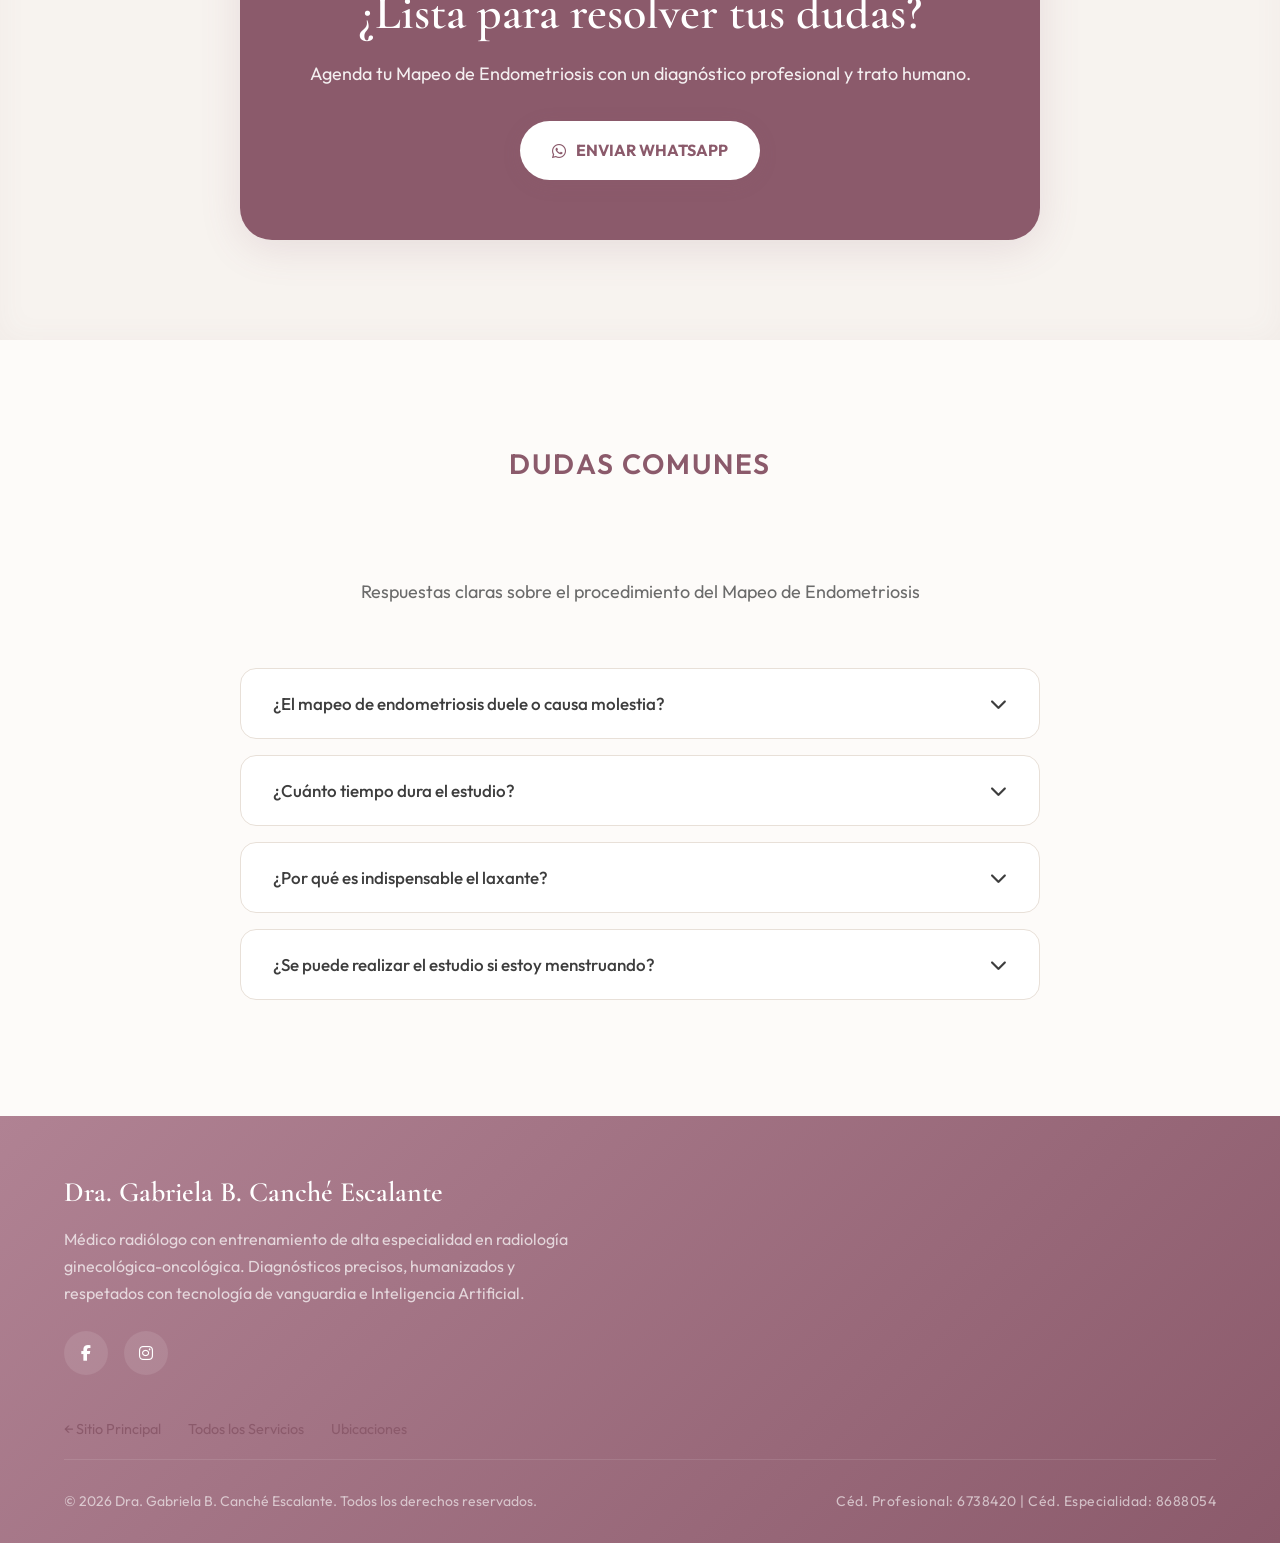
==== commit 3a889ab0: "Refina sección especialista, FAQs y enlaces del hero en mapeo. Actualiza mentores, credenciales junt" ====
--- a/cdaendometriosis/index.html
+++ b/cdaendometriosis/index.html
@@ -471,21 +471,28 @@
 
             <div class="specialist-wrap">
                 <p class="specialist-intro">
-                    ENTRENADA POR LOS MEJORES LÍDERES MUNDIALES EN DIAGNÓSTICO ECOGRÁFICO:
+                    ENTRENADA POR JUAN LUIS ALCÁZAR, JUAN CARLOS AGUILAR Y ALBERTO ALBINAGORTA:
                 </p>
                 <div class="why-choose-content experts-list">
                     <div class="expert-card">
                         <i class="fas fa-user-md"></i>
                         <div>
-                            <strong>Dr. Linder Díaz (Chile)</strong>
-                            <span>Líder y referente internacional en Mapeo de Endometriosis Profunda.</span>
+                            <strong>Dr. Juan Luis Alcázar (España)</strong>
+                            <span>Catedrático de renombre mundial y referente número 1 en ecografía ginecológica.</span>
                         </div>
                     </div>
                     <div class="expert-card">
                         <i class="fas fa-user-md"></i>
                         <div>
-                            <strong>Dr. Juan Luis Alcázar (España)</strong>
-                            <span>Catedrático de renombre mundial y referente número 1 en ecografía ginecológica.</span>
+                            <strong>Dr. Juan Carlos Aguilar (México)</strong>
+                            <span>Líder en ultrasonido diagnóstico y expresidente de AMUSEM.</span>
+                        </div>
+                    </div>
+                    <div class="expert-card">
+                        <i class="fas fa-user-md"></i>
+                        <div>
+                            <strong>Alberto Albinagorta</strong>
+                            <span>Referente en ecografía ginecológica y mapeo de endometriosis.</span>
                         </div>
                     </div>
                 </div>
--- a/cdaendometriosis/styles.css
+++ b/cdaendometriosis/styles.css
@@ -2693,6 +2693,28 @@
     margin-bottom: 10px;
 }
 
+.mapeo-specialist .specialist-credentials {
+    margin-top: 0;
+    margin-bottom: 24px;
+    font-size: 0.95rem;
+    line-height: 1.5;
+    color: var(--color-text);
+}
+
+.mapeo-specialist .specialist-credentials .credential-item {
+    display: block;
+    margin-bottom: 10px;
+}
+
+.mapeo-specialist .specialist-credentials .credential-item::after {
+    content: none;
+}
+
+.mapeo-specialist .specialist-credentials .credential-item.name {
+    font-size: 1.05rem;
+    margin-bottom: 12px;
+}
+
 .specialist-details {
     font-weight: 700;
     color: var(--color-text);
@@ -2869,6 +2891,13 @@
     margin-top: 2px;
 }
 
+.aeo-takeaway a {
+    color: var(--color-primary);
+    font-weight: 600;
+    text-decoration: underline;
+    text-underline-offset: 2px;
+}
+
 .hero-location-badge {
     font-size: 0.95rem;
     color: var(--color-primary);
@@ -2888,19 +2917,34 @@
 .hero-quick-links {
     display: flex;
     justify-content: center;
-    gap: 20px;
+    gap: 24px;
     flex-wrap: wrap;
-    font-size: 0.95rem;
-    font-weight: 500;
+    font-size: 1.2rem;
+    font-weight: 600;
+    margin-top: 8px;
 }
 
 .hero-quick-links a {
-    color: var(--color-primary);
+    color: #d4a800;
     text-decoration: underline;
-    text-underline-offset: 4px;
+    text-decoration-color: rgba(212, 168, 0, 0.65);
+    text-underline-offset: 5px;
     min-height: 44px;
     display: inline-flex;
     align-items: center;
+    transition: color 0.2s ease;
+}
+
+.hero-quick-links a:hover {
+    color: #b8860b;
+    text-decoration-color: #b8860b;
+}
+
+@media (min-width: 768px) {
+    .hero-quick-links {
+        font-size: 1.35rem;
+        gap: 32px;
+    }
 }
 /* =========================================
    COLLAGE ANIMADO
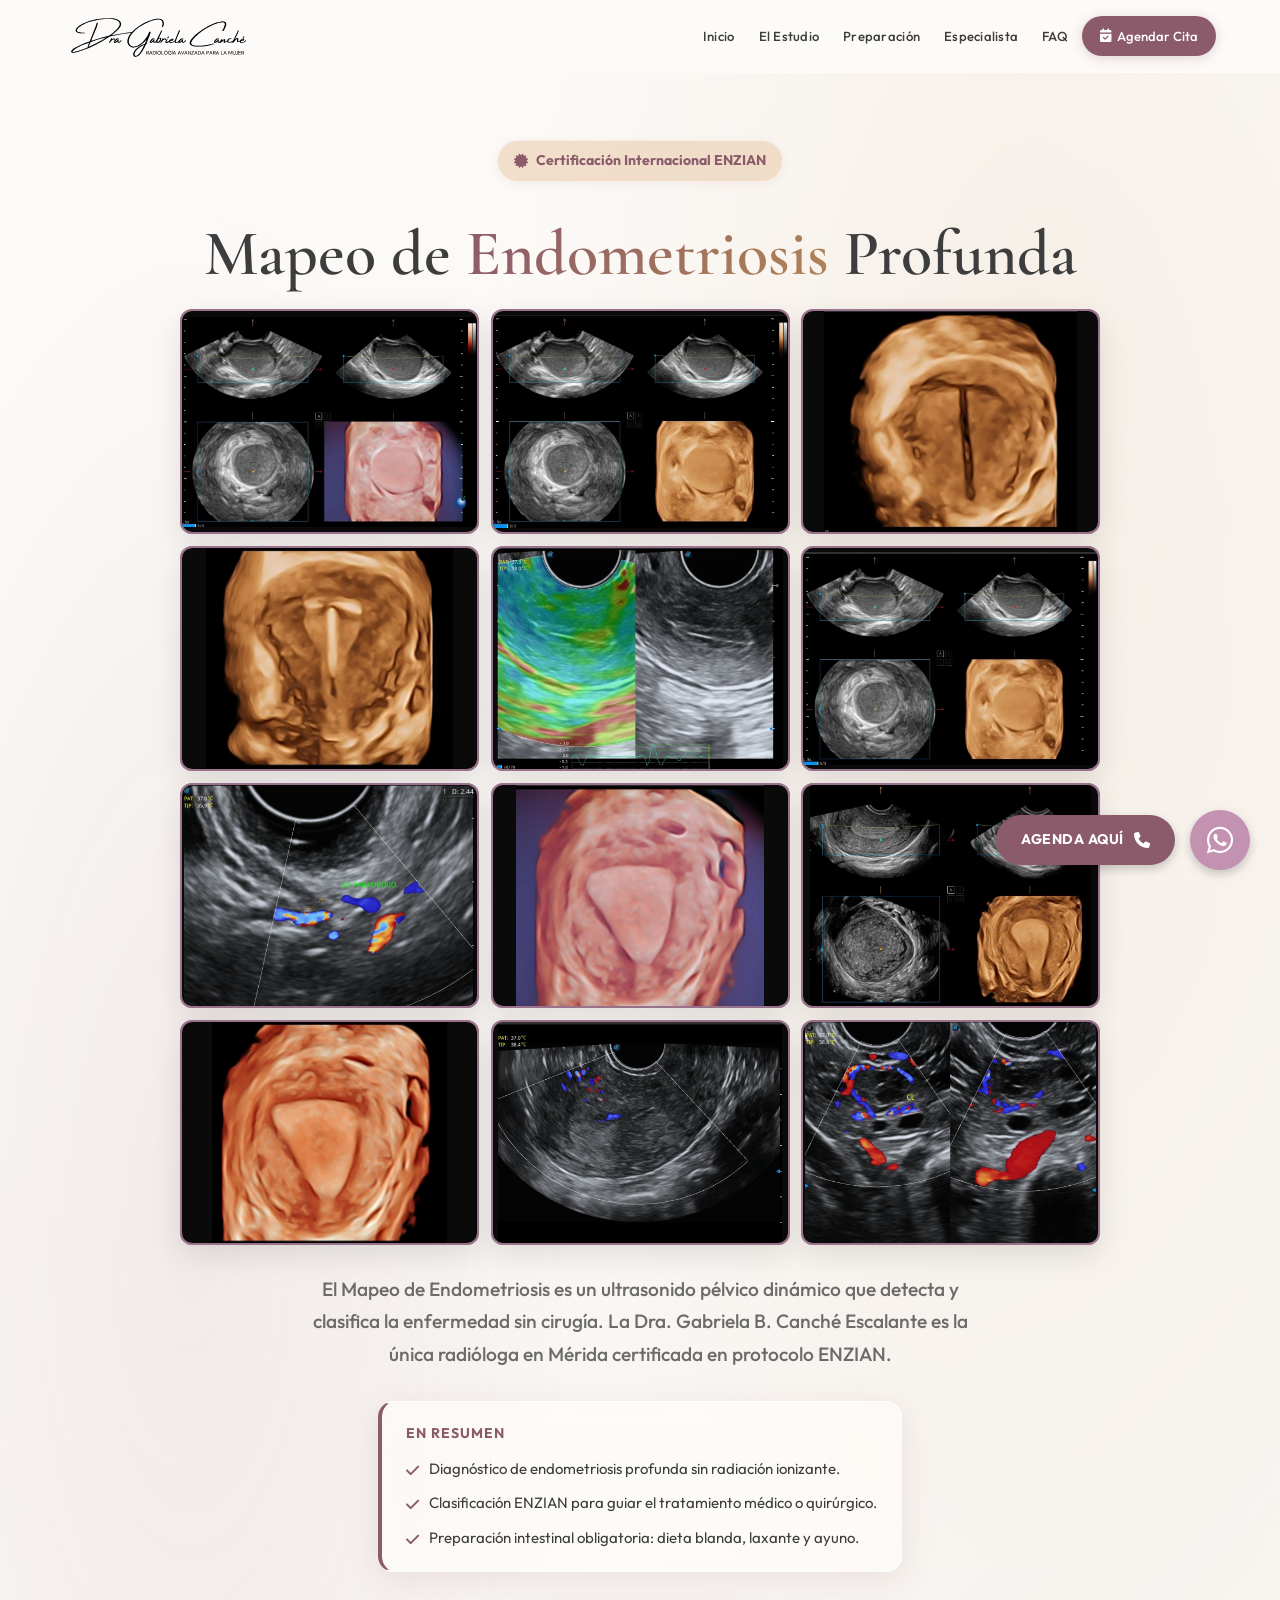
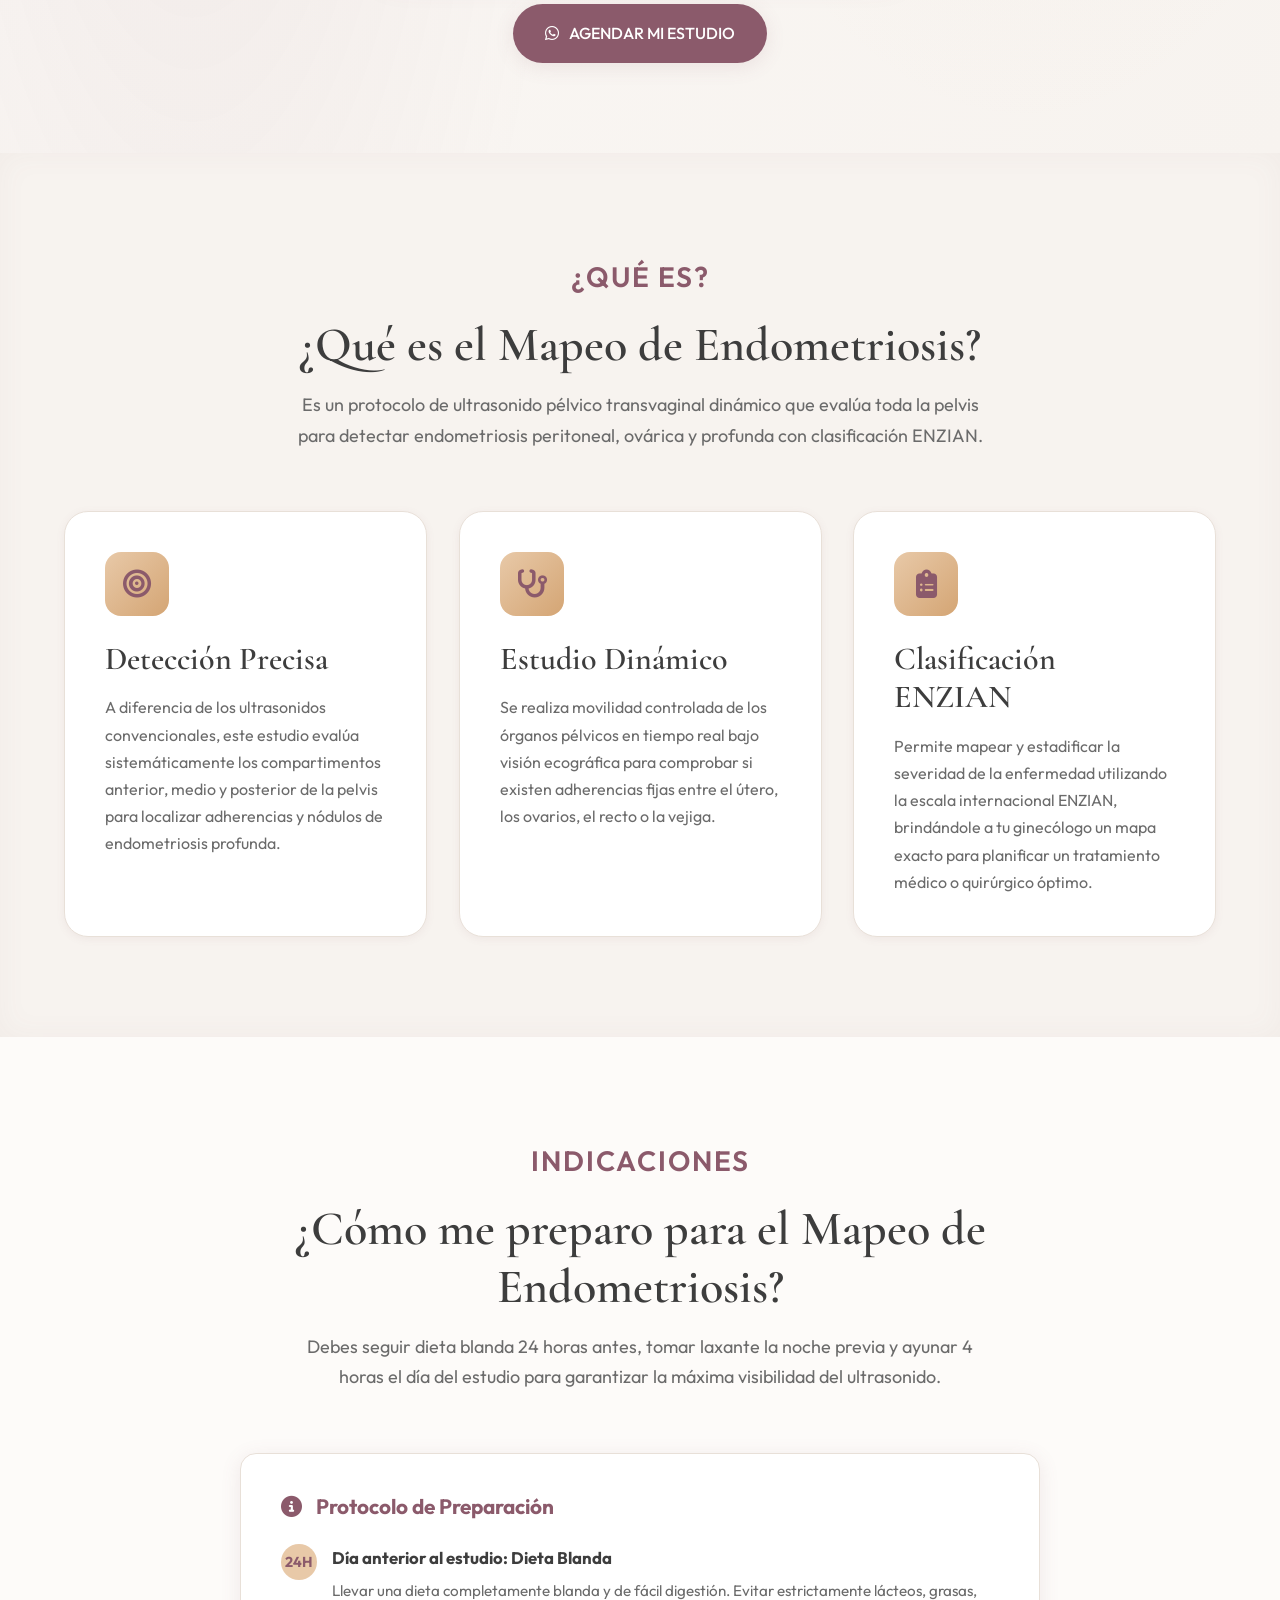
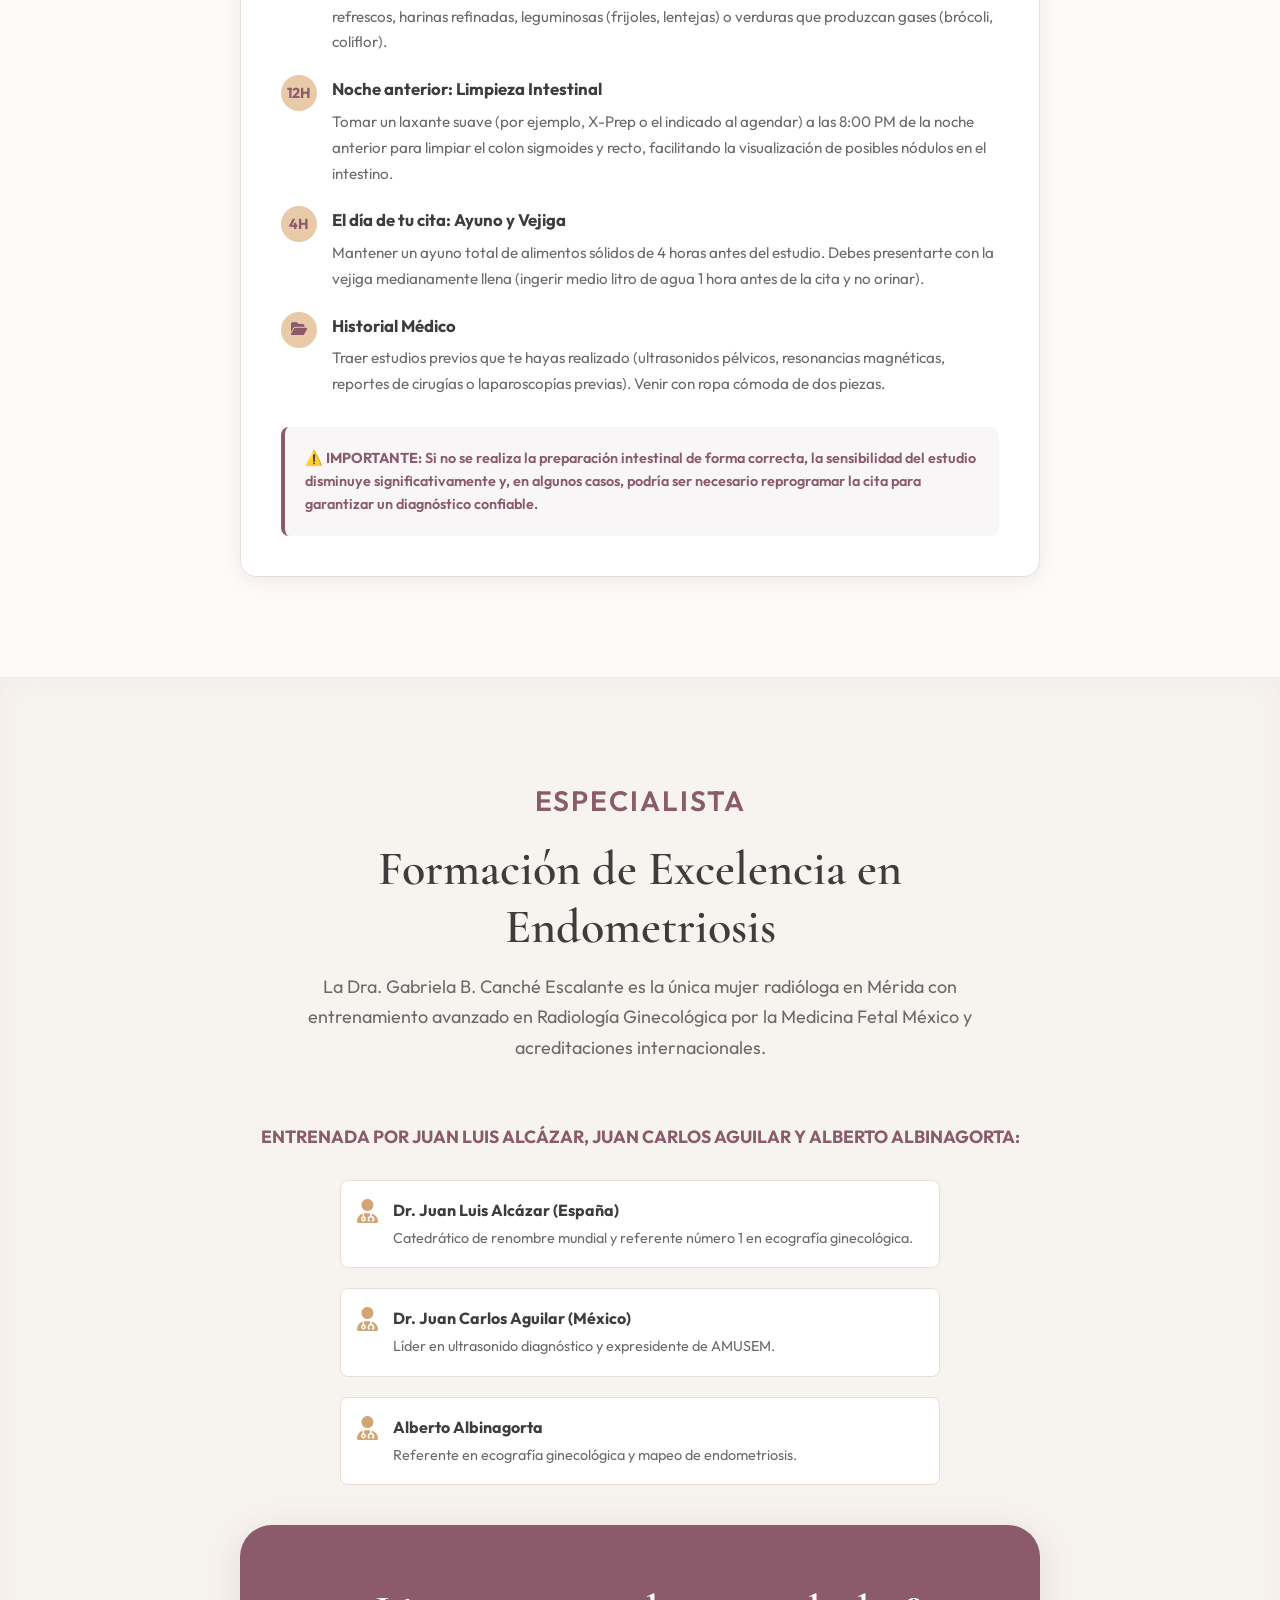
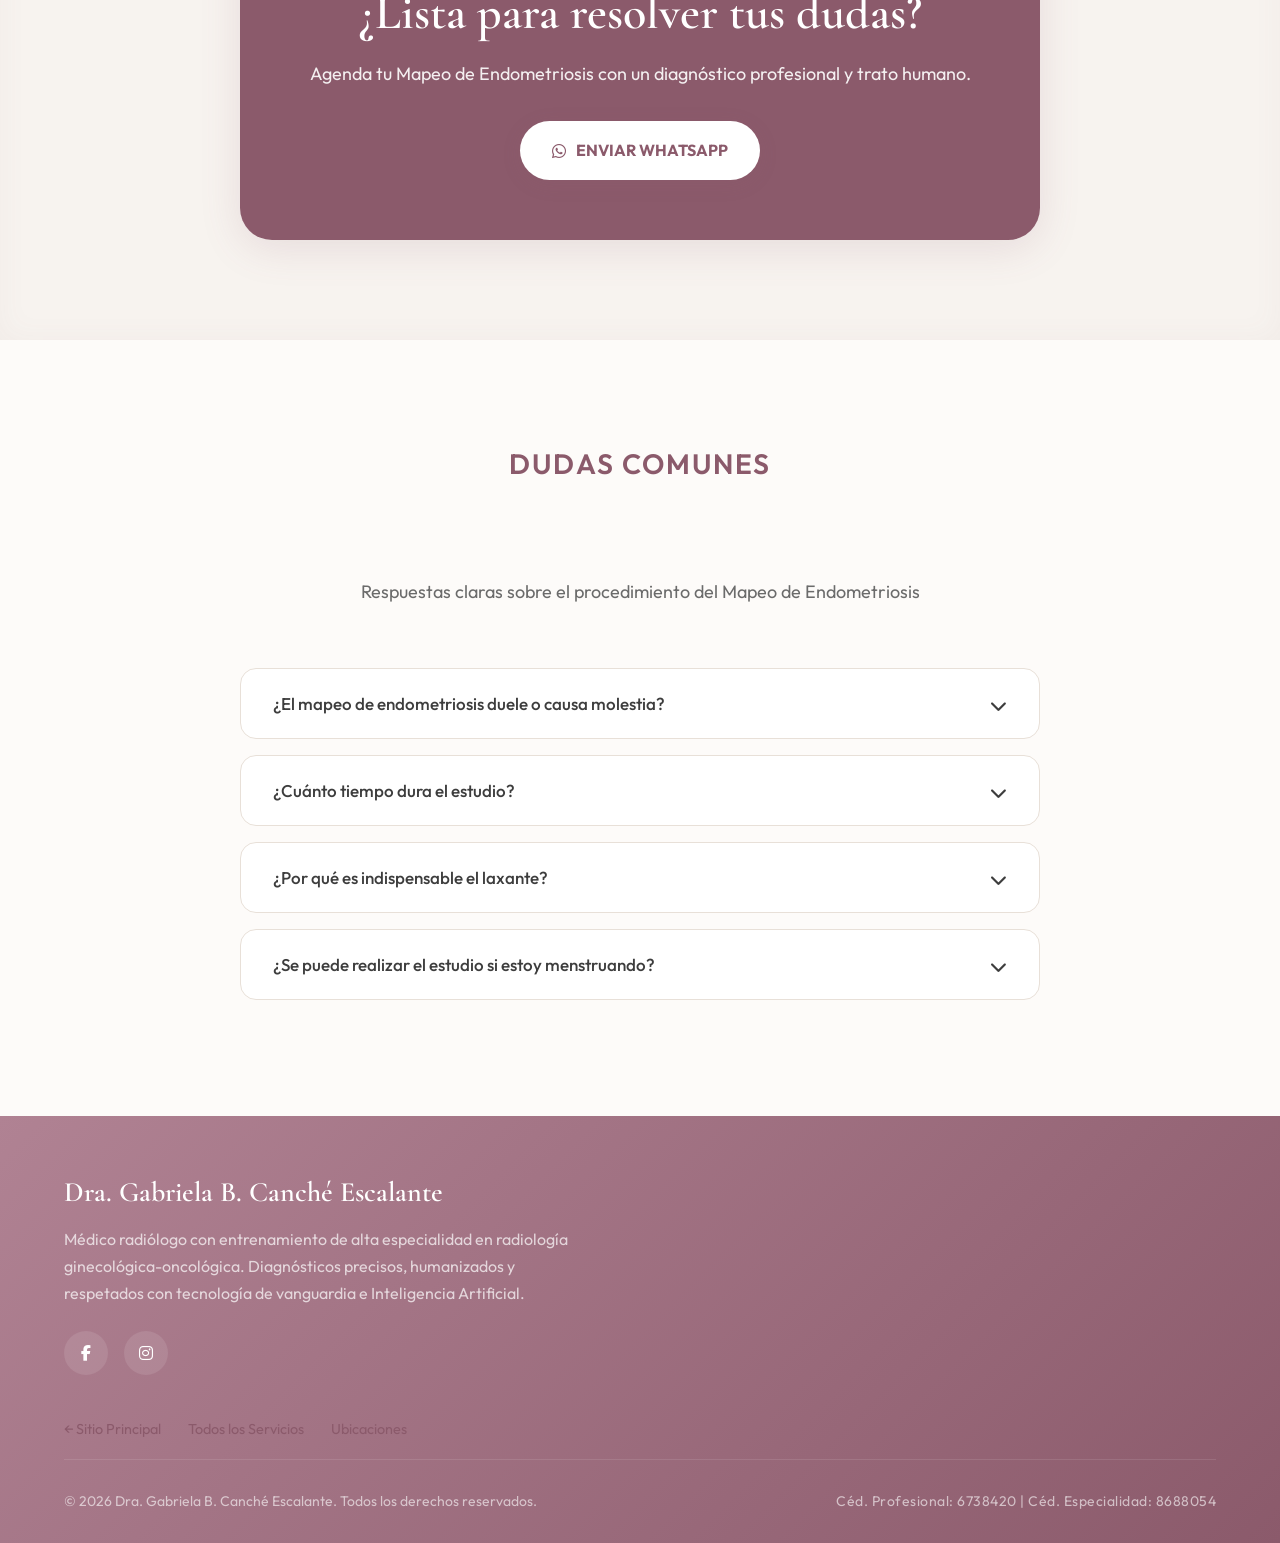
==== commit 9d41d8e9: "Corrige recorte de FAQs en pantallas estrechas. Calcula max-height dinámico según contenido y mejora" ====
--- a/cdaendometriosis/index.html
+++ b/cdaendometriosis/index.html
@@ -100,7 +100,7 @@
             "procedureType": "http://schema.org/DiagnosticProcedure",
             "followup": "Entrega de reporte escrito con clasificación ENZIAN para planificación quirúrgica o tratamiento médico.",
             "preparation": "Dieta blanda el día anterior, laxante la noche anterior, ayuno de 4 horas y vejiga semillena el día del estudio.",
-            "howPerformed": "Ultrasonido transvaginal dinámico con movilidad controlada de órganos pélvicos en tiempo real. Duración aproximada: 40-50 minutos.",
+            "howPerformed": "Ultrasonido transvaginal dinámico con movilidad controlada de órganos pélvicos en tiempo real. Duración aproximada: 60 minutos a 2 horas.",
             "provider": {
                 "@type": "Physician",
                 "name": "Dra. Gabriela B. Canché Escalante",
@@ -162,7 +162,7 @@
                 "name": "¿Cuánto tiempo dura el Mapeo de Endometriosis?",
                 "acceptedAnswer": {
                     "@type": "Answer",
-                    "text": "Debido a que es una revisión sistemática muy minuciosa de toda la cavidad pélvica, el estudio suele tomar entre 40 y 50 minutos. Se recomienda disponer de al menos 1 hora y media en total para la cita (recepción, preparación, estudio y entrega de resultados)."
+                    "text": "Debido a que es una revisión sistemática muy minuciosa de toda la cavidad pélvica, el mapeo de endometriosis dura aproximadamente entre 60 minutos y 2 horas. Se recomienda disponer de tiempo suficiente para la cita completa (recepción, preparación, estudio y entrega de resultados)."
                 }
             },
             {
@@ -207,7 +207,7 @@
     <noscript><link rel="stylesheet" href="https://cdnjs.cloudflare.com/ajax/libs/font-awesome/6.4.2/css/all.min.css"></noscript>
 
     <!-- Custom CSS -->
-    <link rel="stylesheet" href="styles.css?v=2.2">
+    <link rel="stylesheet" href="styles.css?v=8.4">
 
 </head>
 
@@ -540,7 +540,7 @@
                     </button>
                     <div class="faq-answer">
                         <div class="faq-answer-content">
-                            Debido a que es una revisión sistemática muy minuciosa de toda la cavidad pélvica, el estudio suele tomar entre 40 y 50 minutos. Te recomendamos disponer de al menos 1 hora y media en total para tu cita (recepción, preparación, estudio y entrega de resultados).
+                            Debido a que es una revisión sistemática muy minuciosa de toda la cavidad pélvica, el mapeo de endometriosis dura aproximadamente entre 60 minutos y 2 horas. Te recomendamos disponer de tiempo suficiente para la cita completa (recepción, preparación, estudio y entrega de resultados).
                         </div>
                     </div>
                 </div>
@@ -623,7 +623,7 @@
     <script src="security.js" defer></script>
 
     <!-- Custom JS -->
-    <script src="script.js?v=2.1" defer></script>
+    <script src="script.js?v=8.4" defer></script>
 </body>
 
 </html>
--- a/cdaendometriosis/styles.css
+++ b/cdaendometriosis/styles.css
@@ -1196,7 +1196,7 @@
     border: none;
     display: flex;
     justify-content: space-between;
-    align-items: center;
+    align-items: flex-start;
     gap: 12px;
     cursor: pointer;
     font-family: var(--font-body);
@@ -1205,10 +1205,13 @@
     color: var(--color-text);
     text-align: left;
     transition: var(--transition);
+    overflow-wrap: anywhere;
+    word-break: break-word;
 }
 
 .faq-question i {
     flex-shrink: 0;
+    margin-top: 4px;
     transition: var(--transition);
 }
 
@@ -1230,16 +1233,14 @@
 .faq-answer {
     max-height: 0;
     overflow: hidden;
-    transition: max-height 0.3s ease;
-}
-
-.faq-item.active .faq-answer {
-    max-height: 500px;
+    transition: max-height 0.35s ease;
 }
 
 .faq-answer-content {
     padding: 0 20px 20px;
     color: var(--color-text-light);
+    overflow-wrap: anywhere;
+    word-break: break-word;
 }
 
 @media (min-width: 768px) {
